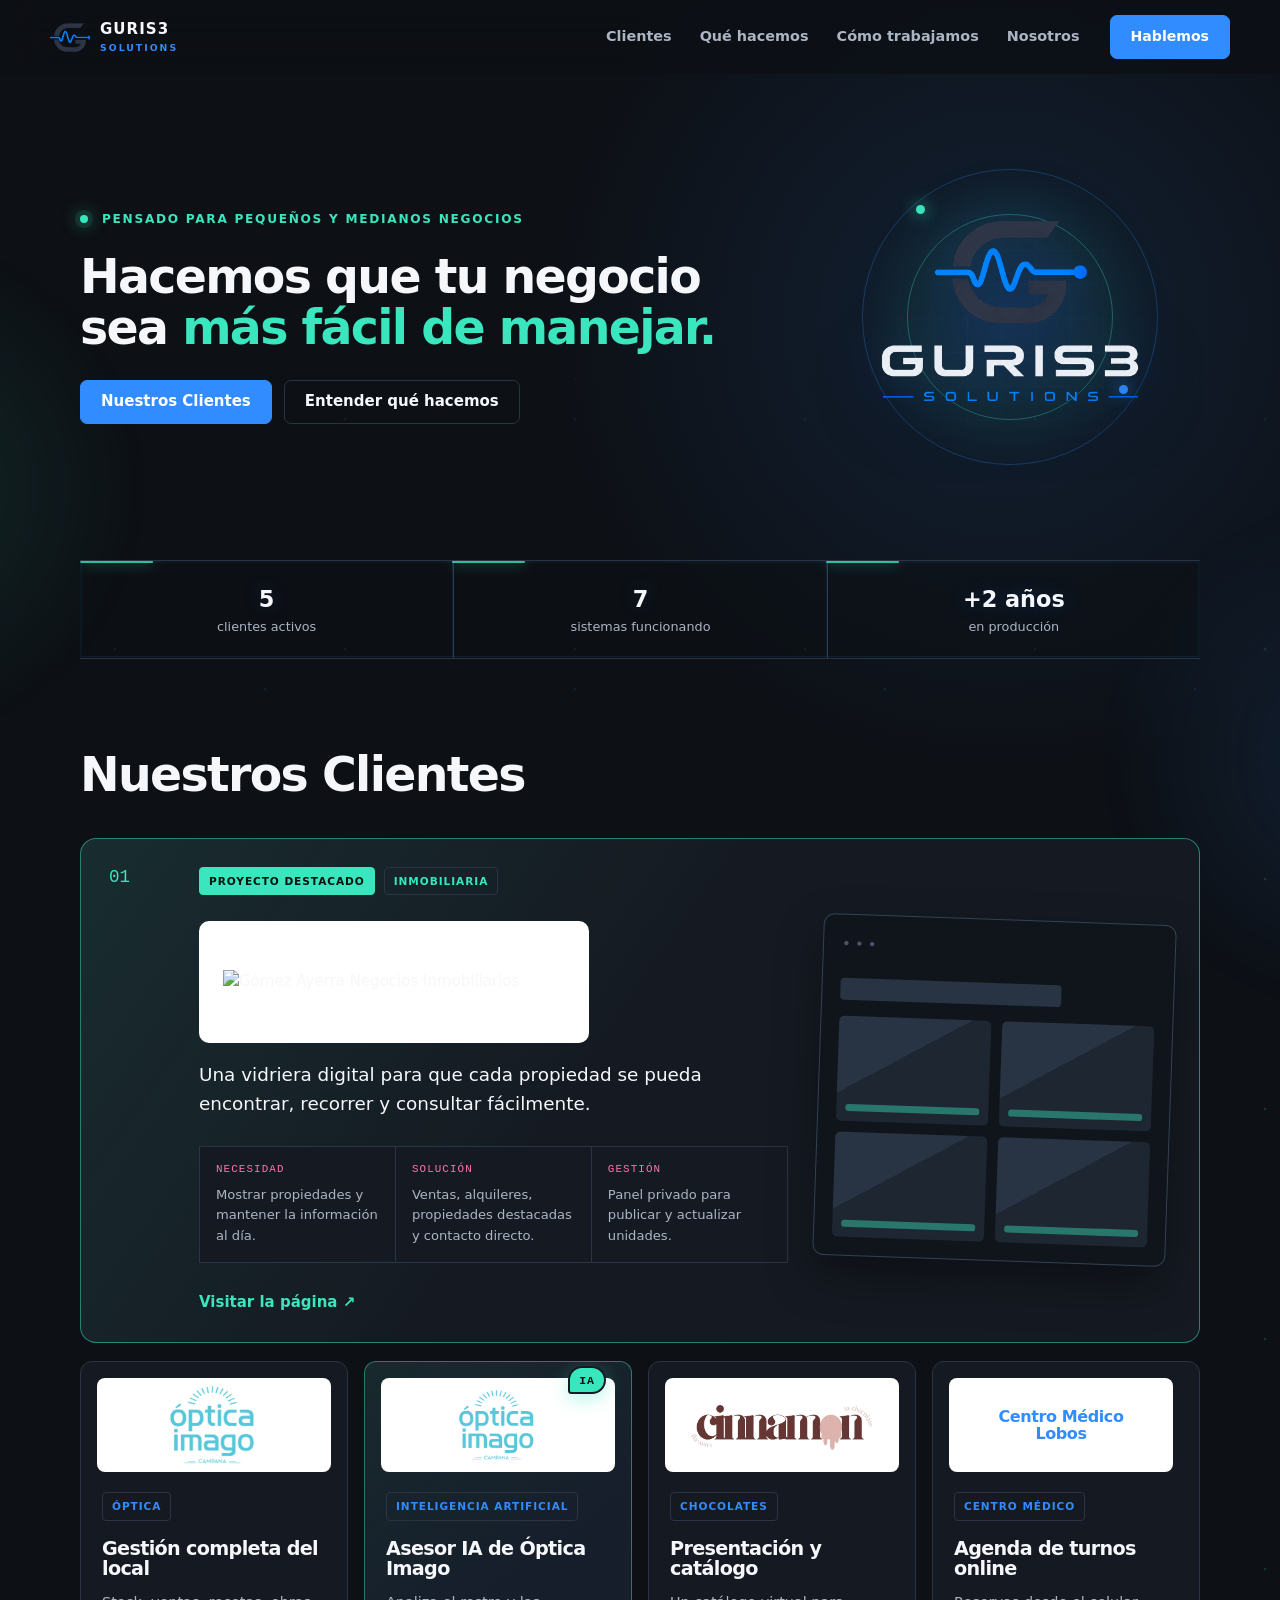
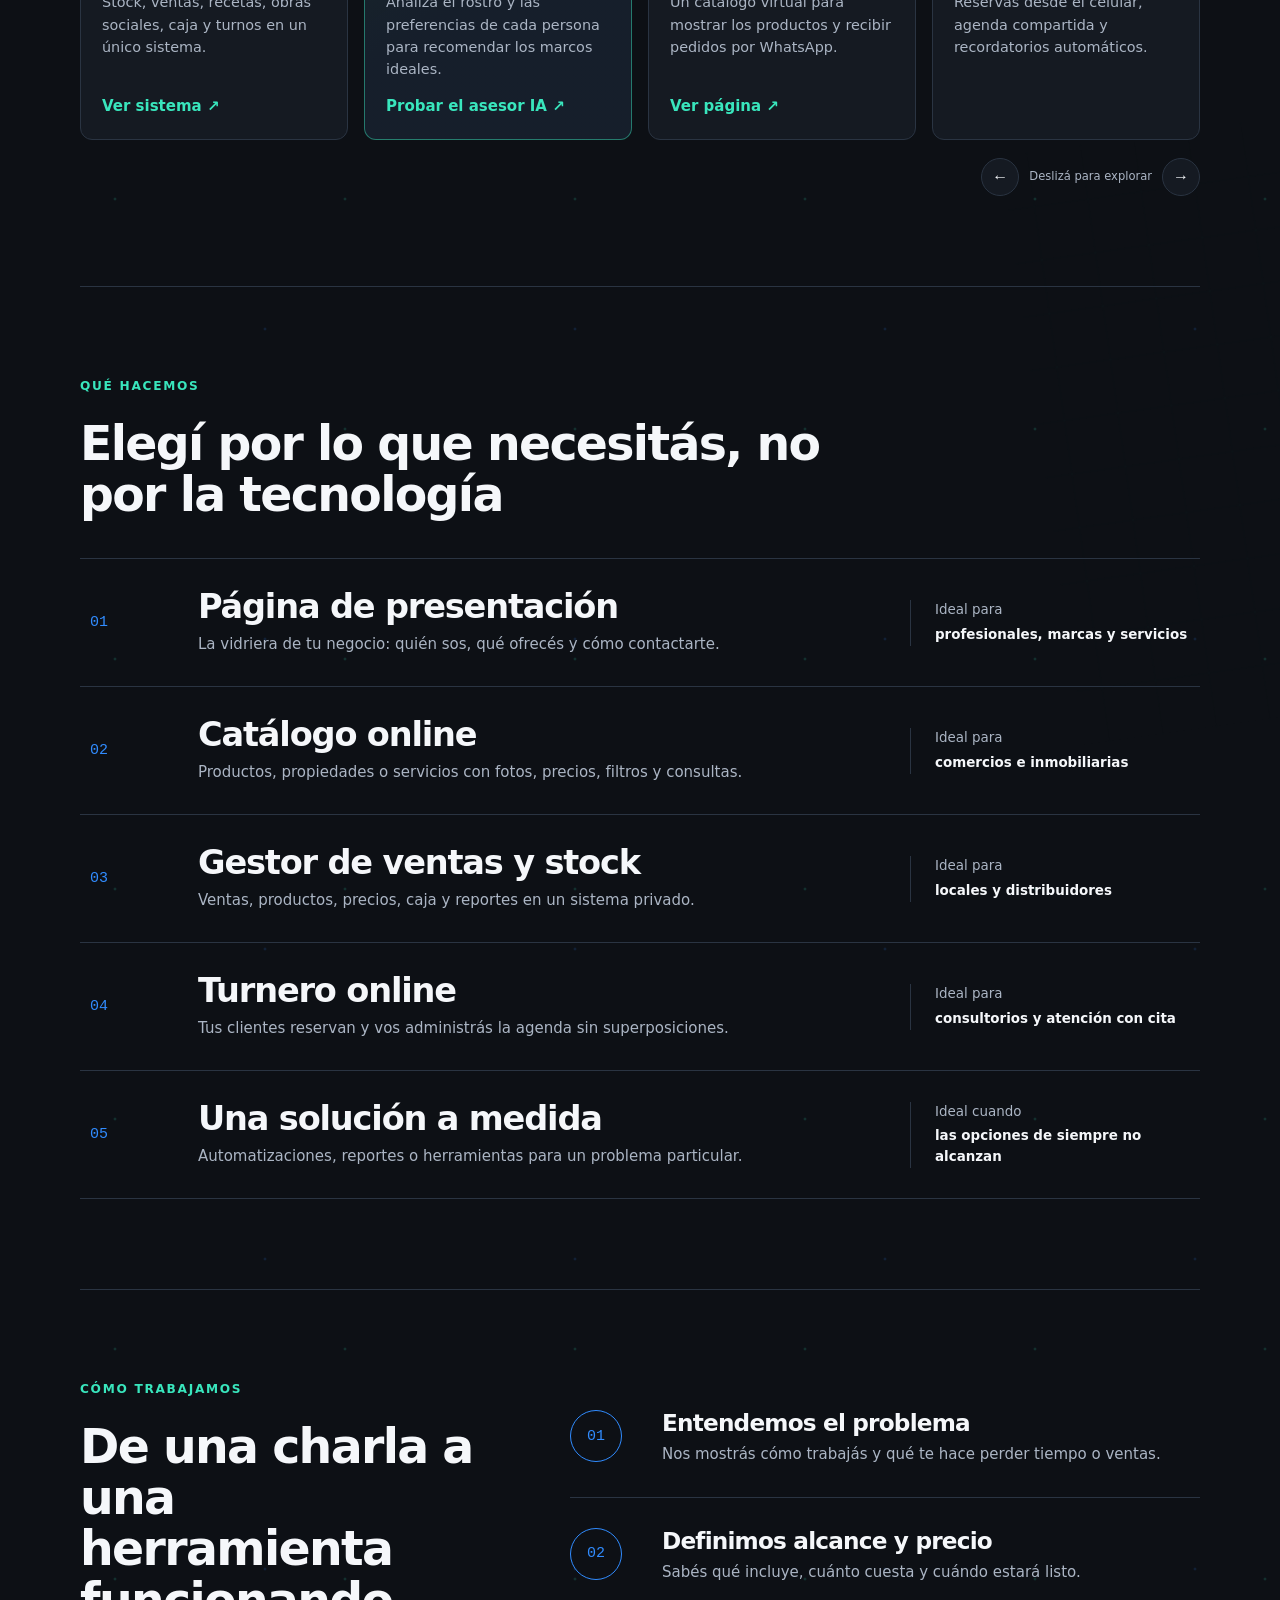
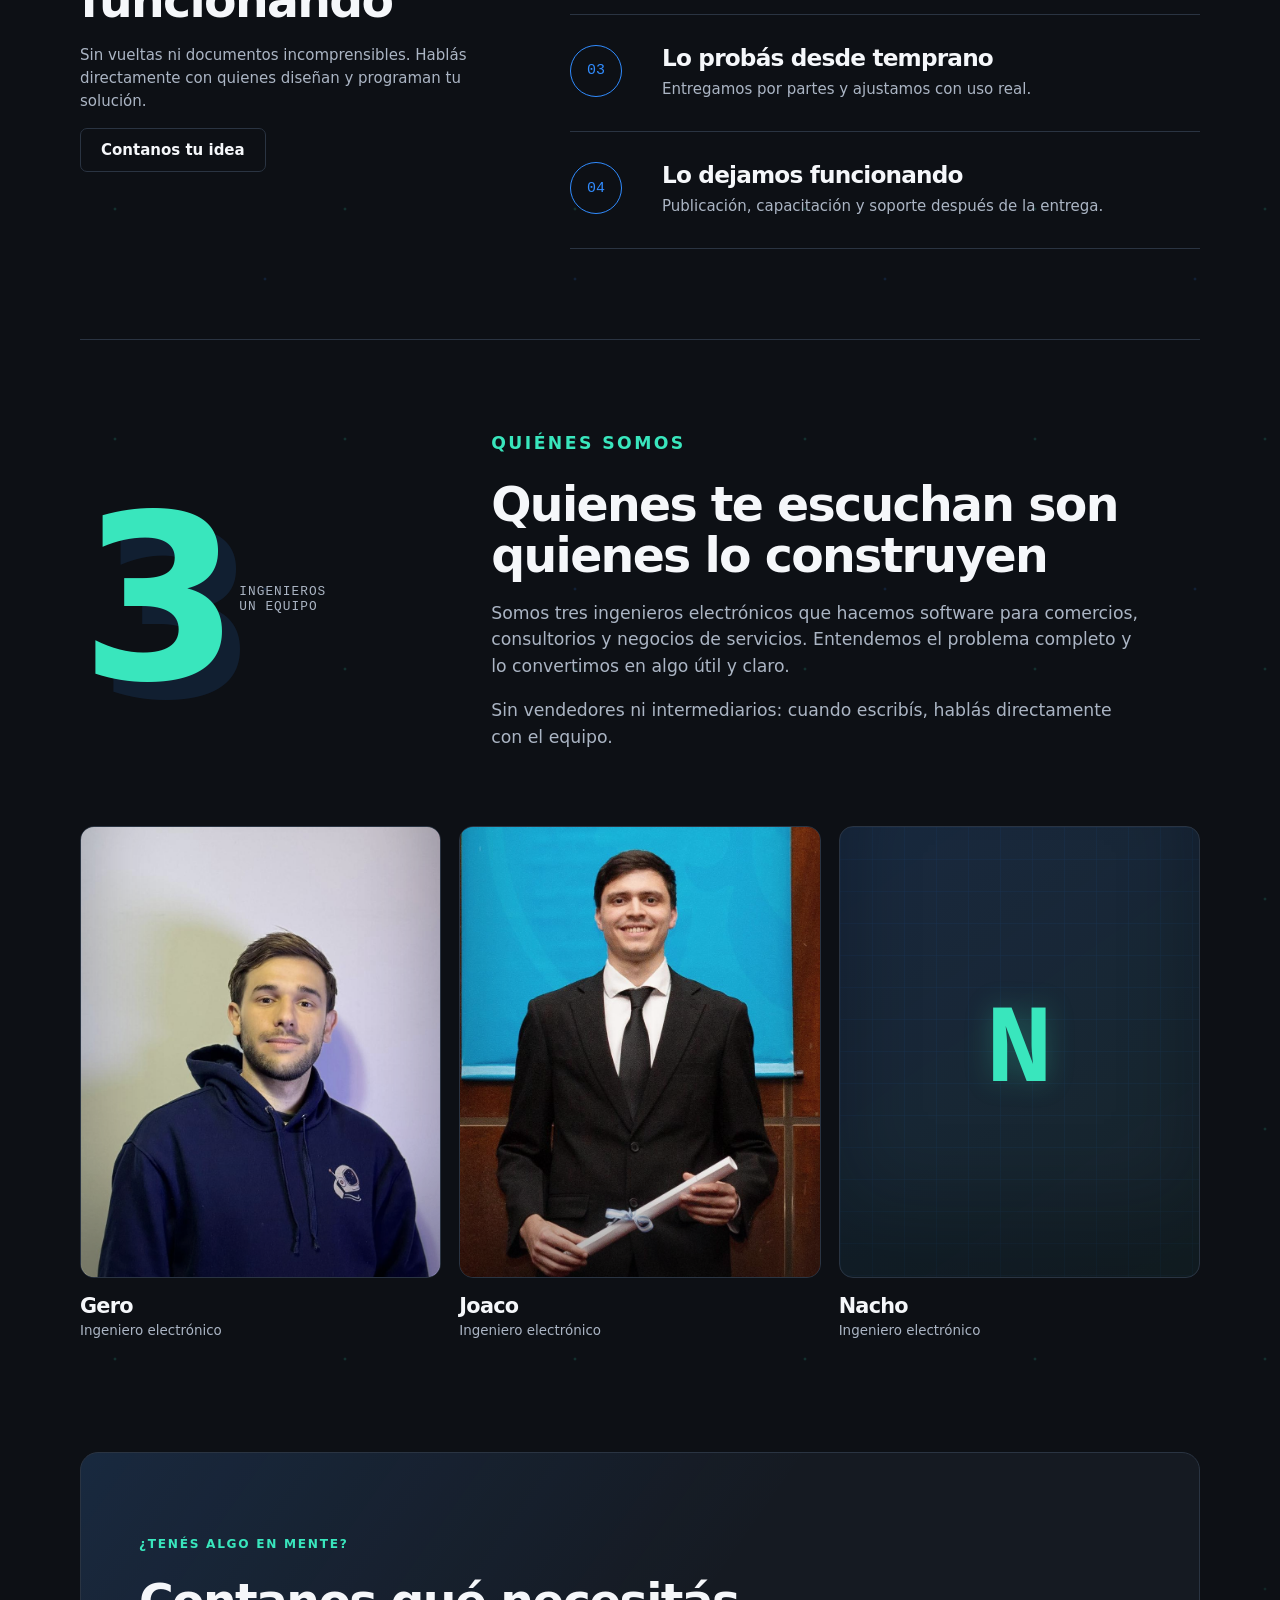
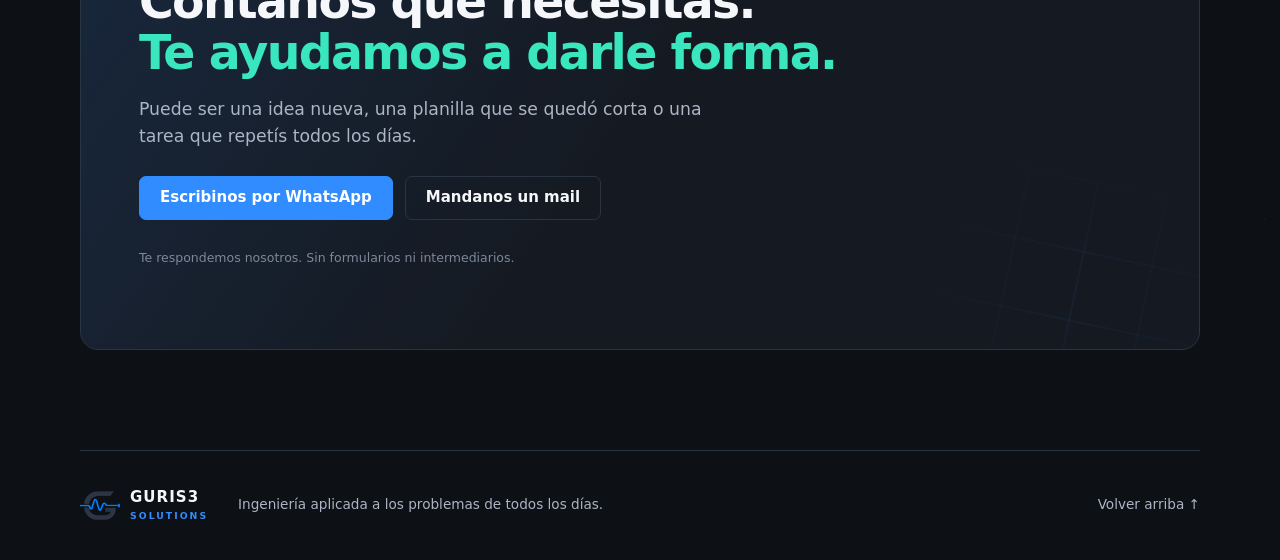
==== index.html @ b0665fc6 "improve for cellphones" ====
<!doctype html>
<html lang="es-AR">
<head>
  <meta charset="utf-8"><meta name="viewport" content="width=device-width,initial-scale=1">
  <title>GURIS3 Solutions — Herramientas digitales para tu negocio</title>
  <meta name="description" content="Creamos páginas de presentación, catálogos online, gestores de ventas y stock, turneros y herramientas digitales para negocios.">
  <link rel="icon" href="assets/logo-transparente.png"><link rel="stylesheet" href="style.css">
</head>
<body>
<header class="topbar">
  <a class="brand" href="#inicio"><span class="brand-logo"><img src="assets/logo-transparente.png" alt=""></span><span>GURIS3<small>SOLUTIONS</small></span></a>
  <button class="menu" aria-expanded="false" aria-controls="nav">Menú</button>
  <nav id="nav"><a href="#clientes">Clientes</a><a href="#soluciones">Qué hacemos</a><a href="#proceso">Cómo trabajamos</a><a href="#equipo">Nosotros</a></nav>
  <a class="btn btn-small header-cta" href="https://wa.me/5493489480503?text=Hola%2C%20quiero%20contarles%20mi%20proyecto" target="_blank" rel="noopener">Hablemos</a>
</header>

<main>
  <section class="hero wrap" id="inicio">
    <div class="hero-copy">
      <p class="eyebrow"><i></i> Pensado para pequeños y medianos negocios</p>
      <h2>Hacemos que tu negocio sea <em>más fácil de manejar.</em></h2>
      <div class="actions"><a class="btn" href="#clientes">Nuestros Clientes</a><a class="btn btn-ghost" href="#soluciones">Entender qué hacemos</a></div>
    </div>
    <div class="hero-logo" aria-hidden="true">
      <div class="logo-grid"></div>
      <div class="logo-pulse"></div>
      <div class="logo-orbit"></div>
      <img src="assets/logo-transparente.png" alt="">
    </div>
  </section>

  <div class="metrics wrap">
    <svg class="metrics-circuit" viewBox="0 0 1000 92" preserveAspectRatio="none" aria-hidden="true">
      <path class="circuit-track" pathLength="1" d="M1 1H333V91H1ZM333 1H667V91H333ZM667 1H999V91H667Z"/>
      <path class="circuit-signal" pathLength="1" d="M1 1H333V91H1ZM333 1H667V91H333ZM667 1H999V91H667Z"/>
    </svg>
    <p><strong>5</strong> clientes activos</p><p><strong>7</strong> sistemas funcionando</p><p><strong>+2 años</strong> en producción</p>
  </div>

  <section class="wrap section" id="clientes">
    <header class="section-head"><div><h2>Nuestros Clientes</h2></div></header>
    <article class="featured">
      <span class="index">01</span>
      <div class="case-copy">
        <div class="labels"><span>Proyecto destacado</span><span>Inmobiliaria</span></div>
        <div class="gomez-logo"><img src="https://web-production-b0902.up.railway.app/img/logo.svg" alt="Gómez Ayerra Negocios Inmobiliarios"></div>
        <h3 class="sr-only">Gómez Ayerra</h3><p class="case-lead">Una vidriera digital para que cada propiedad se pueda encontrar, recorrer y consultar fácilmente.</p>
        <div class="journey"><div><small>NECESIDAD</small><p>Mostrar propiedades y mantener la información al día.</p></div><div><small>SOLUCIÓN</small><p>Ventas, alquileres, propiedades destacadas y contacto directo.</p></div><div><small>GESTIÓN</small><p>Panel privado para publicar y actualizar unidades.</p></div></div>
        <a class="text-link" href="https://web-production-b0902.up.railway.app/" target="_blank" rel="noopener">Visitar la página ↗</a>
      </div>
      <div class="mockup" aria-hidden="true"><div class="dots">•••</div><i></i><div><span></span><span></span><span></span><span></span></div></div>
    </article>
    <div class="client-carousel">
    <div class="client-grid" id="client-carousel">
      <article class="client"><div class="client-logo"><img src="assets/clientes/optica-imago.png" alt="Óptica Imago"></div><span class="tag">Óptica</span><h3>Gestión completa del local</h3><p>Stock, ventas, recetas, obras sociales, caja y turnos en un único sistema.</p><a class="text-link" href="https://buholens.site/" target="_blank" rel="noopener">Ver sistema ↗</a></article>
      <article class="client client-ai"><div class="client-logo ai-logo"><span class="ai-bubble">IA</span><img src="assets/clientes/optica-imago.png" alt="Óptica Imago"></div><span class="tag">Inteligencia artificial</span><h3>Asesor IA de Óptica Imago</h3><p>Analiza el rostro y las preferencias de cada persona para recomendar los marcos ideales.</p><a class="text-link" href="https://ia.imagocampana.store/" target="_blank" rel="noopener">Probar el asesor IA ↗</a></article>
      <article class="client client-cinnamon"><div class="client-logo"><img src="assets/clientes/cinnamon.jpg" alt="Cinnamon Chocolates"></div><span class="tag">Chocolates</span><h3>Presentación y catálogo</h3><p>Un catálogo virtual para mostrar los productos y recibir pedidos por WhatsApp.</p><a class="text-link" href="https://geroferrari.github.io/cinnamon/" target="_blank" rel="noopener">Ver página ↗</a> </article>
      <article class="client"><div class="client-logo centro-med-logo" aria-label="Centro Médico Lobos"><span>Centro Médico<br>Lobos</span></div><span class="tag">Centro Médico</span><h3>Agenda de turnos online</h3><p>Reservas desde el celular, agenda compartida y recordatorios automáticos.</p></article>
      <article class="client"><div class="client-logo almacenero-logo" aria-label="Almacenero"><span class="almacenero-icon" aria-hidden="true">a<i>✳</i></span><strong>almacenero<span>.</span></strong></div><span class="tag">Gestión de comercio</span><h3>Gestión de stock y ventas</h3><p>Carga de productos, ventas, impresión de tickets y facturas, etc.</p></article>
    </div>
    <div class="carousel-controls"><button class="carousel-button carousel-prev" type="button" aria-label="Ver clientes anteriores" aria-controls="client-carousel">←</button><span>Deslizá para explorar</span><button class="carousel-button carousel-next" type="button" aria-label="Ver más clientes" aria-controls="client-carousel">→</button></div>
    </div>
  </section>

  <section class="wrap section" id="soluciones">
    <header class="section-head"><div><p class="eyebrow">Qué hacemos</p><h2>Elegí por lo que necesitás, no por la tecnología</h2></div></header>
    <div class="solution-list">
      <article><span>01</span><div><h3>Página de presentación</h3><p>La vidriera de tu negocio: quién sos, qué ofrecés y cómo contactarte.</p></div><p class="ideal">Ideal para <strong>profesionales, marcas y servicios</strong></p></article>
      <article><span>02</span><div><h3>Catálogo online</h3><p>Productos, propiedades o servicios con fotos, precios, filtros y consultas.</p></div><p class="ideal">Ideal para <strong>comercios e inmobiliarias</strong></p></article>
      <article><span>03</span><div><h3>Gestor de ventas y stock</h3><p>Ventas, productos, precios, caja y reportes en un sistema privado.</p></div><p class="ideal">Ideal para <strong>locales y distribuidores</strong></p></article>
      <article><span>04</span><div><h3>Turnero online</h3><p>Tus clientes reservan y vos administrás la agenda sin superposiciones.</p></div><p class="ideal">Ideal para <strong>consultorios y atención con cita</strong></p></article>
      <article><span>05</span><div><h3>Una solución a medida</h3><p>Automatizaciones, reportes o herramientas para un problema particular.</p></div><p class="ideal">Ideal cuando <strong>las opciones de siempre no alcanzan</strong></p></article>
    </div>
  </section>

  <section class="wrap section process" id="proceso">
    <div class="process-copy"><p class="eyebrow">Cómo trabajamos</p><h2>De una charla a una herramienta funcionando</h2><p>Sin vueltas ni documentos incomprensibles. Hablás directamente con quienes diseñan y programan tu solución.</p><a class="btn btn-ghost" href="#contacto">Contanos tu idea</a></div>
    <ol class="steps"><li><span>01</span><div><h3>Entendemos el problema</h3><p>Nos mostrás cómo trabajás y qué te hace perder tiempo o ventas.</p></div></li><li><span>02</span><div><h3>Definimos alcance y precio</h3><p>Sabés qué incluye, cuánto cuesta y cuándo estará listo.</p></div></li><li><span>03</span><div><h3>Lo probás desde temprano</h3><p>Entregamos por partes y ajustamos con uso real.</p></div></li><li><span>04</span><div><h3>Lo dejamos funcionando</h3><p>Publicación, capacitación y soporte después de la entrega.</p></div></li></ol>
  </section>

  <section class="wrap section team" id="equipo">
    <div class="team-heading">
      <div class="team-mark"><b>3</b><span>ingenieros<br>un equipo</span></div>
      <div class="team-copy"><p class="eyebrow">Quiénes somos</p><h2>Quienes te escuchan son quienes lo construyen</h2><p>Somos tres ingenieros electrónicos que hacemos software para comercios, consultorios y negocios de servicios. Entendemos el problema completo y lo convertimos en algo útil y claro.</p><p>Sin vendedores ni intermediarios: cuando escribís, hablás directamente con el equipo.</p></div>
    </div>
    <div class="team-people">
      <article class="person"><div class="person-photo"><img src="assets/gero.jpeg" alt="Gero, integrante de GURIS3 Solutions"></div><h3>Gero</h3><p>Ingeniero electrónico</p></article>
      <article class="person"><div class="person-photo"><img src="assets/joaco.jpeg" alt="Joaco, integrante de GURIS3 Solutions"></div><h3>Joaco</h3><p>Ingeniero electrónico</p></article>
      <article class="person person-pending"><div class="person-photo" aria-label="Foto de Nacho pendiente"><span>N</span></div><h3>Nacho</h3><p>Ingeniero electrónico</p></article>
    </div>
  </section>

  <section class="wrap contact" id="contacto"><p class="eyebrow">¿Tenés algo en mente?</p><h2>Contanos qué necesitás.<br><em>Te ayudamos a darle forma.</em></h2><p>Puede ser una idea nueva, una planilla que se quedó corta o una tarea que repetís todos los días.</p><div class="actions"><a class="btn" href="https://wa.me/5493489480503?text=Hola%2C%20quiero%20contarles%20mi%20proyecto" target="_blank" rel="noopener">Escribinos por WhatsApp</a><a class="btn btn-ghost" href="mailto:gerooferrari@gmail.com?subject=Quiero%20contarles%20mi%20proyecto">Mandanos un mail</a></div><small>Te respondemos nosotros. Sin formularios ni intermediarios.</small></section>
</main>

<footer class="wrap"><a class="brand" href="#inicio"><span class="brand-logo"><img src="assets/logo-transparente.png" alt=""></span><span>GURIS3<small>SOLUTIONS</small></span></a><p>Ingeniería aplicada a los problemas de todos los días.</p><a href="#inicio">Volver arriba ↑</a></footer>
<script>
const bar=document.querySelector('.topbar'),menu=document.querySelector('.menu'),nav=document.querySelector('nav');
menu.addEventListener('click',()=>{let open=menu.getAttribute('aria-expanded')==='true';menu.setAttribute('aria-expanded',!open);nav.classList.toggle('open',!open)});
nav.querySelectorAll('a').forEach(a=>a.addEventListener('click',()=>{menu.setAttribute('aria-expanded','false');nav.classList.remove('open')}));
addEventListener('scroll',()=>bar.classList.toggle('scrolled',scrollY>20),{passive:true});
const observer=new IntersectionObserver(es=>es.forEach(e=>{if(e.isIntersecting)e.target.classList.add('visible')}),{threshold:.12});
document.querySelectorAll('.client,.solution-list article,.steps li,.section-head,.featured,.team-heading,.person,.contact>*').forEach((el,index)=>{el.classList.add('reveal');el.style.setProperty('--reveal-delay',`${(index%4)*70}ms`);observer.observe(el)});
const carousel=document.querySelector('#client-carousel'),prev=document.querySelector('.carousel-prev'),next=document.querySelector('.carousel-next'),reduceMotion=matchMedia('(prefers-reduced-motion: reduce)'),mobileClients=matchMedia('(max-width: 560px)');
let carouselTimer;
const carouselStep=()=>{const card=carousel.querySelector('.client');return card.getBoundingClientRect().width+16};
const moveCarousel=direction=>{const atEnd=carousel.scrollLeft+carousel.clientWidth>=carousel.scrollWidth-8;if(direction>0&&atEnd)carousel.scrollTo({left:0,behavior:'smooth'});else if(direction<0&&carousel.scrollLeft<=8)carousel.scrollTo({left:carousel.scrollWidth,behavior:'smooth'});else carousel.scrollBy({left:direction*carouselStep(),behavior:'smooth'})};
const stopCarousel=()=>clearInterval(carouselTimer),startCarousel=()=>{stopCarousel();if(!reduceMotion.matches&&!mobileClients.matches)carouselTimer=setInterval(()=>moveCarousel(1),4200)};
prev.addEventListener('click',()=>{moveCarousel(-1);startCarousel()});next.addEventListener('click',()=>{moveCarousel(1);startCarousel()});
const clientCards=[...carousel.querySelectorAll('.client')];
const syncMobileClients=()=>{clientCards.forEach(card=>{if(mobileClients.matches){card.tabIndex=0;card.setAttribute('role','button');card.setAttribute('aria-expanded',card.classList.contains('mobile-open'))}else{card.removeAttribute('tabindex');card.removeAttribute('role');card.removeAttribute('aria-expanded');card.classList.remove('mobile-open')}});startCarousel()};
const toggleClient=card=>{if(!mobileClients.matches)return;const open=!card.classList.contains('mobile-open');clientCards.forEach(item=>{item.classList.remove('mobile-open');item.setAttribute('aria-expanded','false')});if(open){card.classList.add('mobile-open');card.setAttribute('aria-expanded','true');setTimeout(()=>card.scrollIntoView({behavior:'smooth',block:'nearest'}),80)}};
clientCards.forEach(card=>{card.addEventListener('click',event=>{if(!event.target.closest('a'))toggleClient(card)});card.addEventListener('keydown',event=>{if(event.key==='Enter'||event.key===' '){event.preventDefault();toggleClient(card)}})});
carousel.addEventListener('mouseenter',stopCarousel);carousel.addEventListener('mouseleave',startCarousel);carousel.addEventListener('focusin',stopCarousel);carousel.addEventListener('focusout',startCarousel);carousel.addEventListener('pointerdown',stopCarousel,{passive:true});carousel.addEventListener('pointerup',startCarousel,{passive:true});reduceMotion.addEventListener('change',startCarousel);mobileClients.addEventListener('change',syncMobileClients);document.addEventListener('visibilitychange',()=>document.hidden?stopCarousel():startCarousel());syncMobileClients();
</script>
</body></html>
---- style.css ----
:root{--bg:#0d1015;--surface:#151a22;--surface2:#1b222c;--ink:#f5f7fa;--muted:#abb5c4;--line:#2a3442;--blue:#318cff;--mint:#39e6bd;--pink:#ff72ae;--max:1180px}*{box-sizing:border-box}html{scroll-behavior:smooth;scroll-padding-top:88px}body{margin:0;color:var(--ink);background:radial-gradient(circle at 78% 6%,rgba(49,140,255,.13),transparent 29rem),var(--bg);font-family:Inter,system-ui,-apple-system,"Segoe UI",sans-serif;line-height:1.55;-webkit-font-smoothing:antialiased}a{color:inherit}img{display:block;max-width:100%}h1,h2,h3,p{margin-top:0}h1,h2,h3{line-height:1.08;letter-spacing:-.035em}h1{max-width:850px;margin-bottom:24px;font-size:clamp(3.2rem,7.4vw,6.8rem)}h2{margin-bottom:20px;font-size:clamp(2.2rem,4.6vw,4rem)}h3{font-size:1.35rem}p{color:var(--muted)}em{color:var(--mint);font-style:normal}.wrap{width:min(var(--max),calc(100% - 48px));margin-inline:auto}
.topbar{position:sticky;top:0;z-index:50;display:flex;align-items:center;gap:30px;height:74px;padding-inline:max(24px,calc((100vw - var(--max))/2));border-bottom:1px solid transparent;background:rgba(13,16,21,.74);backdrop-filter:blur(18px);transition:.2s}.topbar.scrolled{border-color:var(--line);background:rgba(13,16,21,.94)}.brand{display:flex;align-items:center;gap:10px;flex-shrink:0;color:var(--ink);font-weight:850;letter-spacing:.07em;text-decoration:none}.brand img{width:40px;height:40px;object-fit:contain}.brand small{display:block;color:var(--blue);font-size:.58rem;font-weight:650;letter-spacing:.22em}nav{display:flex;justify-content:center;gap:28px;margin-left:auto}nav a{color:var(--muted);font-size:.9rem;font-weight:650;text-decoration:none;transition:color .2s}nav a:hover{color:var(--mint)}.menu{display:none}
.section{padding-block:120px}.hero{position:relative;display:grid;grid-template-columns:1.42fr .78fr;align-items:end;gap:62px;min-height:calc(100vh - 74px);padding-block:80px}.eyebrow{margin-bottom:22px;color:var(--mint);font-size:.76rem;font-weight:800;letter-spacing:.14em;text-transform:uppercase}.eyebrow i{display:inline-block;width:8px;height:8px;margin-right:8px;border-radius:50%;background:var(--mint);box-shadow:0 0 0 5px rgba(57,230,189,.1),0 0 18px var(--mint);animation:pulse 2.4s infinite}@keyframes pulse{50%{box-shadow:0 0 0 9px transparent,0 0 25px var(--mint)}}.lead{max-width:710px;margin-bottom:14px;color:var(--ink);font-size:clamp(1.18rem,2vw,1.5rem)}.hero-copy>p:last-of-type{max-width:650px}.actions{display:flex;flex-wrap:wrap;gap:12px;margin-top:32px}.btn{display:inline-flex;align-items:center;justify-content:center;min-height:48px;padding:0 24px;border:1px solid var(--blue);border-radius:7px;background:var(--blue);color:#fff;font-weight:750;text-decoration:none;transition:transform .2s,box-shadow .2s}.btn:hover{transform:translateY(-2px);box-shadow:0 12px 32px rgba(49,140,255,.25)}.btn-ghost{border-color:var(--line);background:transparent;color:var(--ink)}.btn-ghost:hover{border-color:var(--mint);box-shadow:none}.btn-small{min-height:40px;padding-inline:18px;font-size:.88rem}
.diagnostic{position:relative;padding:24px;border:1px solid var(--line);border-radius:14px;background:linear-gradient(145deg,rgba(49,140,255,.09),transparent 45%),var(--surface);box-shadow:0 30px 80px rgba(0,0,0,.35)}.diagnostic:before{content:"";position:absolute;top:-5px;left:22px;width:62px;height:9px;border-radius:5px;background:var(--mint);box-shadow:0 0 22px rgba(57,230,189,.6)}.diagnostic header{display:flex;justify-content:space-between;gap:12px;margin-bottom:28px;color:#768296;font: .66rem ui-monospace,monospace;letter-spacing:.1em}.diagnostic header b{color:var(--mint)}.before-after{display:grid;grid-template-columns:1fr auto 1fr;align-items:center;gap:10px}.before-after div{min-height:142px;padding:18px;border:1px solid var(--line);border-radius:9px;background:rgba(255,255,255,.025)}.before-after small,.journey small{display:block;margin-bottom:10px;color:var(--pink);font: .68rem ui-monospace,monospace;letter-spacing:.1em}.before-after strong{font-size:1rem;line-height:1.35}.before-after>i{color:var(--mint);font-size:1.4rem;font-style:normal}.diagnostic ol{display:grid;gap:9px;margin:22px 0 0;padding:0;counter-reset:item;list-style:none}.diagnostic li{color:var(--muted);font-size:.78rem}.diagnostic li:before{counter-increment:item;content:"0" counter(item);margin-right:9px;color:var(--blue);font-family:ui-monospace,monospace}
.hero-logo{position:relative;display:grid;place-items:center;align-self:center;min-height:390px}.hero-logo:before{content:"";position:absolute;width:82%;aspect-ratio:1;border-radius:50%;background:radial-gradient(circle,rgba(49,140,255,.18),rgba(57,230,189,.07) 42%,transparent 70%);filter:blur(8px)}.hero-logo img{position:relative;z-index:2;width:min(100%,360px);filter:drop-shadow(0 18px 38px rgba(0,0,0,.45)) drop-shadow(0 0 24px rgba(49,140,255,.22));animation:logo-float 6s ease-in-out infinite}.logo-orbit{position:absolute;width:78%;aspect-ratio:1;border:1px solid rgba(49,140,255,.28);border-radius:50%}.logo-orbit:before,.logo-orbit:after{content:"";position:absolute;width:9px;height:9px;border-radius:50%;background:var(--mint);box-shadow:0 0 16px var(--mint)}.logo-orbit:before{top:12%;left:18%}.logo-orbit:after{right:10%;bottom:24%;background:var(--blue);box-shadow:0 0 16px var(--blue)}@keyframes logo-float{50%{transform:translateY(-9px)}}
.logo-grid{position:absolute;inset:3%;opacity:.22;background-image:linear-gradient(rgba(49,140,255,.24) 1px,transparent 1px),linear-gradient(90deg,rgba(49,140,255,.24) 1px,transparent 1px);background-size:34px 34px;mask-image:radial-gradient(circle,#000 18%,transparent 68%);animation:grid-drift 14s linear infinite}.logo-pulse{position:absolute;width:54%;aspect-ratio:1;border:1px solid rgba(57,230,189,.34);border-radius:50%;animation:signal-pulse 3.8s ease-out infinite}.logo-orbit{animation:orbit-turn 22s linear infinite}@keyframes grid-drift{to{background-position:34px 34px}}@keyframes orbit-turn{to{transform:rotate(360deg)}}@keyframes signal-pulse{0%{transform:scale(.7);opacity:0}25%{opacity:.65}80%,100%{transform:scale(1.55);opacity:0}}
.client-logo img[alt="Óptica Imago"]{max-width:165px;max-height:74px}
.gomez-logo{display:flex;align-items:center;width:min(100%,390px);min-height:122px;margin-bottom:18px;padding:16px 24px;border-radius:10px;background:#fff}.gomez-logo img{width:100%;max-height:100px;object-fit:contain}.client:first-child .client-logo{justify-content:center;height:94px;margin:-5px -5px 20px;padding:8px;border-radius:8px;background:#fff}.client:first-child .client-logo img{max-width:180px;max-height:82px}.sr-only{position:absolute;width:1px;height:1px;padding:0;margin:-1px;overflow:hidden;clip:rect(0,0,0,0);white-space:nowrap;border:0}
.metrics{display:grid;grid-template-columns:repeat(4,1fr);border-block:1px solid var(--line)}.metrics p{margin:0;padding:27px 18px;text-align:center;font-size:.86rem}.metrics p+p{border-left:1px solid var(--line)}.metrics strong{display:block;color:var(--ink);font-size:1.65rem}.section-head{display:grid;grid-template-columns:1.4fr .6fr;align-items:end;gap:60px;margin-bottom:48px}.section-head h2{max-width:790px;margin-bottom:0}.section-head>p{max-width:390px;margin-bottom:5px}
.featured{position:relative;display:grid;grid-template-columns:60px 1.25fr .75fr;gap:30px;margin-bottom:18px;padding:34px;overflow:hidden;border:1px solid rgba(57,230,189,.5);border-radius:16px;background:linear-gradient(125deg,rgba(57,230,189,.09),transparent 46%),var(--surface)}.index{color:var(--mint);font:1.1rem ui-monospace,monospace}.labels{display:flex;gap:9px;margin-bottom:26px}.labels span,.tag{display:inline-block;width:max-content;padding:5px 9px;border:1px solid var(--line);border-radius:4px;color:var(--mint);font-size:.66rem;font-weight:800;letter-spacing:.09em;text-transform:uppercase}.labels span:first-child{border-color:var(--mint);background:var(--mint);color:#07120f}.featured h3{margin-bottom:12px;font-size:clamp(2.1rem,4vw,3.4rem)}.case-lead{max-width:610px;color:var(--ink);font-size:1.15rem}.journey{display:grid;grid-template-columns:repeat(3,1fr);gap:1px;margin:28px 0;background:var(--line);border:1px solid var(--line)}.journey div{padding:16px;background:var(--surface)}.journey p{margin:0;font-size:.82rem}.text-link{color:var(--mint);font-weight:750;text-decoration:none}.mockup{align-self:center;min-height:330px;padding:18px;border:1px solid #344153;border-radius:11px;background:#10151c;transform:rotate(2deg);box-shadow:0 20px 45px rgba(0,0,0,.38)}.dots{margin-bottom:22px;color:#465368;letter-spacing:4px}.mockup>i{display:block;width:70%;height:22px;margin-bottom:16px;border-radius:4px;background:#283444}.mockup>div:last-child{display:grid;grid-template-columns:1fr 1fr;gap:11px}.mockup span{position:relative;height:105px;border-radius:5px;background:linear-gradient(150deg,#283444 40%,#1d2631 40%)}.mockup span:after{content:"";position:absolute;right:9px;bottom:10px;left:9px;height:7px;border-radius:3px;background:rgba(57,230,189,.42)}
.client-grid{display:grid;grid-template-columns:repeat(4,1fr);gap:16px}.client{min-height:330px;padding:25px;border:1px solid var(--line);border-radius:12px;background:var(--surface);transition:transform .2s,border-color .2s}.client:hover{transform:translateY(-5px);border-color:var(--blue)}.client-logo,.monogram{display:flex;align-items:center;height:74px;margin-bottom:24px}.client-logo img{max-width:145px;max-height:65px;object-fit:contain}.monogram{color:var(--blue);font:300 3rem ui-monospace,monospace}.client .tag{margin-bottom:18px;color:var(--blue)}.client h3{margin-bottom:11px}.client p{font-size:.9rem}
.client-projects{display:flex;flex-direction:column;align-items:flex-start;gap:14px;margin-top:18px}
.project-ai{display:grid;gap:2px;width:100%;padding:12px;border:1px solid rgba(57,230,189,.3);border-radius:8px;background:linear-gradient(120deg,rgba(57,230,189,.08),rgba(49,140,255,.06));transition:border-color .2s,transform .2s}
.project-ai:hover{transform:translateY(-2px);border-color:var(--mint)}
.project-ai small{color:var(--mint);font-size:.6rem;font-weight:800;letter-spacing:.08em;text-transform:uppercase}
.project-ai strong{color:var(--ink);font-size:.9rem}
.project-ai span{color:var(--muted);font-size:.7rem;font-weight:500}
#soluciones,.process,.team{border-top:1px solid var(--line)}.solution-list{border-top:1px solid var(--line)}.solution-list article{display:grid;grid-template-columns:80px 1fr 280px;gap:28px;align-items:center;min-height:150px;padding:28px 10px;border-bottom:1px solid var(--line);transition:padding .25s,background .25s}.solution-list article:hover{padding-inline:24px;background:linear-gradient(90deg,rgba(49,140,255,.08),transparent)}.solution-list article>span{color:var(--blue);font-family:ui-monospace,monospace}.solution-list h3{margin-bottom:8px;font-size:clamp(1.45rem,2.7vw,2.1rem)}.solution-list p{margin:0}.ideal{padding-left:24px;border-left:1px solid var(--line);font-size:.84rem}.ideal strong{display:block;margin-top:4px;color:var(--ink)}
.process{display:grid;grid-template-columns:.8fr 1.2fr;gap:90px}.process-copy{position:sticky;top:120px;align-self:start}.steps{margin:0;padding:0;list-style:none}.steps li{display:grid;grid-template-columns:72px 1fr;gap:20px;padding:30px 0;border-bottom:1px solid var(--line)}.steps li>span{display:grid;place-items:center;width:52px;height:52px;border:1px solid var(--blue);border-radius:50%;color:var(--blue);font-family:ui-monospace,monospace}.steps h3{margin-bottom:8px;font-size:1.45rem}.steps p{margin:0}.team{display:grid;grid-template-columns:.65fr 1.35fr;gap:90px;align-items:center}.team-mark{display:flex;align-items:center;gap:22px}.team-mark b{color:var(--mint);font-size:clamp(8rem,18vw,15rem);line-height:.8;letter-spacing:-.1em;text-shadow:18px 18px 0 rgba(49,140,255,.12)}.team-mark span{color:var(--muted);font: .8rem ui-monospace,monospace;letter-spacing:.08em;text-transform:uppercase}.team>div:last-child p{max-width:650px;font-size:1.08rem}
.contact{position:relative;margin-top:20px;padding:110px 70px;overflow:hidden;border:1px solid var(--line);border-radius:18px;background:linear-gradient(125deg,rgba(49,140,255,.13),transparent 50%),var(--surface)}.contact:after{content:"";position:absolute;right:-80px;bottom:-100px;width:380px;height:300px;opacity:.22;background-image:linear-gradient(90deg,transparent 49%,var(--blue) 50%,transparent 51%),linear-gradient(transparent 49%,var(--blue) 50%,transparent 51%);background-size:70px 70px;transform:rotate(12deg);mask-image:radial-gradient(circle,#000,transparent 70%)}.contact>*{position:relative;z-index:1}.contact h2{max-width:900px}.contact>p:not(.eyebrow){max-width:600px;font-size:1.08rem}.contact>small{display:block;margin-top:28px;color:#7d8898}footer{display:flex;align-items:center;gap:30px;margin-top:100px;padding-block:34px;border-top:1px solid var(--line)}footer p{margin:0 auto 0 0;font-size:.85rem}footer>a:last-child{color:var(--muted);font-size:.85rem;text-decoration:none}.reveal{opacity:0;transform:translateY(22px);transition:opacity .55s,transform .55s}.reveal.visible{opacity:1;transform:none}
@media(prefers-reduced-motion:reduce){*,*:before,*:after{scroll-behavior:auto!important;animation:none!important;transition:none!important}.reveal{opacity:1;transform:none}}
@media(max-width:900px){.topbar{height:66px;padding-inline:20px}.header-cta{display:none}.menu{display:block;margin-left:auto;padding:8px 12px;border:1px solid var(--line);border-radius:5px;background:transparent;color:var(--ink);font:inherit}nav{position:absolute;top:66px;right:16px;left:16px;display:none;flex-direction:column;gap:0;padding:10px;border:1px solid var(--line);border-radius:10px;background:#12171e;box-shadow:0 20px 50px #0008}nav.open{display:flex}nav a{padding:13px}.wrap{width:min(100% - 32px,var(--max))}.section{padding-block:80px}.hero{grid-template-columns:1fr;min-height:auto;padding-block:72px;gap:42px}h1{font-size:clamp(3rem,14vw,5.2rem)}.diagnostic{max-width:600px}.metrics{grid-template-columns:1fr 1fr}.metrics p:nth-child(3){border-top:1px solid var(--line);border-left:0}.metrics p:nth-child(4){border-top:1px solid var(--line)}.section-head{grid-template-columns:1fr;gap:20px}.featured{grid-template-columns:50px 1fr}.mockup{display:none}.client-grid{grid-template-columns:1fr 1fr}.solution-list article{grid-template-columns:55px 1fr}.ideal{grid-column:2;padding-left:0;border:0}.process,.team{grid-template-columns:1fr;gap:52px}.process-copy{position:static}.team-mark{justify-content:center}.contact{width:calc(100% - 32px);padding:64px 28px}}
@media(max-width:560px){.brand img{width:34px;height:34px}.before-after{grid-template-columns:1fr}.before-after div{min-height:auto}.before-after>i{transform:rotate(90deg);text-align:center}.diagnostic header{align-items:flex-start;flex-direction:column}.metrics p{padding:20px 8px;font-size:.72rem}.metrics strong{font-size:1.25rem}.featured{grid-template-columns:1fr;padding:24px}.index{display:none}.journey{grid-template-columns:1fr}.client-grid{grid-template-columns:1fr}.client{min-height:auto}.solution-list article{grid-template-columns:42px 1fr;gap:12px}.solution-list article:hover{padding-inline:10px}.steps li{grid-template-columns:56px 1fr;gap:12px}.steps li>span{width:44px;height:44px}.actions{flex-direction:column}footer{align-items:flex-start;flex-direction:column;margin-top:70px}footer p{margin:0}}

/* Escala más compacta para que el contenido se recorra con facilidad. */
body{font-size:15px}
.wrap{width:min(1120px,calc(100% - 48px))}
h1{max-width:760px;margin-bottom:20px;font-size:clamp(2.65rem,5.8vw,5.25rem)}
h2{margin-bottom:18px;font-size:clamp(1.9rem,3.7vw,3.25rem)}
h3{font-size:1.2rem}
.section{padding-block:90px}
.hero{gap:48px;padding-block:64px}
.lead{max-width:660px;font-size:clamp(1.05rem,1.6vw,1.3rem)}
.actions{margin-top:26px}
.btn{min-height:44px;padding-inline:20px}
.metrics p{padding:21px 16px;font-size:.8rem}
.metrics strong{font-size:1.4rem}
.section-head{gap:48px;margin-bottom:38px}
.featured{padding:28px}
.featured h3{font-size:clamp(1.9rem,3.4vw,2.9rem)}
.mockup{min-height:285px}
.client-grid{gap:14px}
.client{min-height:290px;padding:21px}
.solution-list article{min-height:128px;padding-block:22px}
.process,.team{gap:70px}
.contact{padding:82px 58px}

@media(max-width:900px){.wrap{width:min(100% - 32px,1120px)}.section{padding-block:68px}.hero{padding-block:58px}.featured{padding:25px}.contact{padding:58px 28px}}
@media(max-width:560px){h1{font-size:clamp(2.5rem,12vw,3.8rem)}h2{font-size:clamp(1.8rem,9vw,2.65rem)}.section{padding-block:56px}.hero{padding-block:48px}.client{min-height:auto}}

/* Ajustes visuales y movimiento ambiental. */
.hero-copy{align-self:center}

body{position:relative;overflow-x:hidden;isolation:isolate}
body:before,body:after{content:"";position:fixed;z-index:0;width:34rem;aspect-ratio:1;border-radius:50%;pointer-events:none;filter:blur(9px);opacity:.5}
body:before{top:24%;left:-24rem;background:radial-gradient(circle,rgba(57,230,189,.22),transparent 68%);animation:bg-drift-a 17s ease-in-out infinite alternate}
body:after{right:-22rem;bottom:-8rem;background:radial-gradient(circle,rgba(49,140,255,.25),transparent 68%);animation:bg-drift-b 21s ease-in-out infinite alternate}
main,footer{position:relative;z-index:1}
main:before{content:"";position:absolute;z-index:-1;top:31%;right:-120px;width:360px;height:760px;opacity:.11;background:linear-gradient(90deg,transparent 49%,var(--mint) 50%,transparent 51%),linear-gradient(transparent 49%,var(--mint) 50%,transparent 51%);background-size:54px 54px;transform:rotate(-8deg);mask-image:linear-gradient(transparent,#000 25%,#000 75%,transparent);animation:bg-grid 18s linear infinite}
main:after{content:"";position:absolute;z-index:-1;inset:0;pointer-events:none;opacity:.22;background-image:radial-gradient(circle,rgba(57,230,189,.7) 0 1px,transparent 1.8px),radial-gradient(circle,rgba(49,140,255,.65) 0 1px,transparent 1.8px);background-position:0 0,110px 150px;background-size:230px 230px,310px 310px;mask-image:linear-gradient(transparent 2%,#000 12%,#000 90%,transparent);animation:bg-particles 34s linear infinite}
@keyframes bg-drift-a{to{transform:translate(7rem,5rem) scale(1.15)}}
@keyframes bg-drift-b{to{transform:translate(-8rem,-4rem) scale(.88)}}
@keyframes bg-grid{to{background-position:54px 108px}}
@keyframes bg-particles{to{background-position:230px 460px,-200px 770px}}

.hero-copy{animation:hero-copy-in .8s cubic-bezier(.2,.75,.25,1) both}
.hero-logo{animation:hero-mark-in 1s .12s cubic-bezier(.2,.75,.25,1) both}
@keyframes hero-copy-in{from{opacity:0;transform:translateY(20px)}}
@keyframes hero-mark-in{from{opacity:0;transform:translateY(18px) scale(.96)}}

.btn{position:relative;overflow:hidden}
.btn:after{content:"";position:absolute;top:-50%;bottom:-50%;left:-45%;width:24%;pointer-events:none;background:linear-gradient(90deg,transparent,rgba(255,255,255,.24),transparent);transform:skewX(-18deg);animation:button-shine 6s 1.5s ease-in-out infinite}
.btn-ghost:after{opacity:.45}
@keyframes button-shine{0%,70%,100%{left:-45%}82%{left:125%}}

/* En la barra usamos sólo el isotipo del PNG completo, centrado dentro de un marco estable. */
.brand-logo{position:relative;display:block;width:40px;height:40px;overflow:hidden;flex:0 0 40px}
.brand-logo img{position:absolute;top:-17px;left:-30px;width:100px;max-width:none;height:auto}

/* Los dos logos de clientes comparten el mismo marco y ocupan toda su superficie. */
.client-cinnamon .client-logo{justify-content:center;height:94px;margin:-5px -5px 20px;padding:10px;overflow:hidden;border-radius:8px;background:#fff}
.client-cinnamon .client-logo img{width:92%;height:92%;max-width:none;max-height:none;border-radius:6px;object-fit:contain;object-position:center}
.centro-med-logo{justify-content:center;width:100%;height:94px!important;margin:-5px -5px 20px;padding:10px;border-radius:8px;background:#fff;text-align:center}
.centro-med-logo span{color:var(--blue);font-size:1rem;font-weight:850;line-height:1.08;letter-spacing:-.025em}
.almacenero-logo{gap:10px;width:100%;height:94px;margin:-5px -5px 20px;padding:14px;border-radius:8px;background:#f8f8f1;font-family:Arial,Helvetica,sans-serif}
.almacenero-icon{position:relative;display:inline-flex;align-items:center;justify-content:center;width:42px;height:42px;padding-right:5px;border-radius:12px;background:#173e32;color:#deecb2;font-size:36px;font-weight:700;line-height:1;letter-spacing:-3px}
.almacenero-icon i{position:absolute;top:1px;right:3px;color:#f0d9c7;font-size:16px;font-style:normal;letter-spacing:0}
.almacenero-logo strong{color:#173e32;font-size:1.24rem;font-weight:800;letter-spacing:-.06em}
.almacenero-logo strong span{color:#a45a34}

.metrics{position:relative;grid-template-columns:repeat(3,1fr);overflow:hidden;background:rgba(13,16,21,.52);isolation:isolate}
.metrics p{position:relative;z-index:2}
.metrics strong{text-shadow:0 0 20px rgba(49,140,255,.24)}
.metrics-circuit{position:absolute;z-index:3;inset:0;width:100%;height:100%;overflow:visible;opacity:.82;pointer-events:none}
.metrics-circuit path{fill:none;vector-effect:non-scaling-stroke}
.circuit-track{stroke:rgba(49,140,255,.16);stroke-width:1}
.circuit-signal{stroke:var(--mint);stroke-width:2;stroke-linecap:round;stroke-dasharray:.028 .972;filter:drop-shadow(0 0 6px var(--mint));animation:circuit-run 5.5s linear infinite}
@keyframes circuit-run{to{stroke-dashoffset:-1}}

.reveal{transition-delay:var(--reveal-delay,0ms)}
.metrics strong{animation:number-glow 4s ease-in-out infinite}
.metrics p:nth-of-type(2) strong{animation-delay:.45s}
.metrics p:nth-of-type(3) strong{animation-delay:.9s}
@keyframes number-glow{0%,65%,100%{text-shadow:0 0 20px rgba(49,140,255,.24)}75%{text-shadow:0 0 9px rgba(57,230,189,.7),0 0 28px rgba(57,230,189,.3)}}

@media(max-width:900px){.metrics{grid-template-columns:repeat(3,1fr)}.metrics p:nth-child(3){border-top:0;border-left:1px solid var(--line)}}
@media(max-width:560px){.brand-logo{width:34px;height:34px;flex-basis:34px}.brand-logo img{top:-15px;left:-26px;width:86px}.metrics{grid-template-columns:1fr}.metrics p+p,.metrics p:nth-child(3){border-top:1px solid var(--line);border-left:0}.metrics-circuit{display:none}.metrics p{animation:metric-edge-glow 4.5s ease-in-out infinite}.metrics p:nth-of-type(2){animation-delay:1.5s}.metrics p:nth-of-type(3){animation-delay:3s}}
@keyframes metric-edge-glow{0%,30%,100%{box-shadow:inset 0 0 0 0 transparent}12%{box-shadow:inset 0 0 0 1px var(--mint),inset 0 0 14px rgba(57,230,189,.08)}}

/* En escritorio, el hero y las métricas completan juntos la primera pantalla. */
@media(min-width:901px){
  .hero{min-height:0;padding-block:clamp(48px,7vh,68px)}
  .hero-logo{min-height:310px}
}

@media(min-width:561px) and (max-width:900px){
  .hero{padding-block:36px}
  .hero-logo{min-height:300px}
  .hero-logo img{width:min(82%,310px)}
}

/* Evita que las capas ambientales fuera del viewport generen scroll lateral en móviles. */
html,body{width:100%;max-width:100%;overflow-x:hidden;overflow-x:clip}
.topbar,main,footer{max-width:100%}
@media(max-width:560px){body:before,body:after{max-width:100vw}.hero-logo,.metrics,.contact{max-width:100%;overflow:hidden}}

/* Equipo */
.team{display:block}
.team-heading{display:grid;grid-template-columns:.65fr 1.35fr;gap:70px;align-items:center}
.team-copy p{max-width:650px;font-size:1.08rem}
.team-people{display:grid;grid-template-columns:repeat(3,1fr);gap:18px;margin-top:58px}
.person{min-width:0}
.person-photo{position:relative;display:grid;place-items:center;aspect-ratio:4/5;overflow:hidden;border:1px solid var(--line);border-radius:14px;background:var(--surface)}
.person-photo:after{content:"";position:absolute;inset:0;border-radius:inherit;box-shadow:inset 0 -70px 80px rgba(4,7,10,.3);pointer-events:none}
.person-photo img{width:100%;height:100%;object-fit:cover;filter:saturate(.84);transition:transform .5s ease,filter .5s ease}
.person:first-child .person-photo img{object-position:50% 28%}
.person:nth-child(2) .person-photo img{object-position:50% 22%}
.person:hover .person-photo img{transform:scale(1.025);filter:saturate(1)}
.person h3{margin:17px 0 4px;font-size:1.3rem}
.team .team-people .person>p{margin:0;color:var(--muted);font-size:.84rem}
.person-pending .person-photo{background:linear-gradient(145deg,rgba(49,140,255,.13),rgba(57,230,189,.05)),var(--surface)}
.person-pending .person-photo:before{content:"";position:absolute;inset:0;opacity:.18;background-image:linear-gradient(rgba(49,140,255,.28) 1px,transparent 1px),linear-gradient(90deg,rgba(49,140,255,.28) 1px,transparent 1px);background-size:32px 32px;animation:grid-drift 14s linear infinite}
.person-pending .person-photo span{position:relative;z-index:1;color:var(--mint);font:700 clamp(4rem,9vw,7rem) ui-monospace,monospace;text-shadow:0 0 28px rgba(57,230,189,.25)}

@media(max-width:900px){.team-heading{grid-template-columns:1fr;gap:42px}.team-people{margin-top:42px}.team-mark{justify-content:flex-start}}
@media(max-width:650px){.team-people{grid-template-columns:1fr 1fr;gap:14px}.person-pending{grid-column:1/-1;width:calc(50% - 7px);justify-self:center}}
@media(max-width:430px){.team-people{grid-template-columns:1fr}.person-pending{grid-column:auto;width:100%}.person-photo{aspect-ratio:1/1.12}}

/* Carrusel de clientes */
.client-carousel{position:relative}
.client-grid{display:flex;gap:16px;overflow-x:auto;overscroll-behavior-inline:contain;scroll-behavior:smooth;scroll-snap-type:x mandatory;scrollbar-width:none}
.client-grid::-webkit-scrollbar{display:none}
.client-grid .client{display:flex;flex:0 0 calc((100% - 48px)/4);flex-direction:column;scroll-snap-align:start}
.client-grid .client .text-link{margin-top:auto}
.client-ai{border-color:rgba(57,230,189,.45);background:linear-gradient(145deg,rgba(57,230,189,.08),rgba(49,140,255,.04) 55%),var(--surface)}
.ai-logo{position:relative;justify-content:center;height:94px;margin:-5px -5px 20px;padding:8px;border-radius:8px;background:#fff}
.ai-logo img{max-width:180px;max-height:78px}
.ai-bubble{position:absolute;z-index:2;top:-12px;right:9px;display:grid;place-items:center;min-width:38px;height:28px;padding-inline:9px;border:2px solid var(--surface);border-radius:16px 16px 16px 4px;background:var(--mint);color:#07120f;font:900 .72rem ui-monospace,monospace;letter-spacing:.08em;box-shadow:0 5px 18px rgba(57,230,189,.35);animation:ai-bubble-float 2.8s ease-in-out infinite}
@keyframes ai-bubble-float{50%{transform:translateY(-4px);box-shadow:0 9px 24px rgba(57,230,189,.45)}}
.carousel-controls{display:flex;align-items:center;justify-content:flex-end;gap:10px;margin-top:18px;color:var(--muted);font-size:.72rem}
.carousel-button{display:grid;place-items:center;width:38px;height:38px;padding:0;border:1px solid var(--line);border-radius:50%;background:var(--surface);color:var(--ink);font-size:1rem;cursor:pointer;transition:border-color .2s,color .2s,transform .2s}
.carousel-button:hover{transform:translateY(-2px);border-color:var(--mint);color:var(--mint)}
@media(max-width:900px){.client-grid .client{flex-basis:calc((100% - 16px)/2)}}
@media(max-width:560px){.client-grid .client{flex-basis:100%}.carousel-controls{justify-content:center}.carousel-controls span{margin-inline:auto}}

/* En móvil, los clientes se muestran como una matriz desplegable en lugar de carrusel. */
@media(max-width:560px){
  .client-grid{display:grid;grid-template-columns:repeat(2,minmax(0,1fr));align-items:start;gap:12px;overflow:visible;scroll-snap-type:none}
  .client-grid .client{position:relative;display:block;min-width:0;min-height:0;padding:14px;cursor:pointer;scroll-snap-align:none}
  .client-grid .client:after{content:"+";position:absolute;top:8px;right:10px;display:grid;place-items:center;width:22px;height:22px;border:1px solid var(--line);border-radius:50%;background:var(--surface);color:var(--blue);font-size:.9rem}
  .client-grid .client.mobile-open{grid-column:1/-1;cursor:default;border-color:var(--blue)}
  .client-grid .client.mobile-open:after{content:"−"}
  .client-grid .client>.tag,.client-grid .client>h3,.client-grid .client>p,.client-grid .client>.text-link,.client-grid .client>.client-projects{display:none}
  .client-grid .client.mobile-open>.tag{display:inline-block;margin-top:4px}
  .client-grid .client.mobile-open>h3{display:block;margin-top:12px}
  .client-grid .client.mobile-open>p{display:block}
  .client-grid .client.mobile-open>.text-link{display:inline-block;margin-top:8px}
  .client-grid .client>.client-logo{width:100%;height:82px!important;margin:0!important;padding:8px;justify-content:center;border-radius:8px}
  .client-grid .client>.client-logo img{max-width:100%;max-height:66px}
  .client-grid .centro-med-logo span{font-size:.82rem}
  .client-grid .almacenero-logo{gap:6px}
  .client-grid .almacenero-icon{width:34px;height:34px;font-size:29px}
  .client-grid .almacenero-logo strong{font-size:.9rem}
  .carousel-controls{display:none}
}
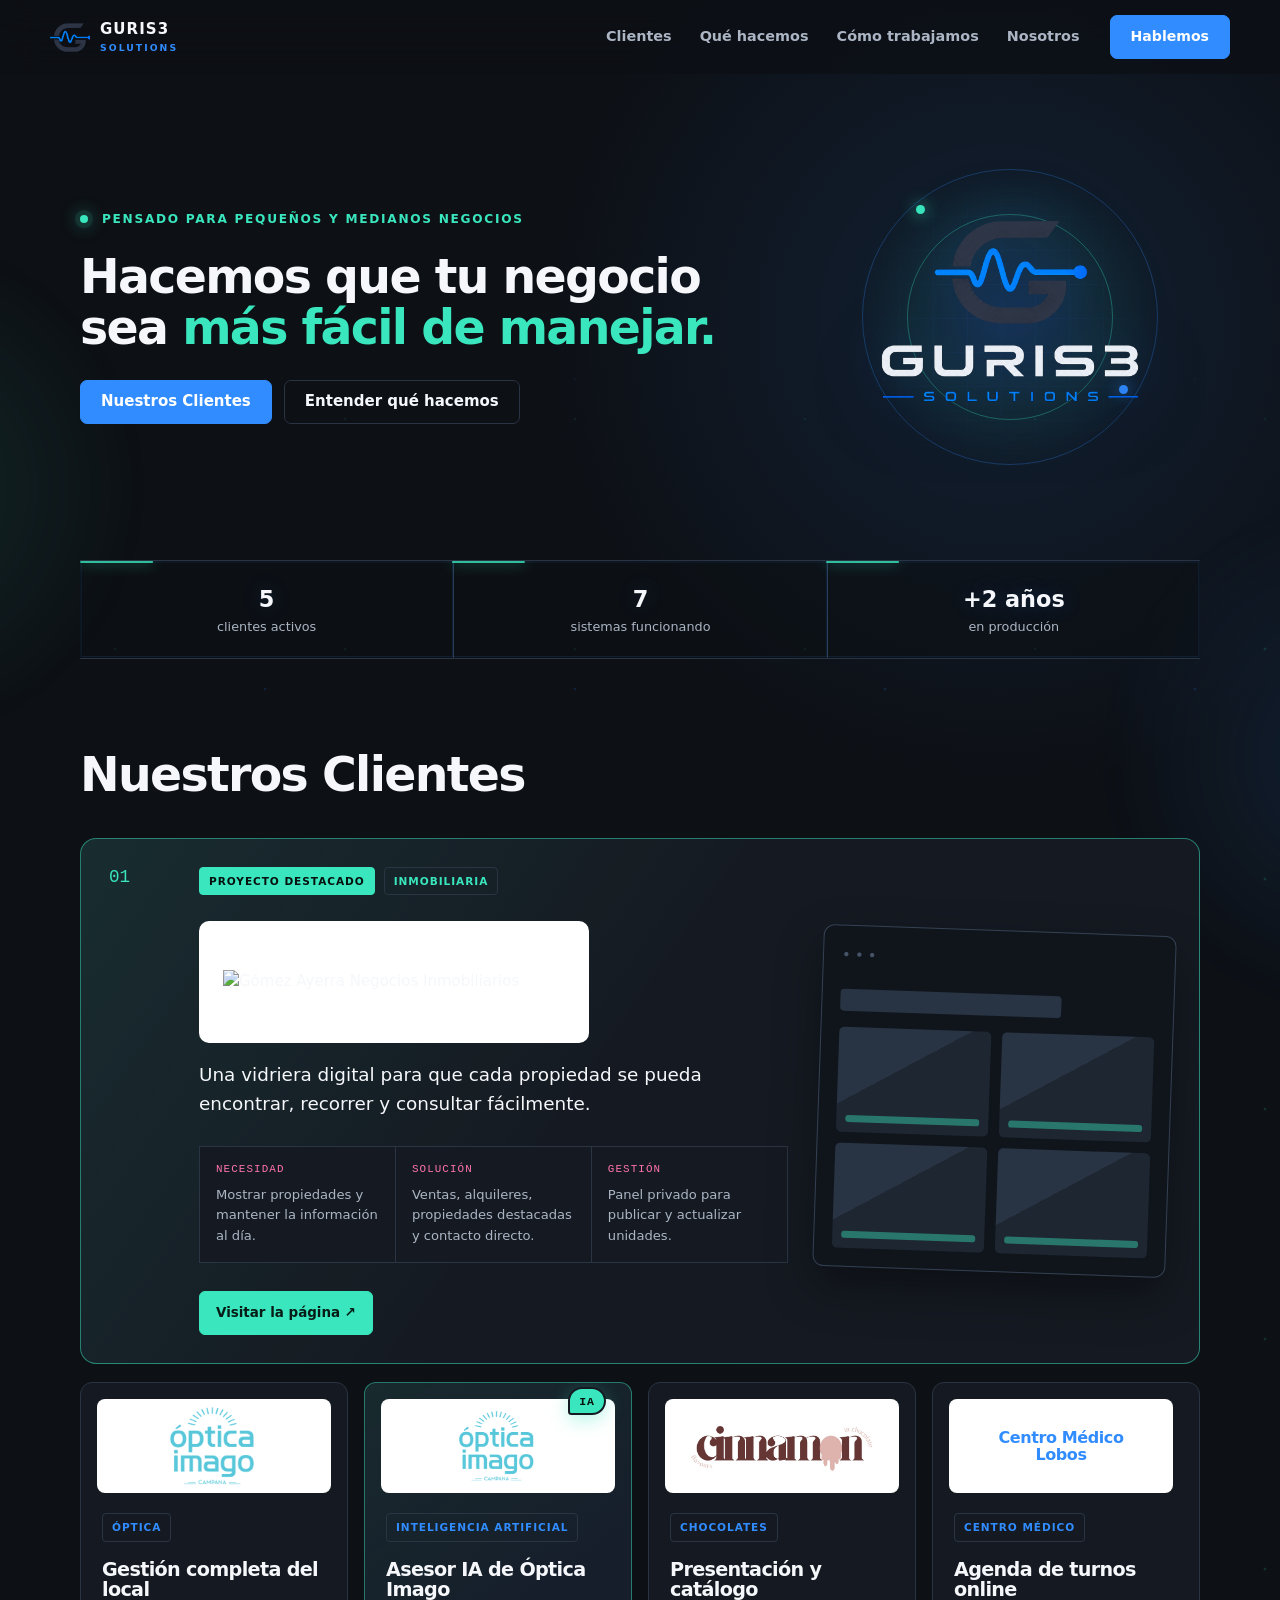
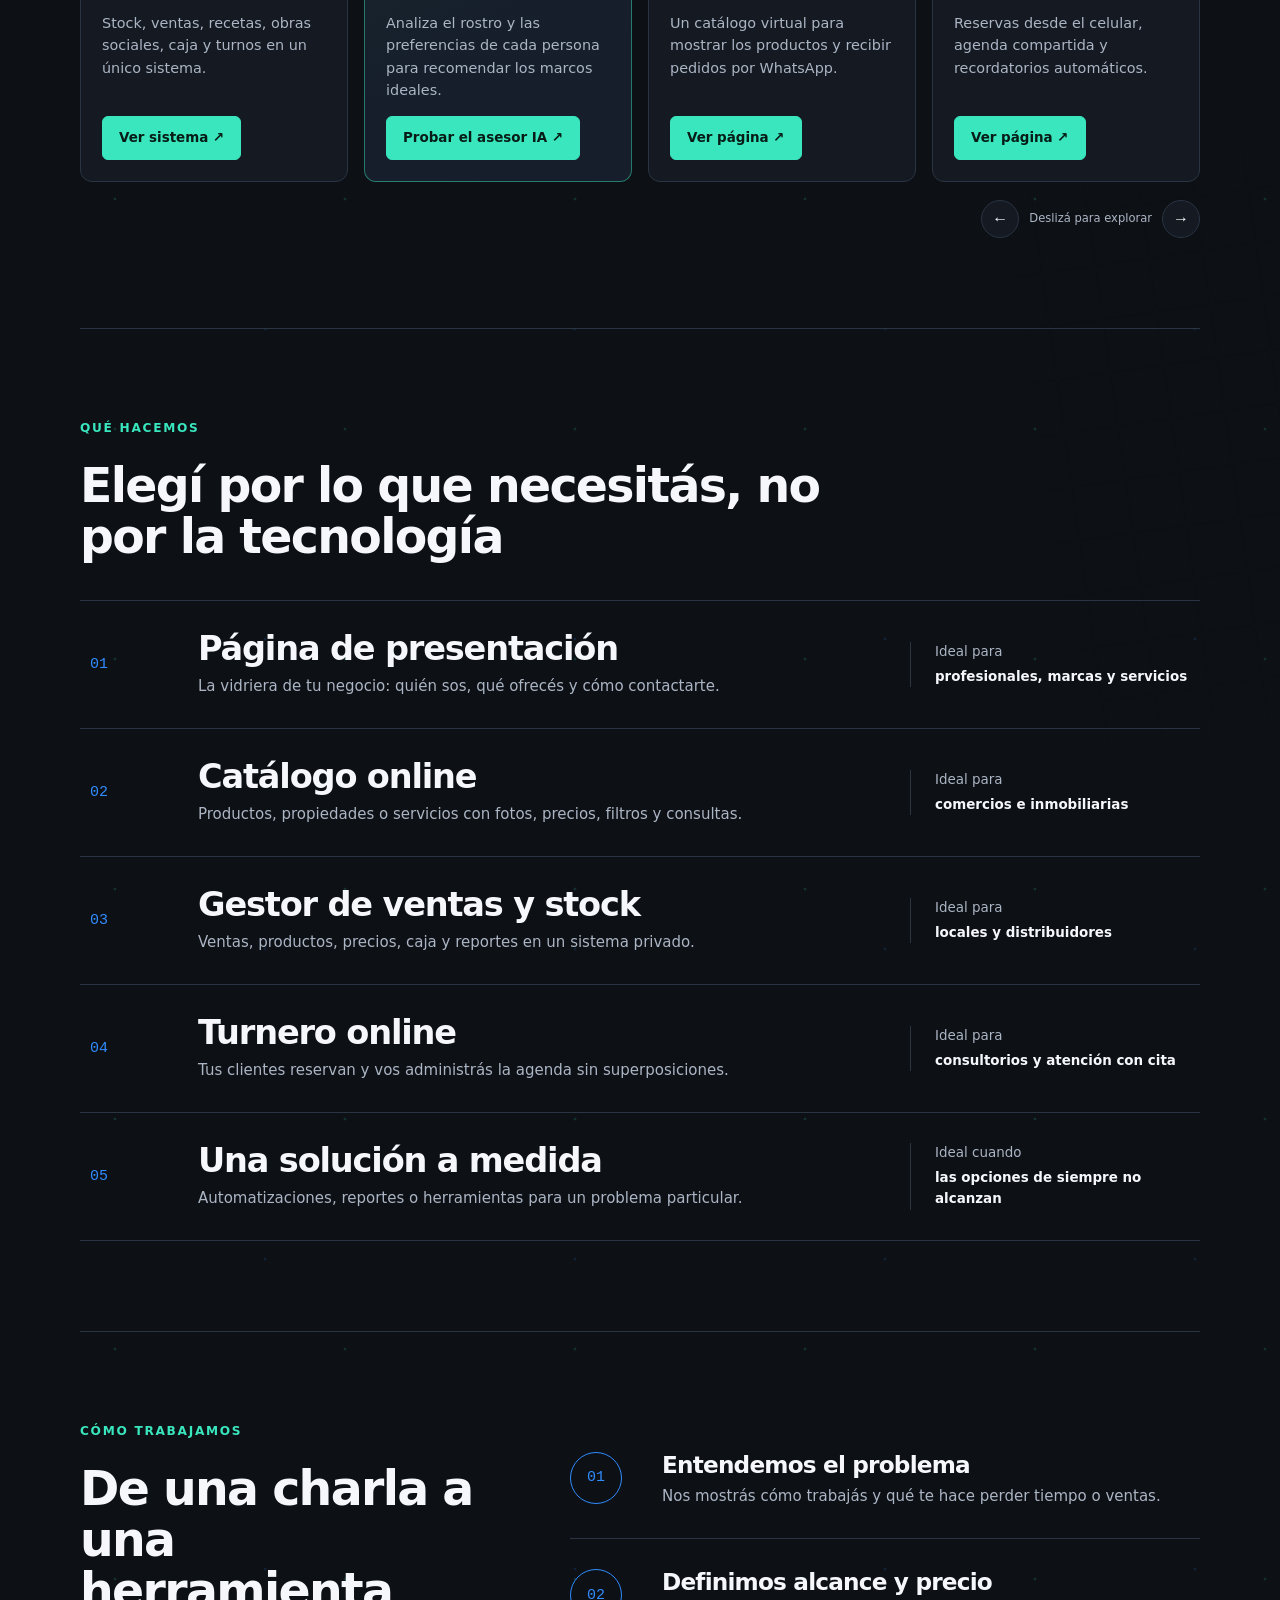
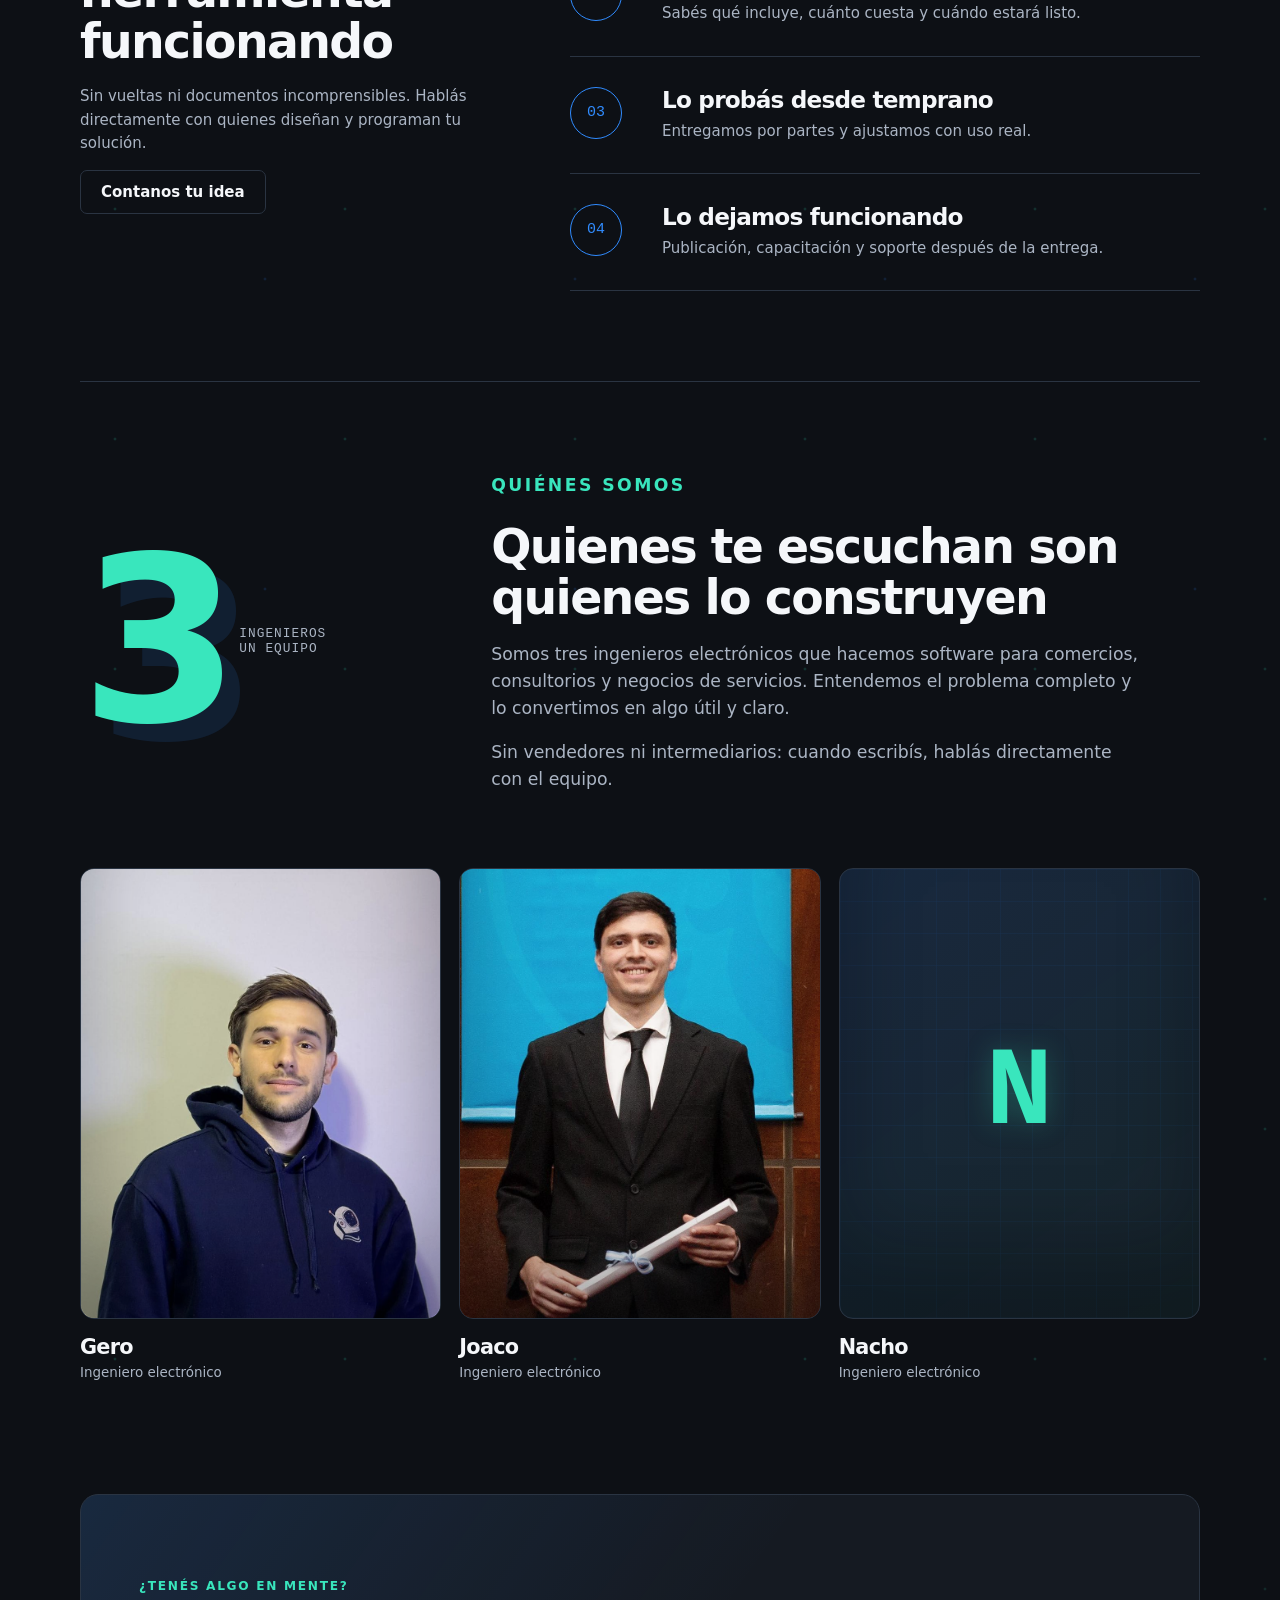
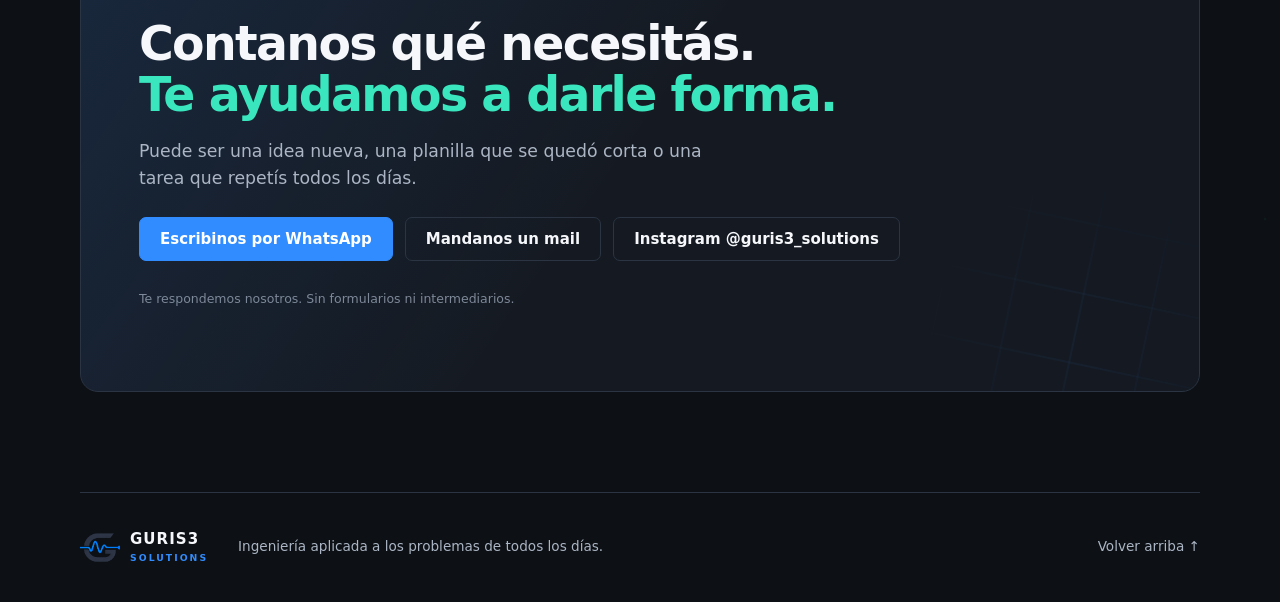
==== commit 80d0263f: "updates" ====
--- a/index.html
+++ b/index.html
@@ -55,8 +55,8 @@
       <article class="client"><div class="client-logo"><img src="assets/clientes/optica-imago.png" alt="Óptica Imago"></div><span class="tag">Óptica</span><h3>Gestión completa del local</h3><p>Stock, ventas, recetas, obras sociales, caja y turnos en un único sistema.</p><a class="text-link" href="https://buholens.site/" target="_blank" rel="noopener">Ver sistema ↗</a></article>
       <article class="client client-ai"><div class="client-logo ai-logo"><span class="ai-bubble">IA</span><img src="assets/clientes/optica-imago.png" alt="Óptica Imago"></div><span class="tag">Inteligencia artificial</span><h3>Asesor IA de Óptica Imago</h3><p>Analiza el rostro y las preferencias de cada persona para recomendar los marcos ideales.</p><a class="text-link" href="https://ia.imagocampana.store/" target="_blank" rel="noopener">Probar el asesor IA ↗</a></article>
       <article class="client client-cinnamon"><div class="client-logo"><img src="assets/clientes/cinnamon.jpg" alt="Cinnamon Chocolates"></div><span class="tag">Chocolates</span><h3>Presentación y catálogo</h3><p>Un catálogo virtual para mostrar los productos y recibir pedidos por WhatsApp.</p><a class="text-link" href="https://geroferrari.github.io/cinnamon/" target="_blank" rel="noopener">Ver página ↗</a> </article>
-      <article class="client"><div class="client-logo centro-med-logo" aria-label="Centro Médico Lobos"><span>Centro Médico<br>Lobos</span></div><span class="tag">Centro Médico</span><h3>Agenda de turnos online</h3><p>Reservas desde el celular, agenda compartida y recordatorios automáticos.</p></article>
-      <article class="client"><div class="client-logo almacenero-logo" aria-label="Almacenero"><span class="almacenero-icon" aria-hidden="true">a<i>✳</i></span><strong>almacenero<span>.</span></strong></div><span class="tag">Gestión de comercio</span><h3>Gestión de stock y ventas</h3><p>Carga de productos, ventas, impresión de tickets y facturas, etc.</p></article>
+      <article class="client"><div class="client-logo centro-med-logo" aria-label="Centro Médico Lobos"><span>Centro Médico<br>Lobos</span></div><span class="tag">Centro Médico</span><h3>Agenda de turnos online</h3><p>Reservas desde el celular, agenda compartida y recordatorios automáticos.</p><a class="text-link" href="https://frontend-production-f692.up.railway.app/" target="_blank" rel="noopener">Ver página ↗</a></article>
+      <article class="client"><div class="client-logo almacenero-logo" aria-label="Almacenero"><img class="almacenero-icon" src="assets/clientes/almacenero.png" width="42" height="42" alt=""><strong>almacenero<span>.</span></strong></div><span class="tag">Gestión de comercio</span><h3>Gestión de stock y ventas</h3><p>Productos, ventas, caja e impresión de tickets en un mismo sistema.</p><a class="text-link" href="almacenero.html">Conocer Almacenero ↗</a></article>
     </div>
     <div class="carousel-controls"><button class="carousel-button carousel-prev" type="button" aria-label="Ver clientes anteriores" aria-controls="client-carousel">←</button><span>Deslizá para explorar</span><button class="carousel-button carousel-next" type="button" aria-label="Ver más clientes" aria-controls="client-carousel">→</button></div>
     </div>
@@ -90,7 +90,7 @@
     </div>
   </section>
 
-  <section class="wrap contact" id="contacto"><p class="eyebrow">¿Tenés algo en mente?</p><h2>Contanos qué necesitás.<br><em>Te ayudamos a darle forma.</em></h2><p>Puede ser una idea nueva, una planilla que se quedó corta o una tarea que repetís todos los días.</p><div class="actions"><a class="btn" href="https://wa.me/5493489480503?text=Hola%2C%20quiero%20contarles%20mi%20proyecto" target="_blank" rel="noopener">Escribinos por WhatsApp</a><a class="btn btn-ghost" href="mailto:gerooferrari@gmail.com?subject=Quiero%20contarles%20mi%20proyecto">Mandanos un mail</a></div><small>Te respondemos nosotros. Sin formularios ni intermediarios.</small></section>
+  <section class="wrap contact" id="contacto"><p class="eyebrow">¿Tenés algo en mente?</p><h2>Contanos qué necesitás.<br><em>Te ayudamos a darle forma.</em></h2><p>Puede ser una idea nueva, una planilla que se quedó corta o una tarea que repetís todos los días.</p><div class="actions"><a class="btn" href="https://wa.me/5493489480503?text=Hola%2C%20quiero%20contarles%20mi%20proyecto" target="_blank" rel="noopener">Escribinos por WhatsApp</a><a class="btn btn-ghost" href="mailto:gerooferrari@gmail.com?subject=Quiero%20contarles%20mi%20proyecto">Mandanos un mail</a><a class="btn btn-ghost" href="https://www.instagram.com/guris3_solutions/" target="_blank" rel="noopener" aria-label="Instagram de GURIS3 Solutions">Instagram @guris3_solutions</a></div><small>Te respondemos nosotros. Sin formularios ni intermediarios.</small></section>
 </main>
 
 <footer class="wrap"><a class="brand" href="#inicio"><span class="brand-logo"><img src="assets/logo-transparente.png" alt=""></span><span>GURIS3<small>SOLUTIONS</small></span></a><p>Ingeniería aplicada a los problemas de todos los días.</p><a href="#inicio">Volver arriba ↑</a></footer>
--- a/style.css
+++ b/style.css
@@ -83,8 +83,7 @@
 .centro-med-logo{justify-content:center;width:100%;height:94px!important;margin:-5px -5px 20px;padding:10px;border-radius:8px;background:#fff;text-align:center}
 .centro-med-logo span{color:var(--blue);font-size:1rem;font-weight:850;line-height:1.08;letter-spacing:-.025em}
 .almacenero-logo{gap:10px;width:100%;height:94px;margin:-5px -5px 20px;padding:14px;border-radius:8px;background:#f8f8f1;font-family:Arial,Helvetica,sans-serif}
-.almacenero-icon{position:relative;display:inline-flex;align-items:center;justify-content:center;width:42px;height:42px;padding-right:5px;border-radius:12px;background:#173e32;color:#deecb2;font-size:36px;font-weight:700;line-height:1;letter-spacing:-3px}
-.almacenero-icon i{position:absolute;top:1px;right:3px;color:#f0d9c7;font-size:16px;font-style:normal;letter-spacing:0}
+.almacenero-icon{display:block;width:42px;height:42px;flex-shrink:0;object-fit:contain;border-radius:8px}
 .almacenero-logo strong{color:#173e32;font-size:1.24rem;font-weight:800;letter-spacing:-.06em}
 .almacenero-logo strong span{color:#a45a34}
 
@@ -146,6 +145,17 @@
 @media(max-width:650px){.team-people{grid-template-columns:1fr 1fr;gap:14px}.person-pending{grid-column:1/-1;width:calc(50% - 7px);justify-self:center}}
 @media(max-width:430px){.team-people{grid-template-columns:1fr}.person-pending{grid-column:auto;width:100%}.person-photo{aspect-ratio:1/1.12}}
 
+/* Botones de clientes con contraste y un pulso espaciado. */
+#clientes .text-link{position:relative;align-self:flex-start;max-width:100%;min-height:44px;padding:11px 16px;border:1px solid var(--mint);border-radius:6px;background:var(--mint);color:#071c16;font-size:.84rem;line-height:1.5;text-align:center;animation:client-link-pulse 4.8s ease-in-out infinite;transition:background .2s,box-shadow .2s,transform .2s}
+#clientes .featured .text-link{display:inline-block}
+#clientes .client:nth-child(2n) .text-link{animation-delay:.8s}
+#clientes .client:nth-child(3n) .text-link{animation-delay:1.6s}
+#clientes .text-link:hover,#clientes .text-link:focus-visible{animation:none;background:#83f3d8;color:#071c16;transform:translateY(-2px);box-shadow:0 6px 20px rgba(57,230,189,.28)}
+#clientes .text-link:focus-visible{outline:2px solid var(--mint);outline-offset:4px}
+#clientes .text-link:active{transform:translateY(0);box-shadow:none}
+@keyframes client-link-pulse{0%,65%,100%{box-shadow:0 0 0 0 rgba(57,230,189,0)}75%{box-shadow:0 0 0 4px rgba(57,230,189,.18),0 0 18px rgba(57,230,189,.2)}85%{box-shadow:0 0 0 7px rgba(57,230,189,0)}}
+@media(prefers-reduced-motion:reduce){#clientes .text-link:hover,#clientes .text-link:focus-visible{transform:none}}
+
 /* Carrusel de clientes */
 .client-carousel{position:relative}
 .client-grid{display:flex;gap:16px;overflow-x:auto;overscroll-behavior-inline:contain;scroll-behavior:smooth;scroll-snap-type:x mandatory;scrollbar-width:none}
@@ -179,7 +189,7 @@
   .client-grid .client>.client-logo img{max-width:100%;max-height:66px}
   .client-grid .centro-med-logo span{font-size:.82rem}
   .client-grid .almacenero-logo{gap:6px}
-  .client-grid .almacenero-icon{width:34px;height:34px;font-size:29px}
+  .client-grid .almacenero-icon{width:34px;height:34px}
   .client-grid .almacenero-logo strong{font-size:.9rem}
   .carousel-controls{display:none}
 }
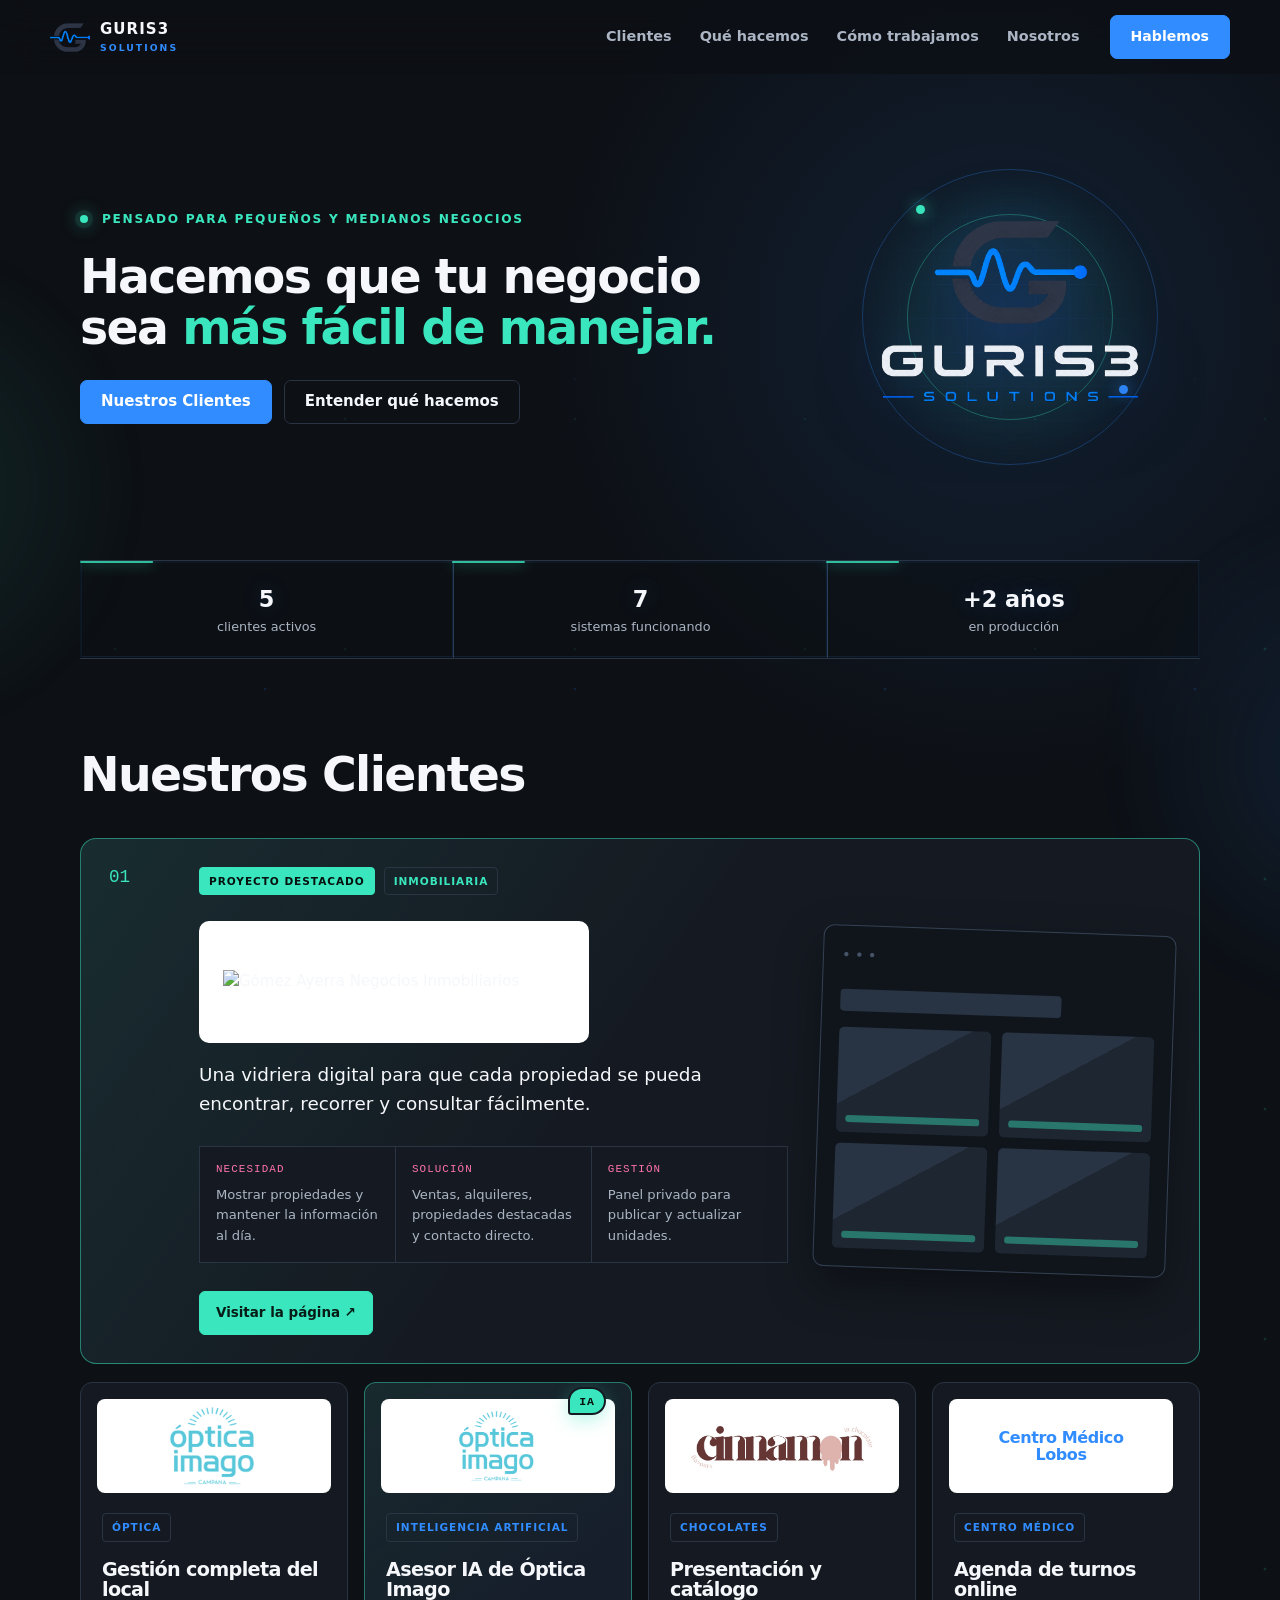
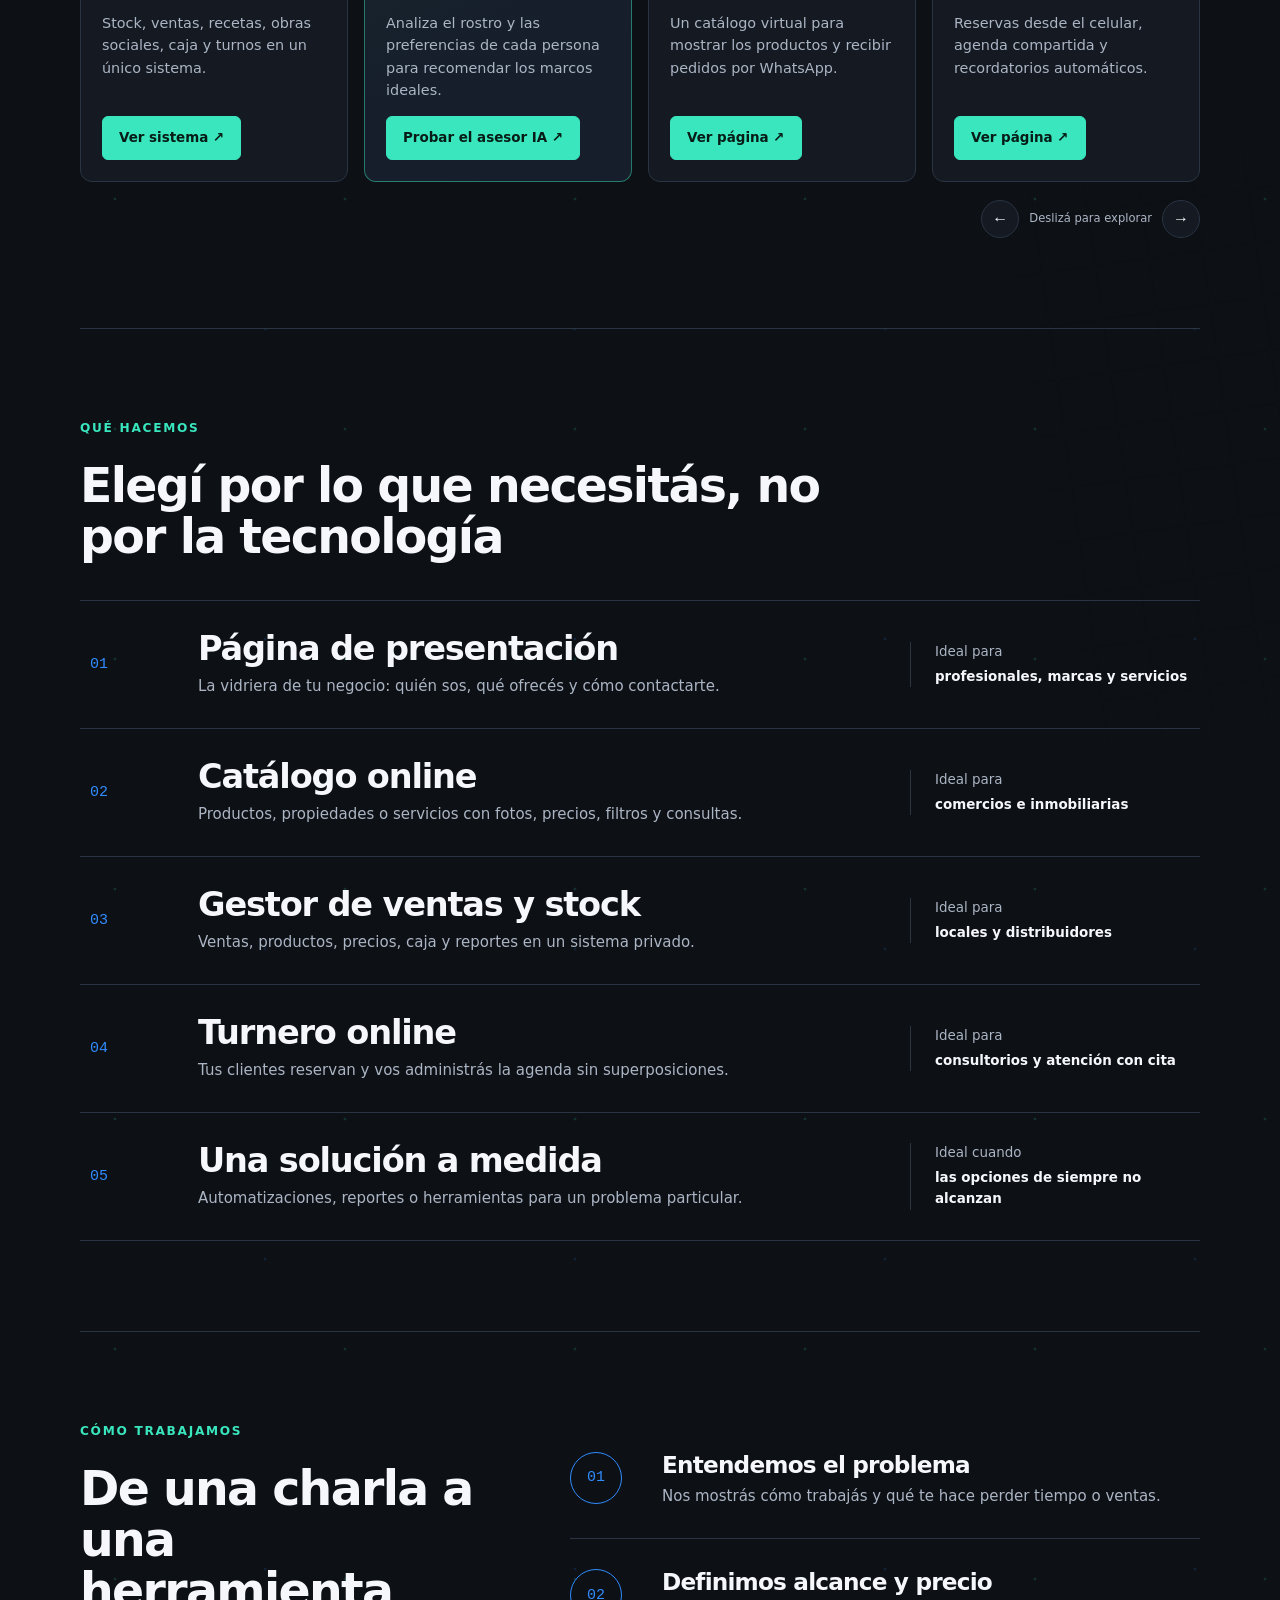
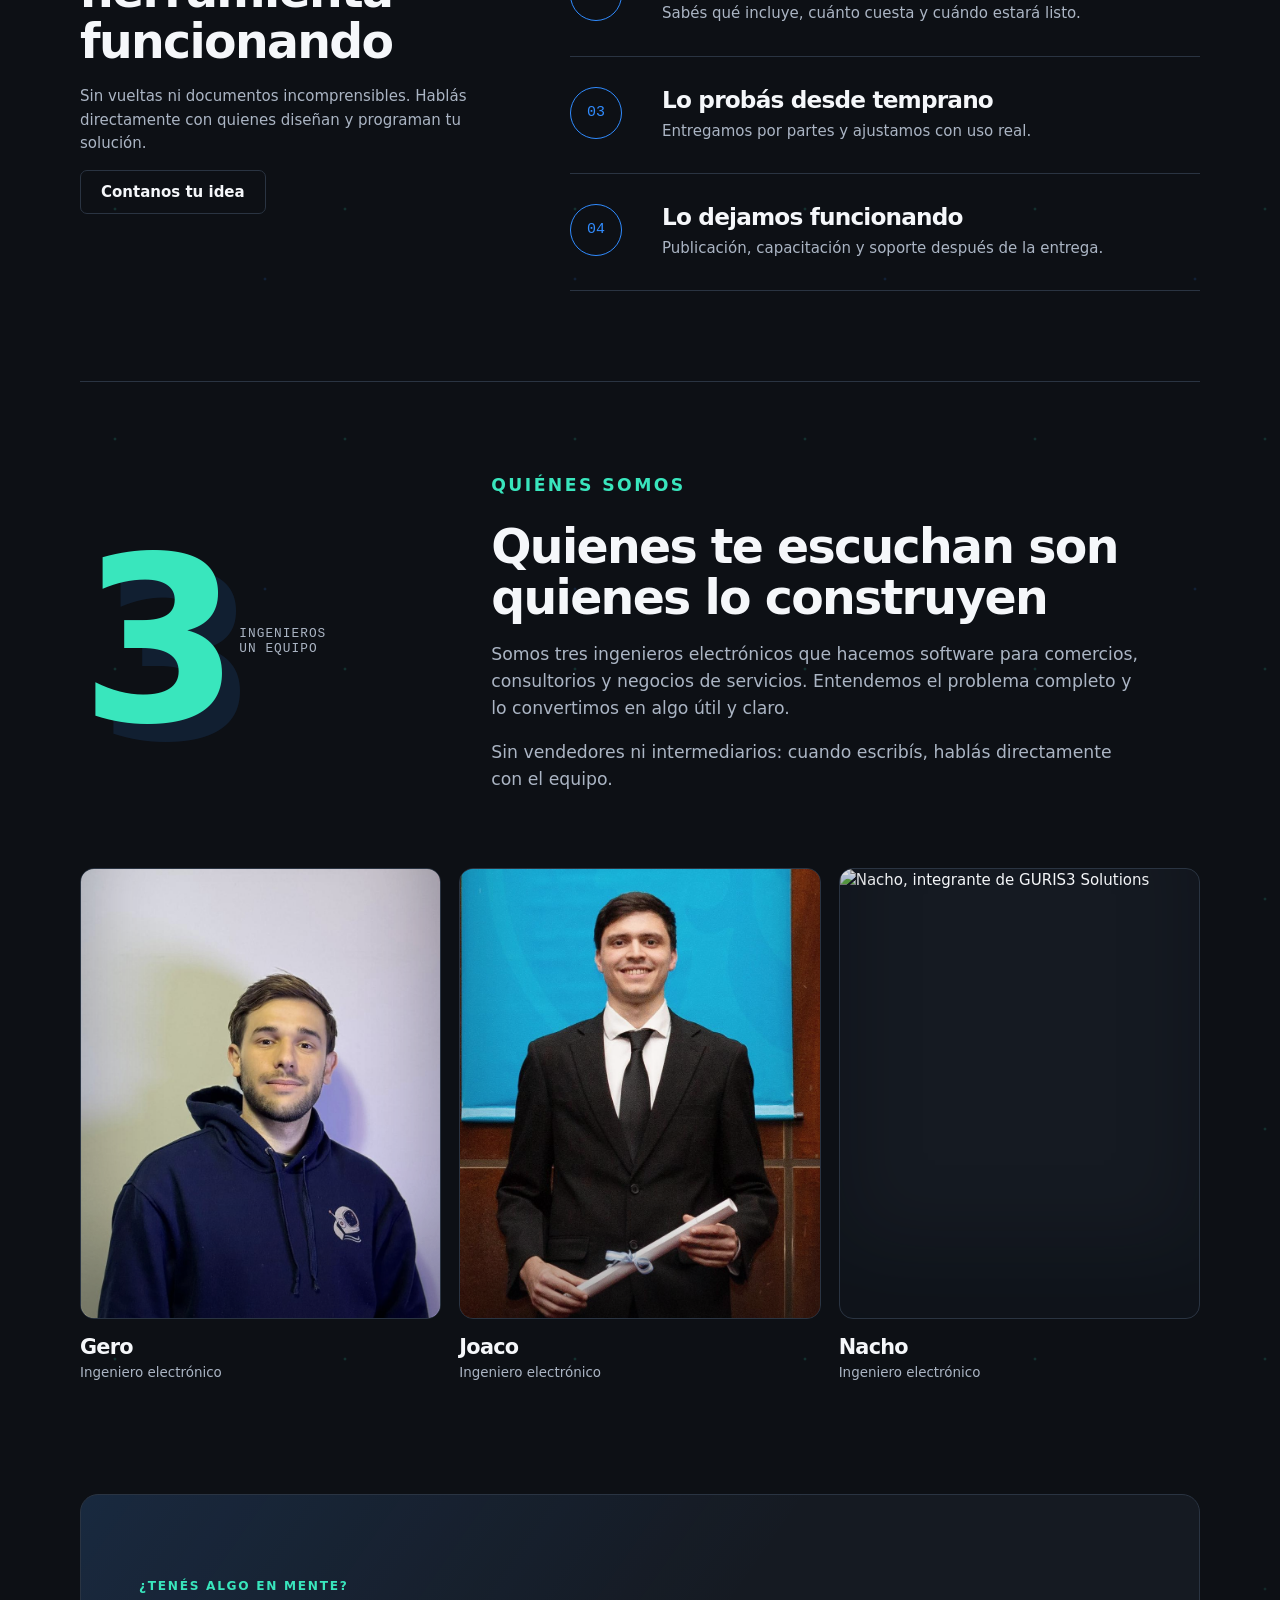
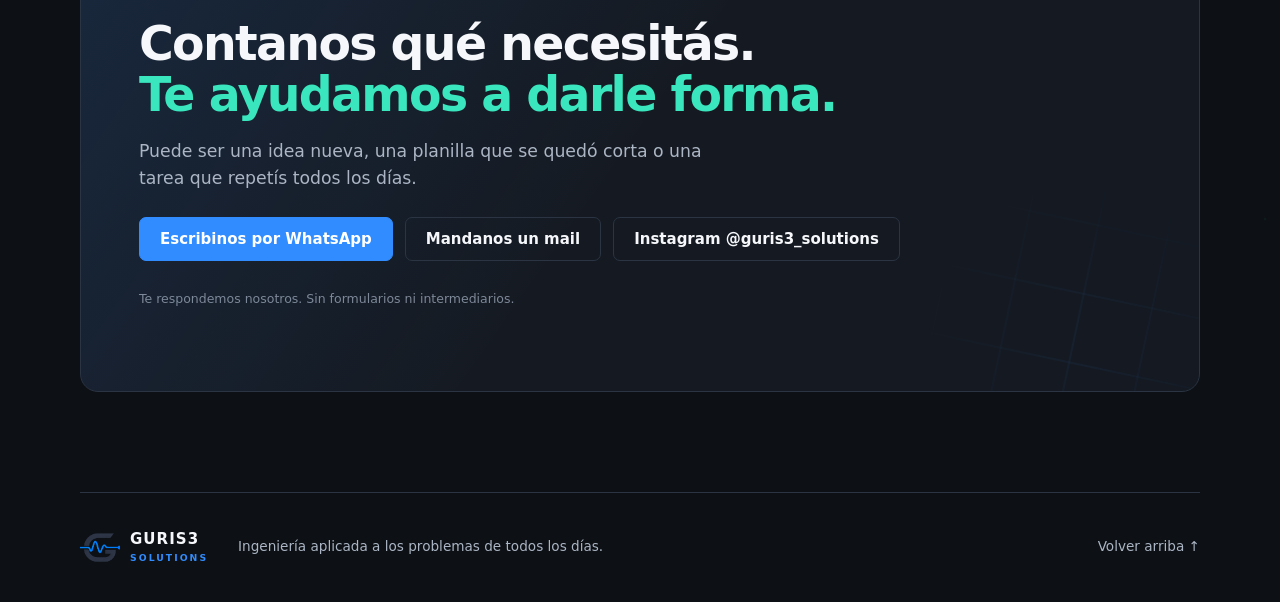
==== commit 23d47f4d: "Update images" ====
--- a/index.html
+++ b/index.html
@@ -86,7 +86,7 @@
     <div class="team-people">
       <article class="person"><div class="person-photo"><img src="assets/gero.jpeg" alt="Gero, integrante de GURIS3 Solutions"></div><h3>Gero</h3><p>Ingeniero electrónico</p></article>
       <article class="person"><div class="person-photo"><img src="assets/joaco.jpeg" alt="Joaco, integrante de GURIS3 Solutions"></div><h3>Joaco</h3><p>Ingeniero electrónico</p></article>
-      <article class="person person-pending"><div class="person-photo" aria-label="Foto de Nacho pendiente"><span>N</span></div><h3>Nacho</h3><p>Ingeniero electrónico</p></article>
+      <article class="person"><div class="person-photo"><img src="assets/nacho.jpeg" alt="Nacho, integrante de GURIS3 Solutions"></div><h3>Nacho</h3><p>Ingeniero electrónico</p></article>
     </div>
   </section>
 
--- a/style.css
+++ b/style.css
@@ -131,19 +131,14 @@
 .person{min-width:0}
 .person-photo{position:relative;display:grid;place-items:center;aspect-ratio:4/5;overflow:hidden;border:1px solid var(--line);border-radius:14px;background:var(--surface)}
 .person-photo:after{content:"";position:absolute;inset:0;border-radius:inherit;box-shadow:inset 0 -70px 80px rgba(4,7,10,.3);pointer-events:none}
-.person-photo img{width:100%;height:100%;object-fit:cover;filter:saturate(.84);transition:transform .5s ease,filter .5s ease}
-.person:first-child .person-photo img{object-position:50% 28%}
-.person:nth-child(2) .person-photo img{object-position:50% 22%}
+.person-photo img{width:100%;height:100%;object-fit:cover;object-position:50% 25%;filter:saturate(.84);transition:transform .5s ease,filter .5s ease}
 .person:hover .person-photo img{transform:scale(1.025);filter:saturate(1)}
 .person h3{margin:17px 0 4px;font-size:1.3rem}
 .team .team-people .person>p{margin:0;color:var(--muted);font-size:.84rem}
-.person-pending .person-photo{background:linear-gradient(145deg,rgba(49,140,255,.13),rgba(57,230,189,.05)),var(--surface)}
-.person-pending .person-photo:before{content:"";position:absolute;inset:0;opacity:.18;background-image:linear-gradient(rgba(49,140,255,.28) 1px,transparent 1px),linear-gradient(90deg,rgba(49,140,255,.28) 1px,transparent 1px);background-size:32px 32px;animation:grid-drift 14s linear infinite}
-.person-pending .person-photo span{position:relative;z-index:1;color:var(--mint);font:700 clamp(4rem,9vw,7rem) ui-monospace,monospace;text-shadow:0 0 28px rgba(57,230,189,.25)}
 
 @media(max-width:900px){.team-heading{grid-template-columns:1fr;gap:42px}.team-people{margin-top:42px}.team-mark{justify-content:flex-start}}
-@media(max-width:650px){.team-people{grid-template-columns:1fr 1fr;gap:14px}.person-pending{grid-column:1/-1;width:calc(50% - 7px);justify-self:center}}
-@media(max-width:430px){.team-people{grid-template-columns:1fr}.person-pending{grid-column:auto;width:100%}.person-photo{aspect-ratio:1/1.12}}
+@media(max-width:650px){.team-people{grid-template-columns:1fr 1fr;gap:14px}.person:last-child{grid-column:1/-1;width:calc(50% - 7px);justify-self:center}}
+@media(max-width:430px){.team-people{grid-template-columns:1fr}.person:last-child{grid-column:auto;width:100%}.person-photo{aspect-ratio:1/1.12}}
 
 /* Botones de clientes con contraste y un pulso espaciado. */
 #clientes .text-link{position:relative;align-self:flex-start;max-width:100%;min-height:44px;padding:11px 16px;border:1px solid var(--mint);border-radius:6px;background:var(--mint);color:#071c16;font-size:.84rem;line-height:1.5;text-align:center;animation:client-link-pulse 4.8s ease-in-out infinite;transition:background .2s,box-shadow .2s,transform .2s}
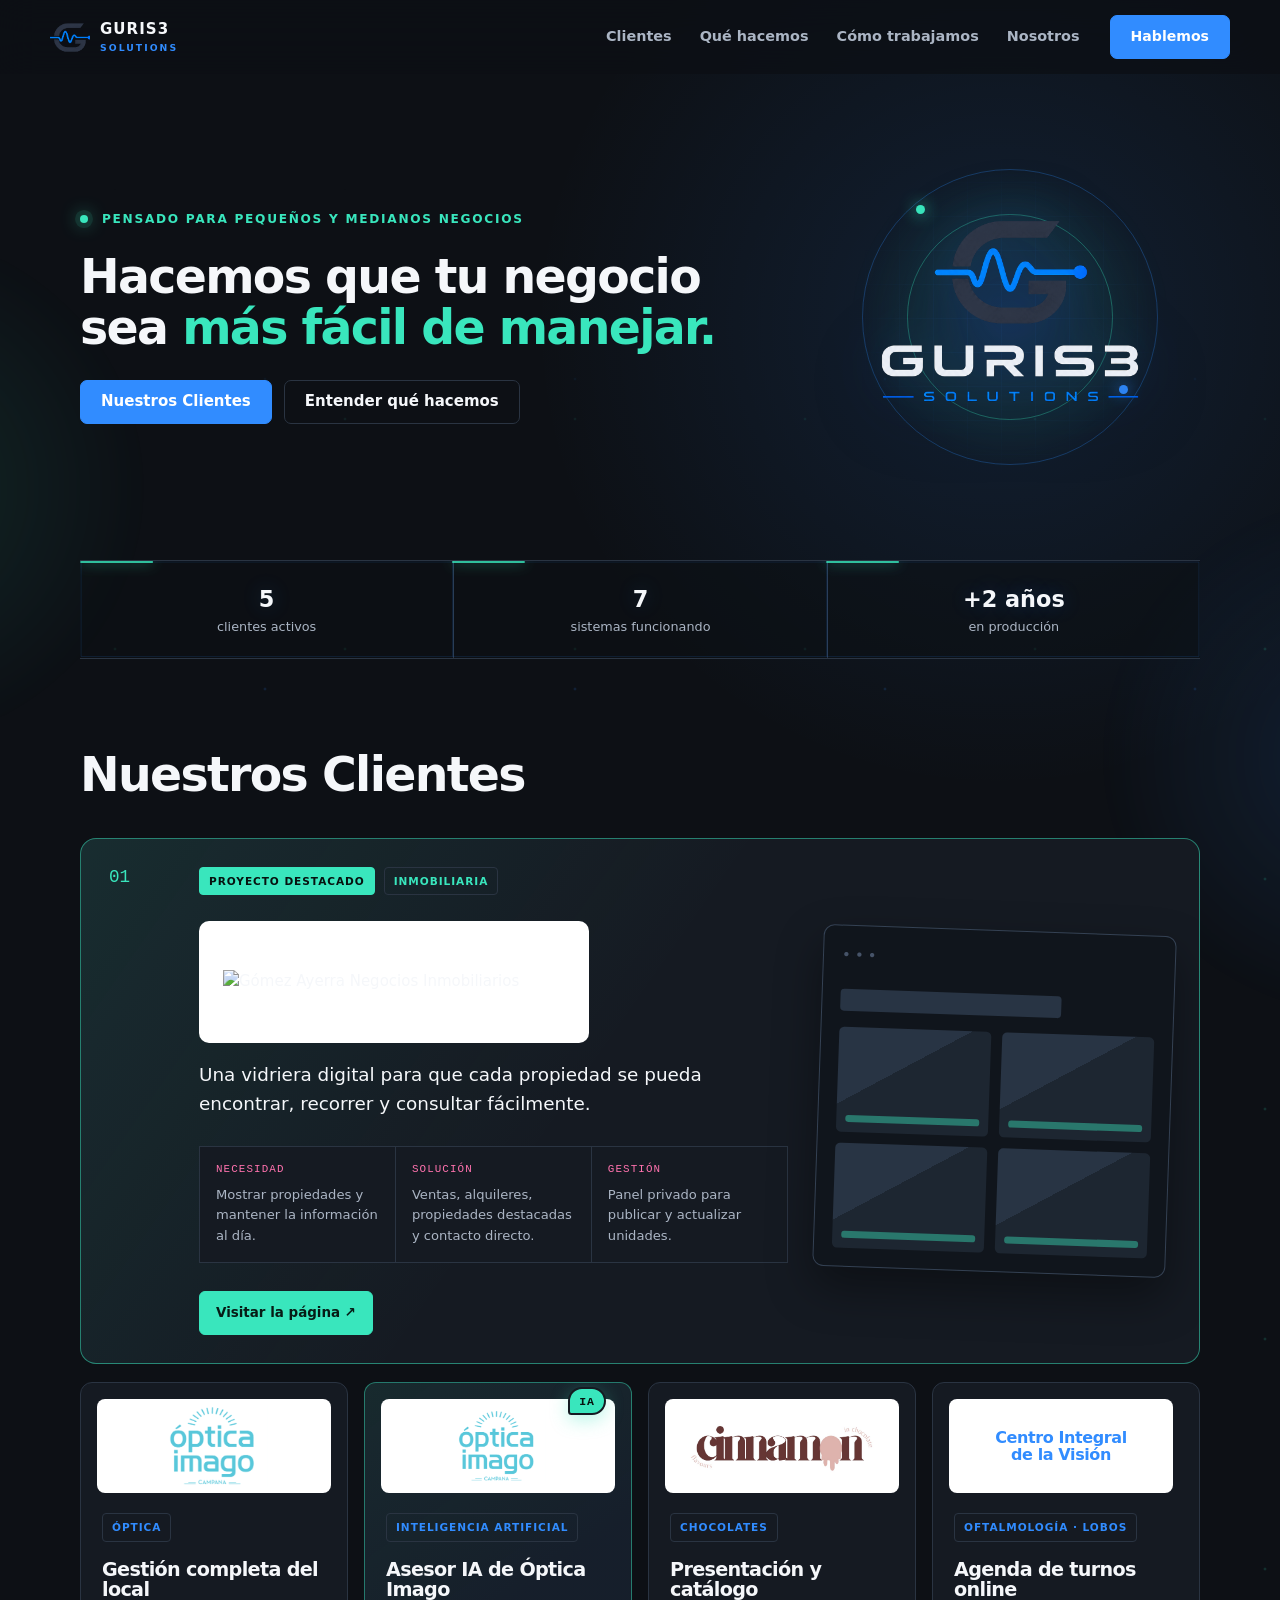
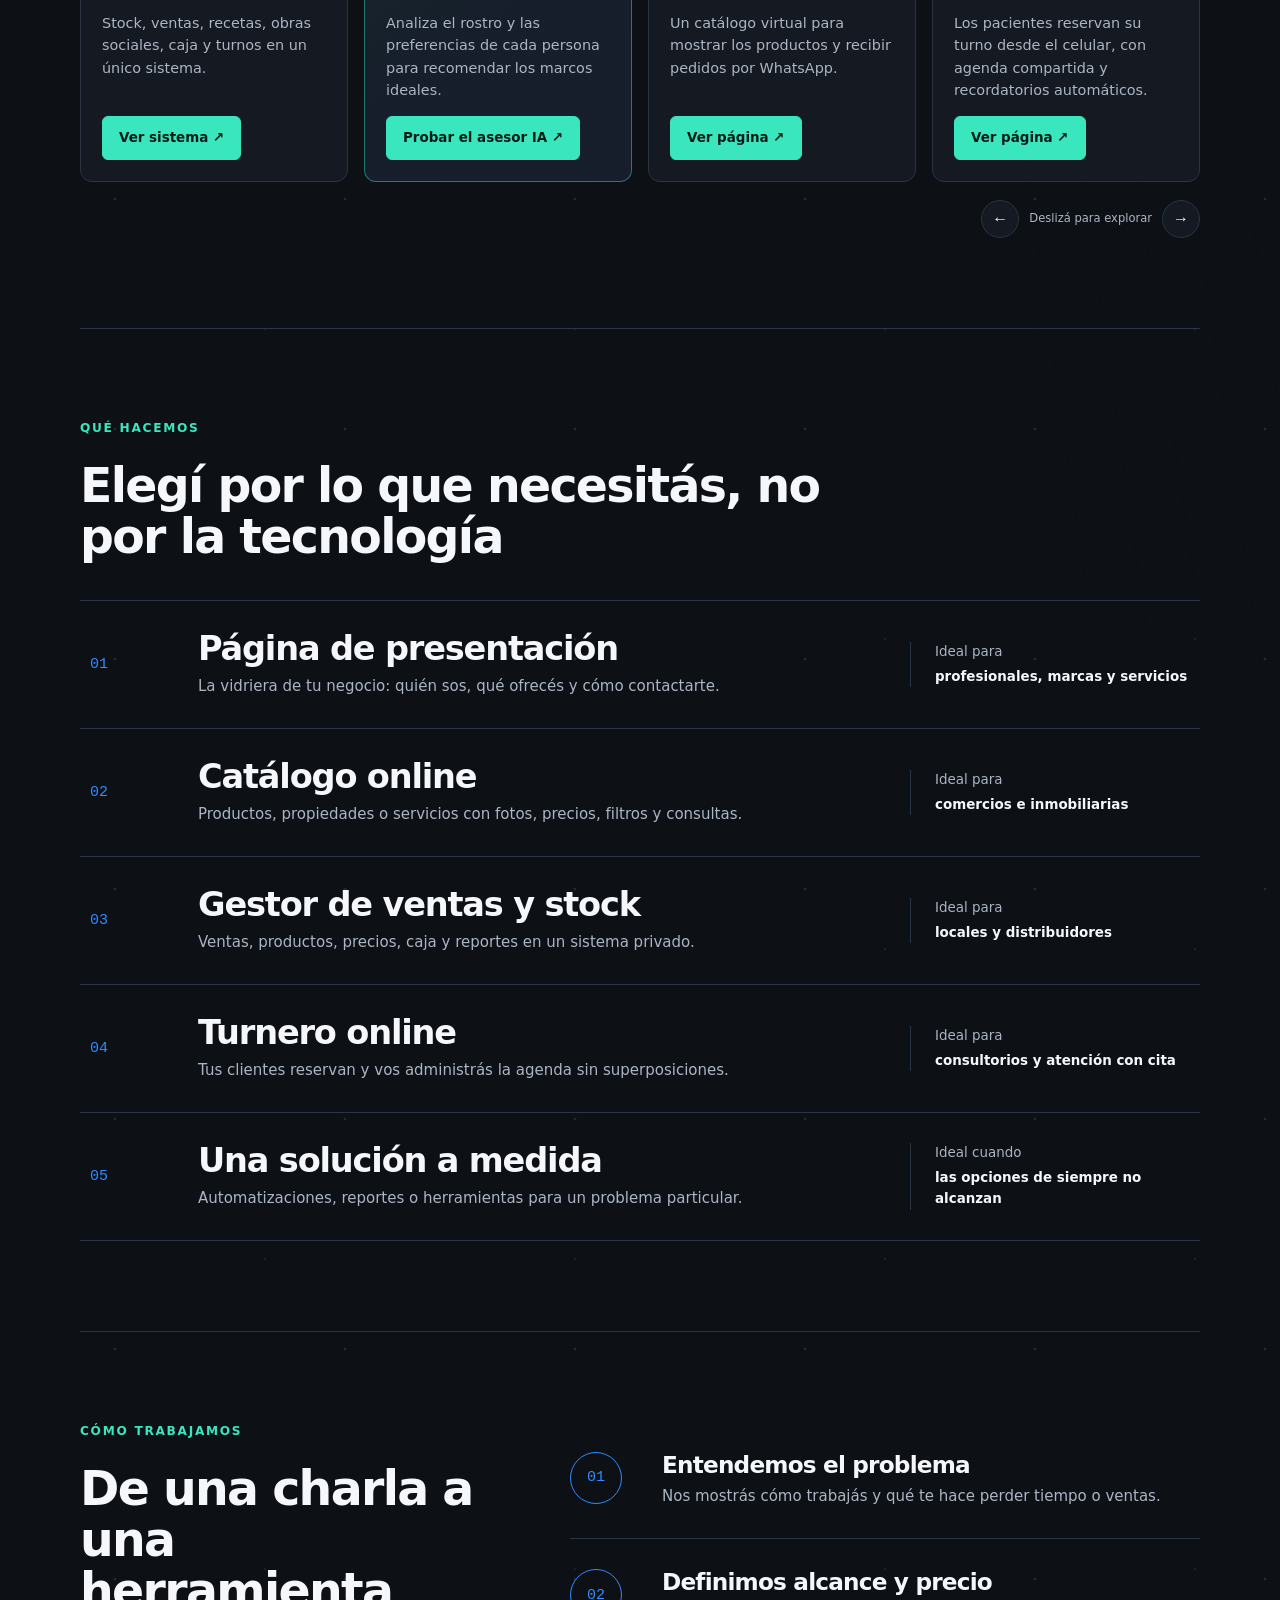
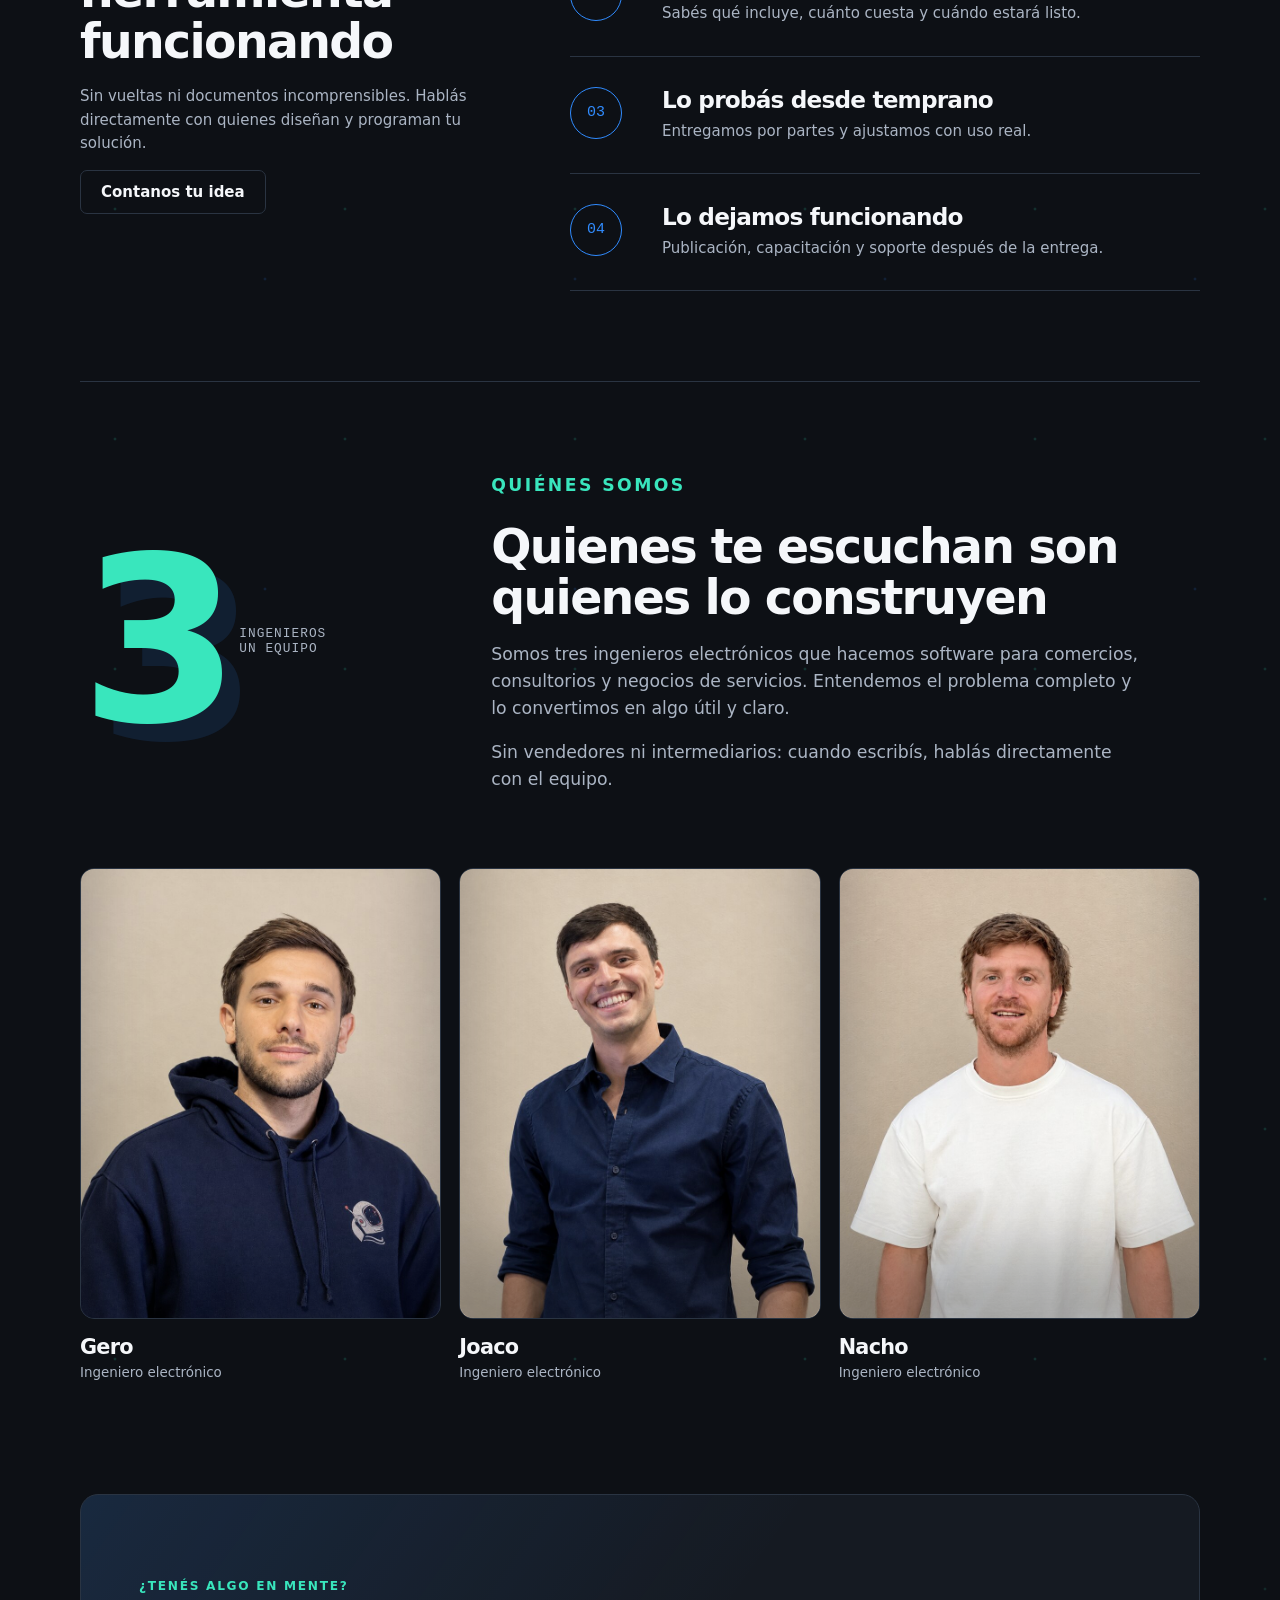
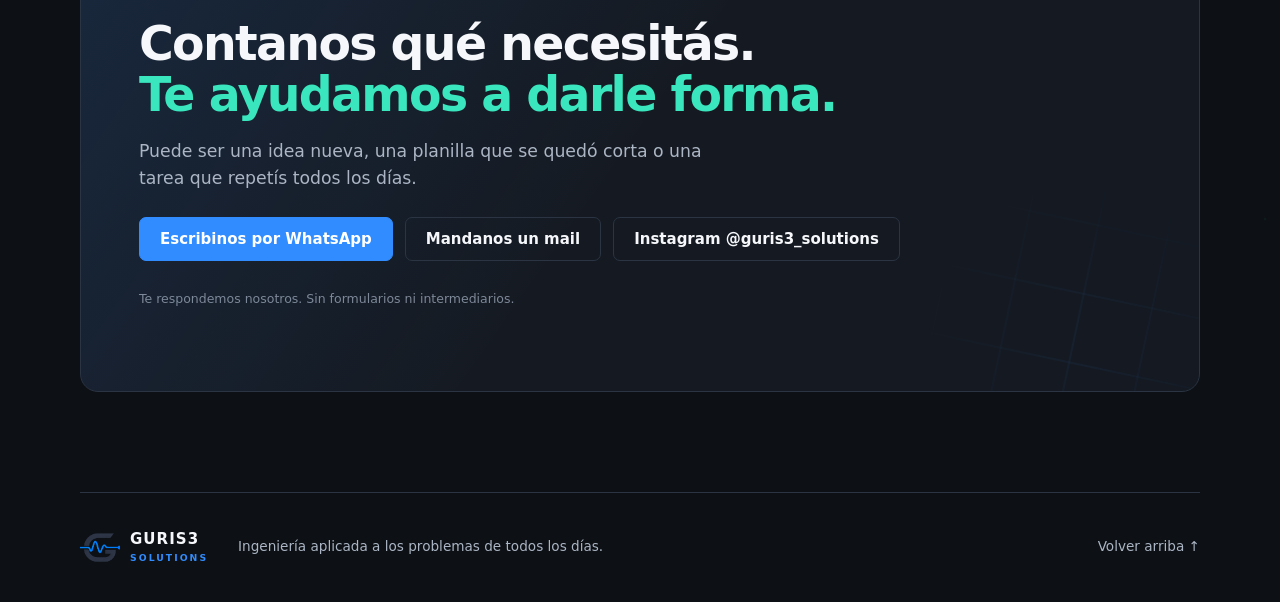
==== commit e884fef6: "agrego informacion del consultorio Fare" ====
--- a/index.html
+++ b/index.html
@@ -55,7 +55,7 @@
       <article class="client"><div class="client-logo"><img src="assets/clientes/optica-imago.png" alt="Óptica Imago"></div><span class="tag">Óptica</span><h3>Gestión completa del local</h3><p>Stock, ventas, recetas, obras sociales, caja y turnos en un único sistema.</p><a class="text-link" href="https://buholens.site/" target="_blank" rel="noopener">Ver sistema ↗</a></article>
       <article class="client client-ai"><div class="client-logo ai-logo"><span class="ai-bubble">IA</span><img src="assets/clientes/optica-imago.png" alt="Óptica Imago"></div><span class="tag">Inteligencia artificial</span><h3>Asesor IA de Óptica Imago</h3><p>Analiza el rostro y las preferencias de cada persona para recomendar los marcos ideales.</p><a class="text-link" href="https://ia.imagocampana.store/" target="_blank" rel="noopener">Probar el asesor IA ↗</a></article>
       <article class="client client-cinnamon"><div class="client-logo"><img src="assets/clientes/cinnamon.jpg" alt="Cinnamon Chocolates"></div><span class="tag">Chocolates</span><h3>Presentación y catálogo</h3><p>Un catálogo virtual para mostrar los productos y recibir pedidos por WhatsApp.</p><a class="text-link" href="https://geroferrari.github.io/cinnamon/" target="_blank" rel="noopener">Ver página ↗</a> </article>
-      <article class="client"><div class="client-logo centro-med-logo" aria-label="Centro Médico Lobos"><span>Centro Médico<br>Lobos</span></div><span class="tag">Centro Médico</span><h3>Agenda de turnos online</h3><p>Reservas desde el celular, agenda compartida y recordatorios automáticos.</p><a class="text-link" href="https://frontend-production-f692.up.railway.app/" target="_blank" rel="noopener">Ver página ↗</a></article>
+      <article class="client"><div class="client-logo centro-med-logo" aria-label="Centro Integral de la Visión"><span>Centro Integral<br>de la Visión</span></div><span class="tag">Oftalmología · Lobos</span><h3>Agenda de turnos online</h3><p>Los pacientes reservan su turno desde el celular, con agenda compartida y recordatorios automáticos.</p><a class="text-link" href="https://frontend-production-f692.up.railway.app/" target="_blank" rel="noopener">Ver página ↗</a></article>
       <article class="client"><div class="client-logo almacenero-logo" aria-label="Almacenero"><img class="almacenero-icon" src="assets/clientes/almacenero.png" width="42" height="42" alt=""><strong>almacenero<span>.</span></strong></div><span class="tag">Gestión de comercio</span><h3>Gestión de stock y ventas</h3><p>Productos, ventas, caja e impresión de tickets en un mismo sistema.</p><a class="text-link" href="almacenero.html">Conocer Almacenero ↗</a></article>
     </div>
     <div class="carousel-controls"><button class="carousel-button carousel-prev" type="button" aria-label="Ver clientes anteriores" aria-controls="client-carousel">←</button><span>Deslizá para explorar</span><button class="carousel-button carousel-next" type="button" aria-label="Ver más clientes" aria-controls="client-carousel">→</button></div>
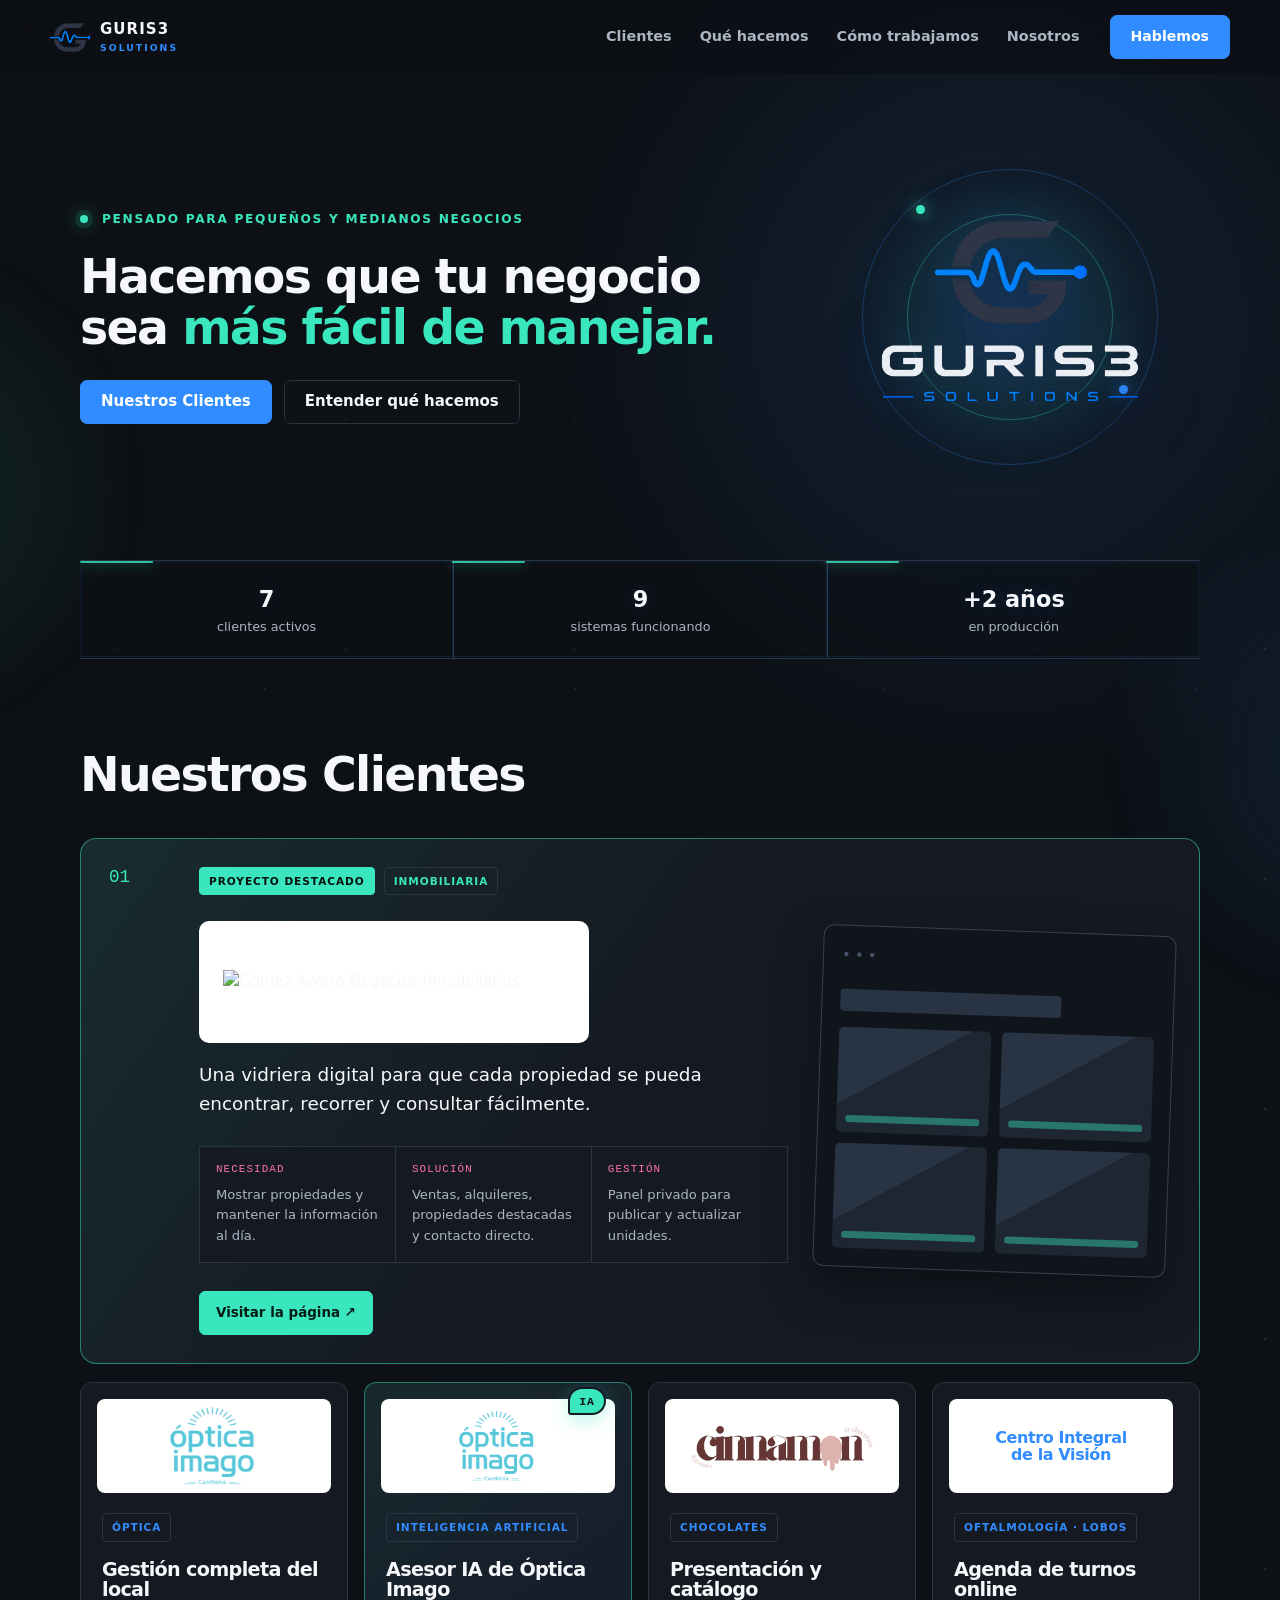
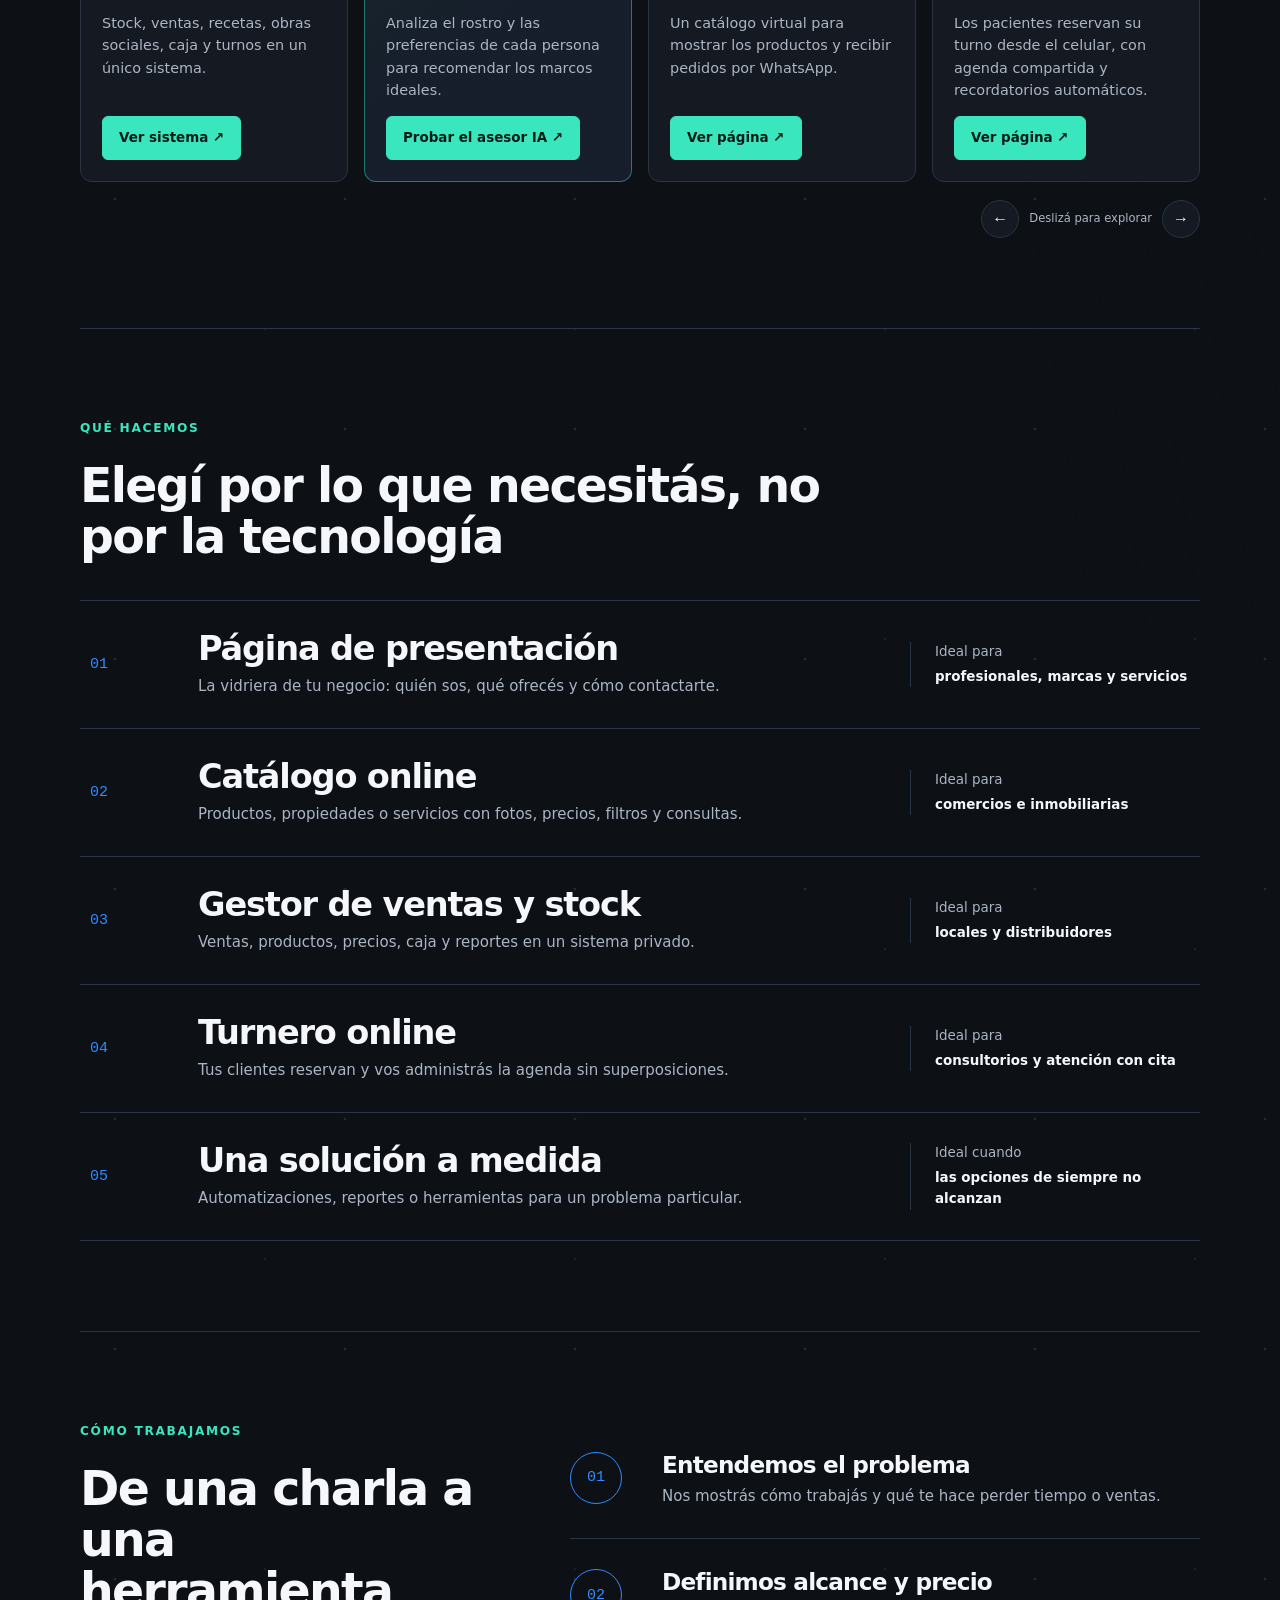
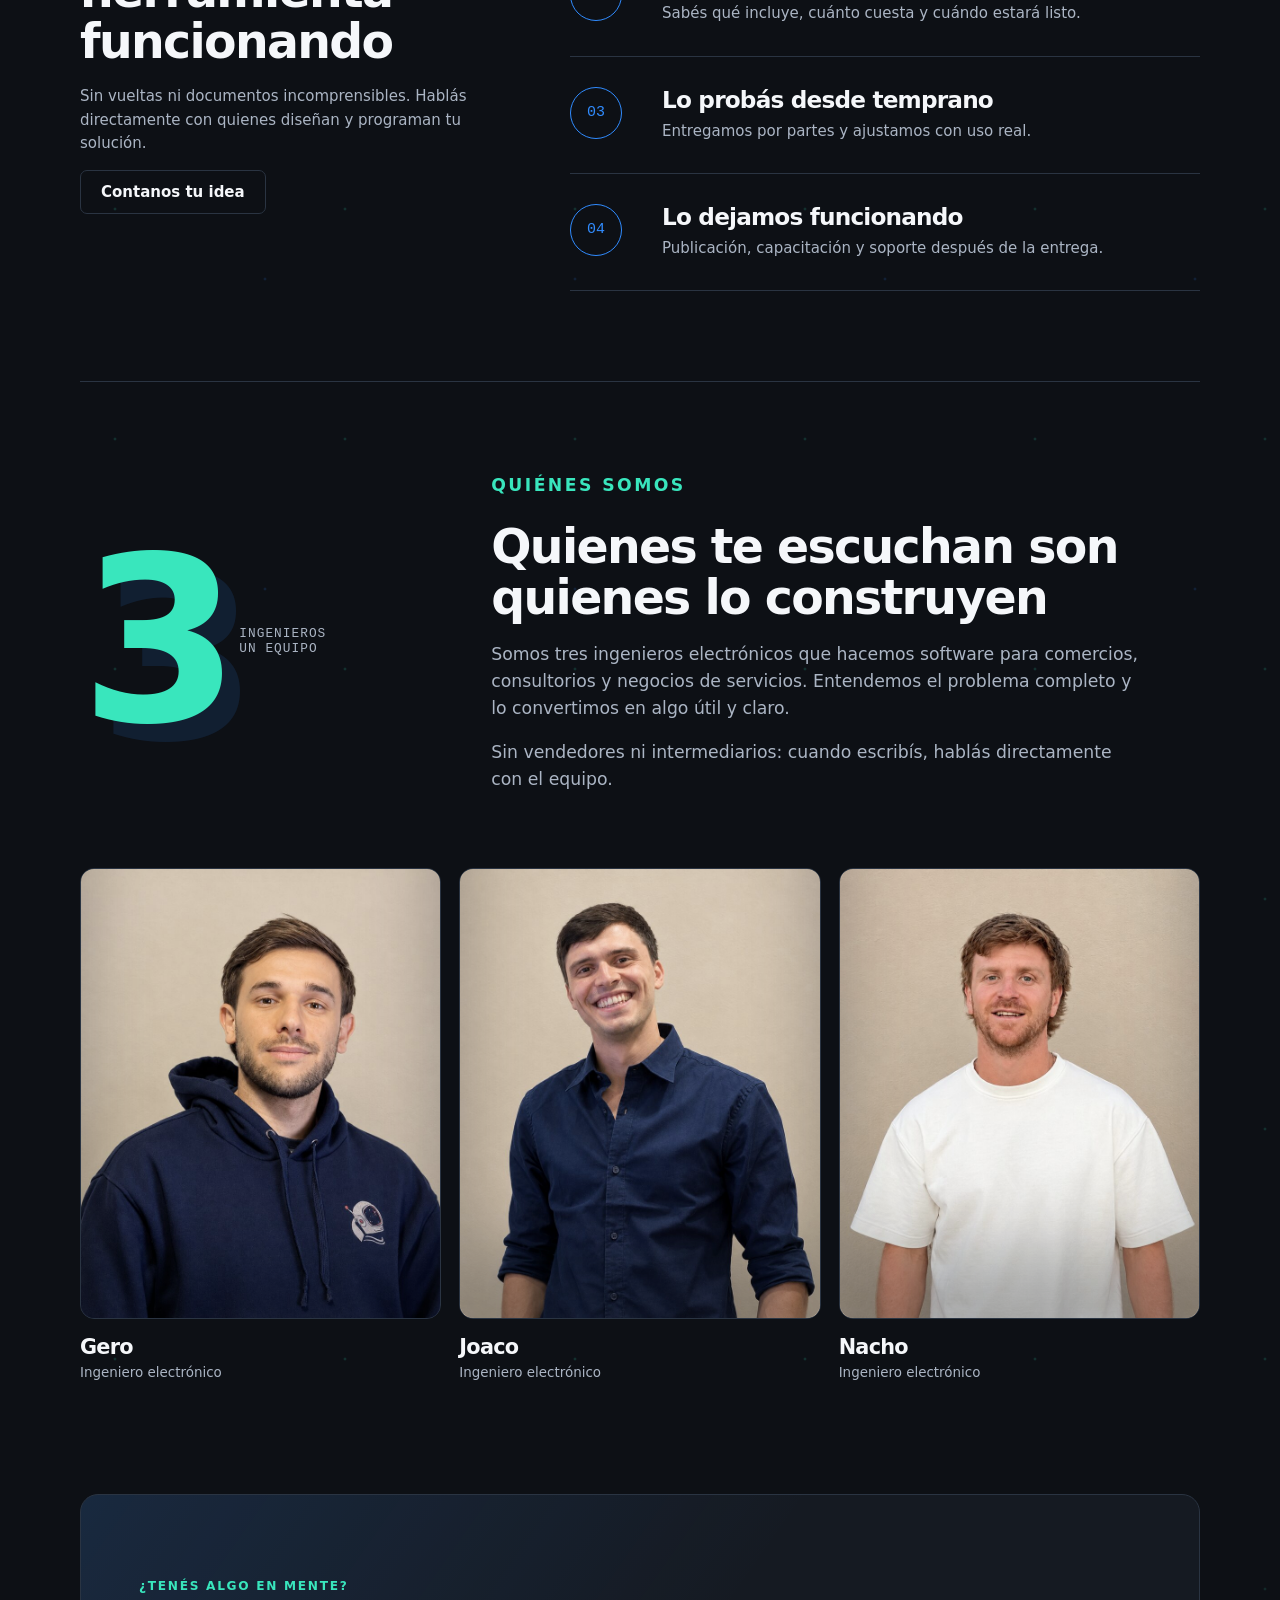
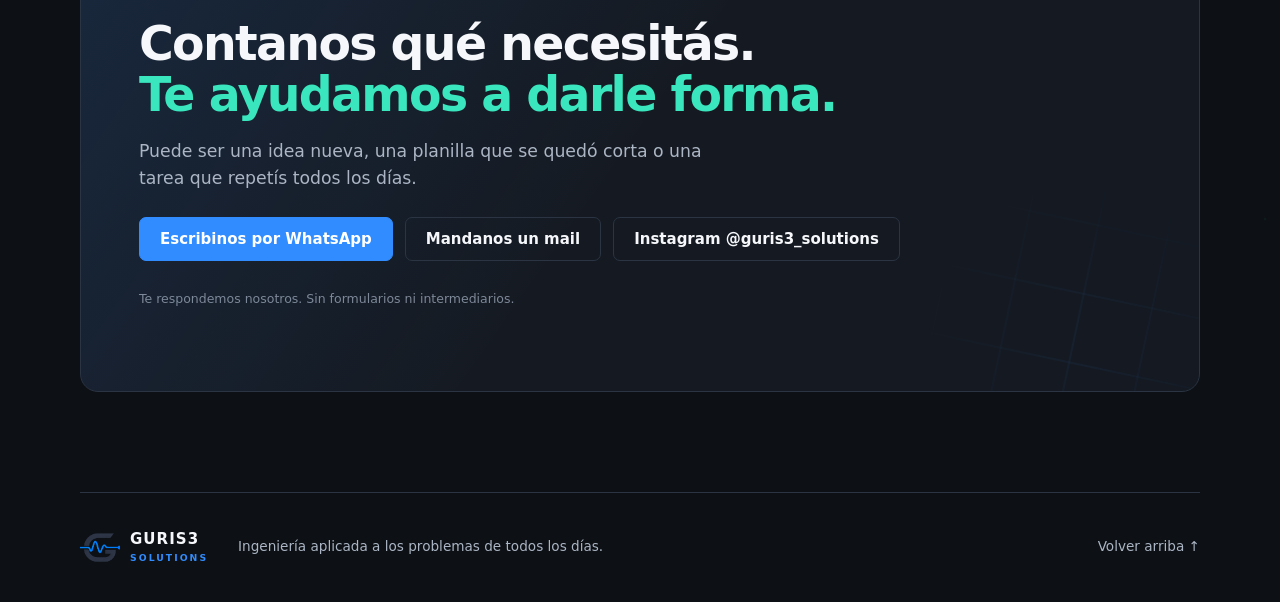
==== commit 28e55a0f: "add Morobat and Mafrach clients Co-Authored-By: Claude Opus 5.5 <noreply@anthropic.com>" ====
--- a/index.html
+++ b/index.html
@@ -34,7 +34,7 @@
       <path class="circuit-track" pathLength="1" d="M1 1H333V91H1ZM333 1H667V91H333ZM667 1H999V91H667Z"/>
       <path class="circuit-signal" pathLength="1" d="M1 1H333V91H1ZM333 1H667V91H333ZM667 1H999V91H667Z"/>
     </svg>
-    <p><strong>5</strong> clientes activos</p><p><strong>7</strong> sistemas funcionando</p><p><strong>+2 años</strong> en producción</p>
+    <p><strong>7</strong> clientes activos</p><p><strong>9</strong> sistemas funcionando</p><p><strong>+2 años</strong> en producción</p>
   </div>
 
   <section class="wrap section" id="clientes">
@@ -56,6 +56,8 @@
       <article class="client client-ai"><div class="client-logo ai-logo"><span class="ai-bubble">IA</span><img src="assets/clientes/optica-imago.png" alt="Óptica Imago"></div><span class="tag">Inteligencia artificial</span><h3>Asesor IA de Óptica Imago</h3><p>Analiza el rostro y las preferencias de cada persona para recomendar los marcos ideales.</p><a class="text-link" href="https://ia.imagocampana.store/" target="_blank" rel="noopener">Probar el asesor IA ↗</a></article>
       <article class="client client-cinnamon"><div class="client-logo"><img src="assets/clientes/cinnamon.jpg" alt="Cinnamon Chocolates"></div><span class="tag">Chocolates</span><h3>Presentación y catálogo</h3><p>Un catálogo virtual para mostrar los productos y recibir pedidos por WhatsApp.</p><a class="text-link" href="https://geroferrari.github.io/cinnamon/" target="_blank" rel="noopener">Ver página ↗</a> </article>
       <article class="client"><div class="client-logo centro-med-logo" aria-label="Centro Integral de la Visión"><span>Centro Integral<br>de la Visión</span></div><span class="tag">Oftalmología · Lobos</span><h3>Agenda de turnos online</h3><p>Los pacientes reservan su turno desde el celular, con agenda compartida y recordatorios automáticos.</p><a class="text-link" href="https://frontend-production-f692.up.railway.app/" target="_blank" rel="noopener">Ver página ↗</a></article>
+      <article class="client"><div class="client-logo logo-box"><img src="assets/clientes/morobat.png" alt="Morobat"></div><span class="tag">Baterías</span><h3>Sitio web y portal de asociados</h3><p>Sucursales, servicios y suscripciones online, con portal para asociados y panel de administración.</p><a class="text-link" href="https://morobat.com.ar/" target="_blank" rel="noopener">Ver página ↗</a></article>
+      <article class="client"><div class="client-logo logo-box logo-box-dark"><img src="assets/clientes/mafrach.png" alt="MFC Eventos Deportivos Mafrach"></div><span class="tag">Torneos de fútbol</span><h3>Torneos y resultados al día</h3><p>Posiciones, fixture y goleadores en vivo; la organización gestiona todo y el veedor carga los partidos desde la cancha.</p></article>
       <article class="client"><div class="client-logo almacenero-logo" aria-label="Almacenero"><img class="almacenero-icon" src="assets/clientes/almacenero.png" width="42" height="42" alt=""><strong>almacenero<span>.</span></strong></div><span class="tag">Gestión de comercio</span><h3>Gestión de stock y ventas</h3><p>Productos, ventas, caja e impresión de tickets en un mismo sistema.</p><a class="text-link" href="almacenero.html">Conocer Almacenero ↗</a></article>
     </div>
     <div class="carousel-controls"><button class="carousel-button carousel-prev" type="button" aria-label="Ver clientes anteriores" aria-controls="client-carousel">←</button><span>Deslizá para explorar</span><button class="carousel-button carousel-next" type="button" aria-label="Ver más clientes" aria-controls="client-carousel">→</button></div>
--- a/style.css
+++ b/style.css
@@ -82,6 +82,7 @@
 .client-cinnamon .client-logo img{width:92%;height:92%;max-width:none;max-height:none;border-radius:6px;object-fit:contain;object-position:center}
 .centro-med-logo{justify-content:center;width:100%;height:94px!important;margin:-5px -5px 20px;padding:10px;border-radius:8px;background:#fff;text-align:center}
 .centro-med-logo span{color:var(--blue);font-size:1rem;font-weight:850;line-height:1.08;letter-spacing:-.025em}
+.logo-box{justify-content:center;height:94px;margin:-5px -5px 20px;padding:10px;border-radius:8px;background:#fff}.logo-box img{max-width:92%;max-height:74px}.logo-box-dark{background:#000}
 .almacenero-logo{gap:10px;width:100%;height:94px;margin:-5px -5px 20px;padding:14px;border-radius:8px;background:#f8f8f1;font-family:Arial,Helvetica,sans-serif}
 .almacenero-icon{display:block;width:42px;height:42px;flex-shrink:0;object-fit:contain;border-radius:8px}
 .almacenero-logo strong{color:#173e32;font-size:1.24rem;font-weight:800;letter-spacing:-.06em}
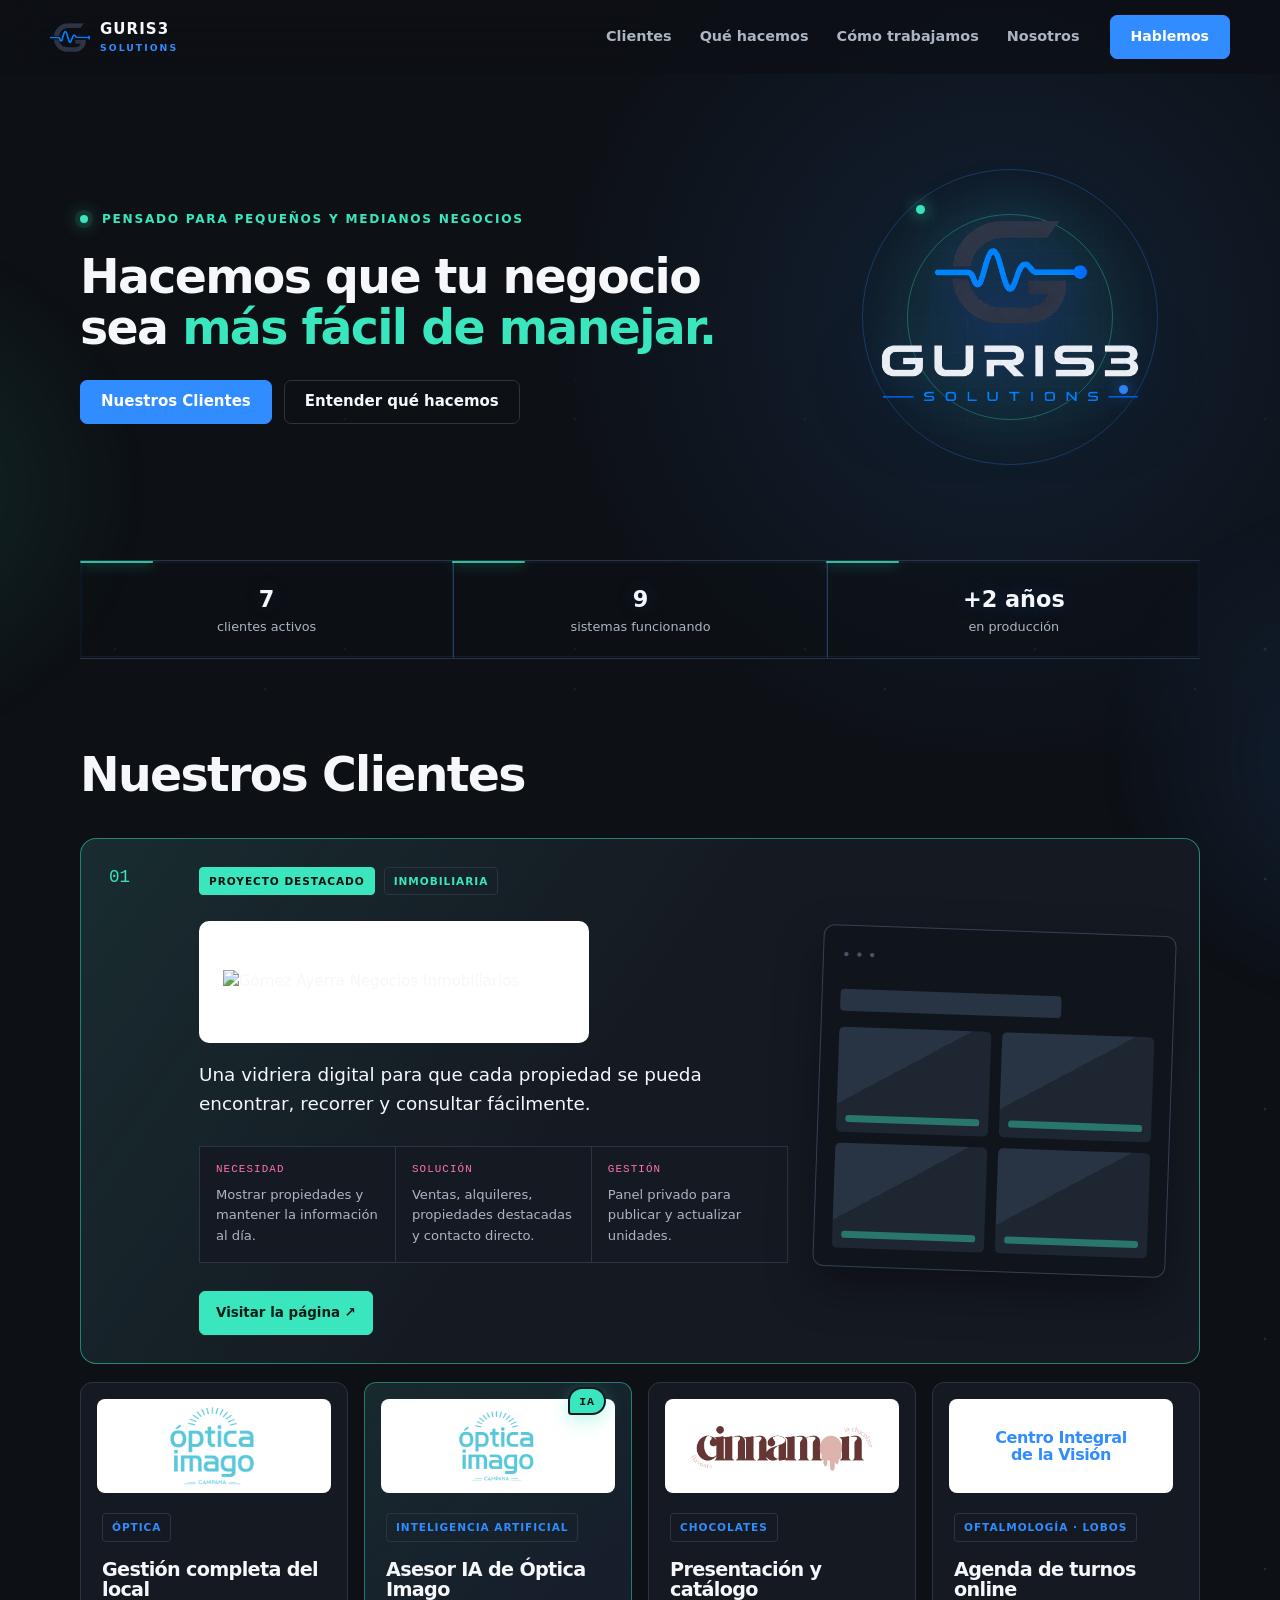
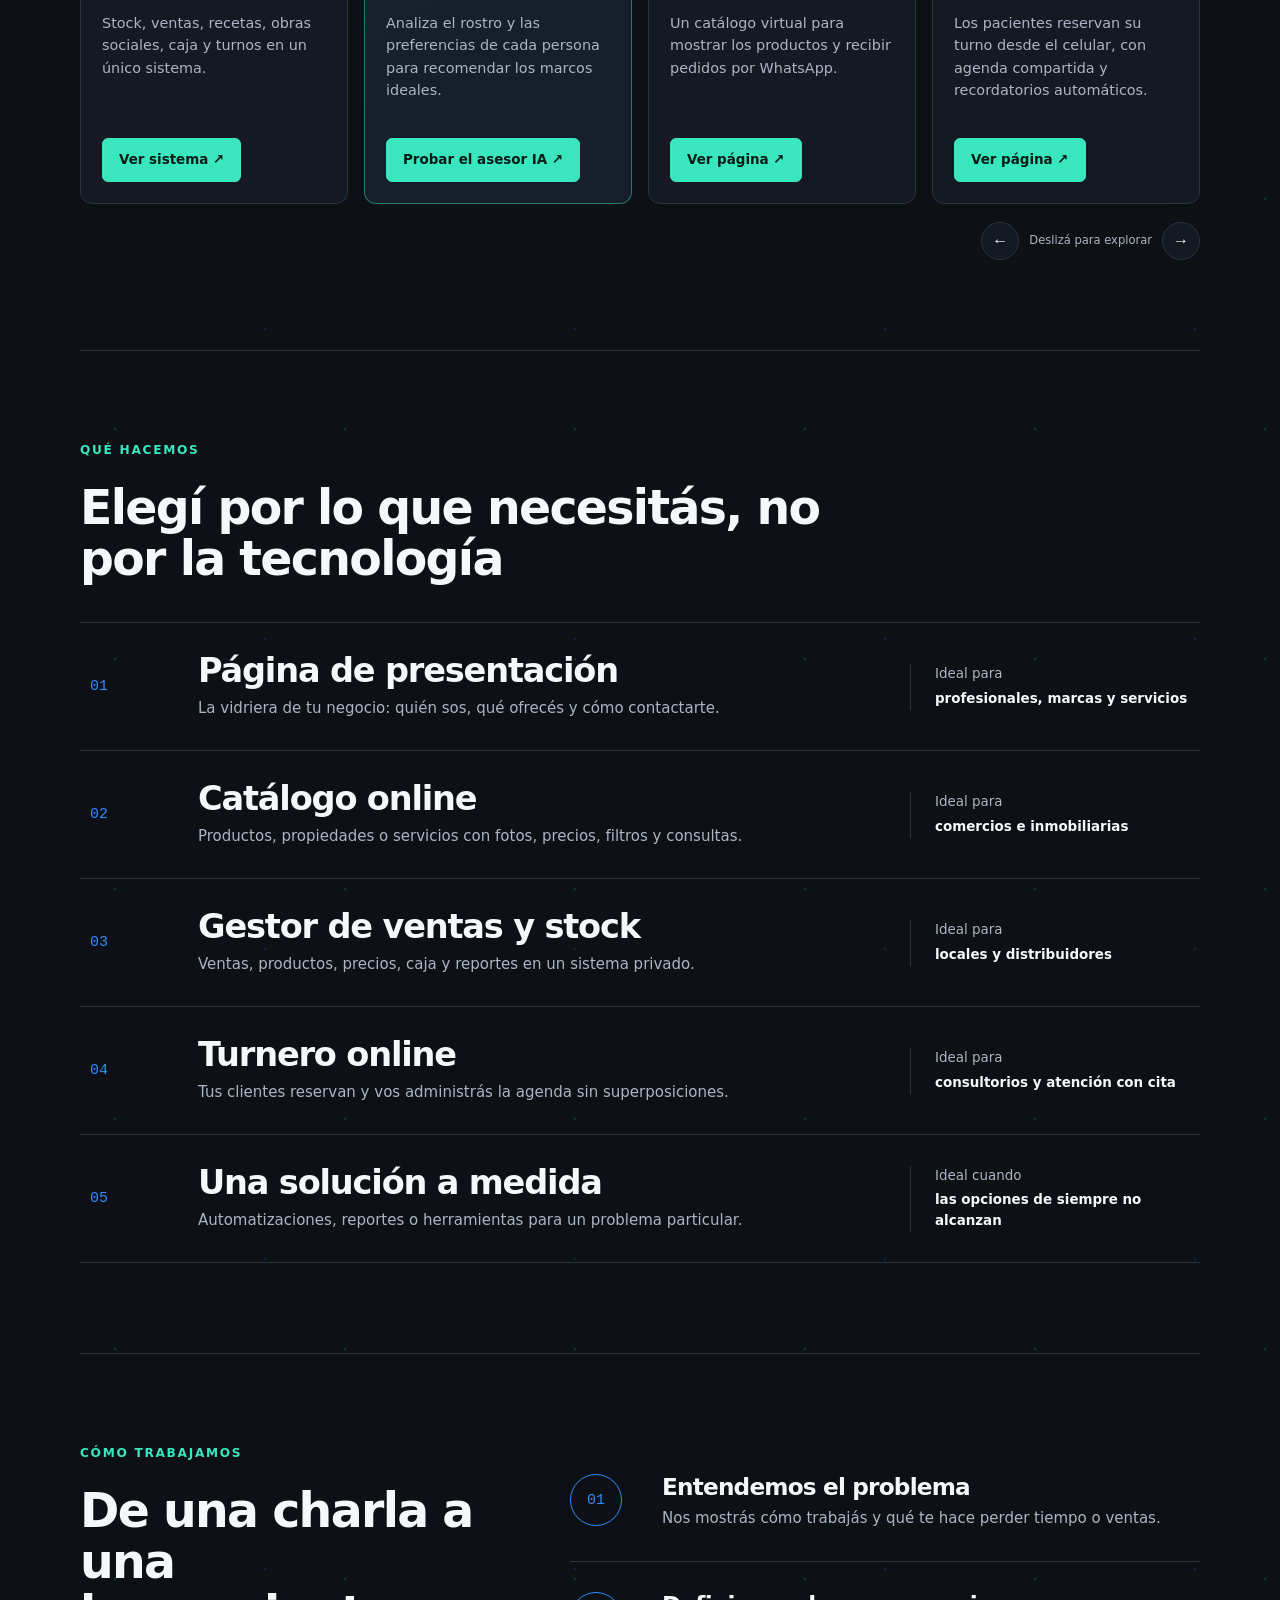
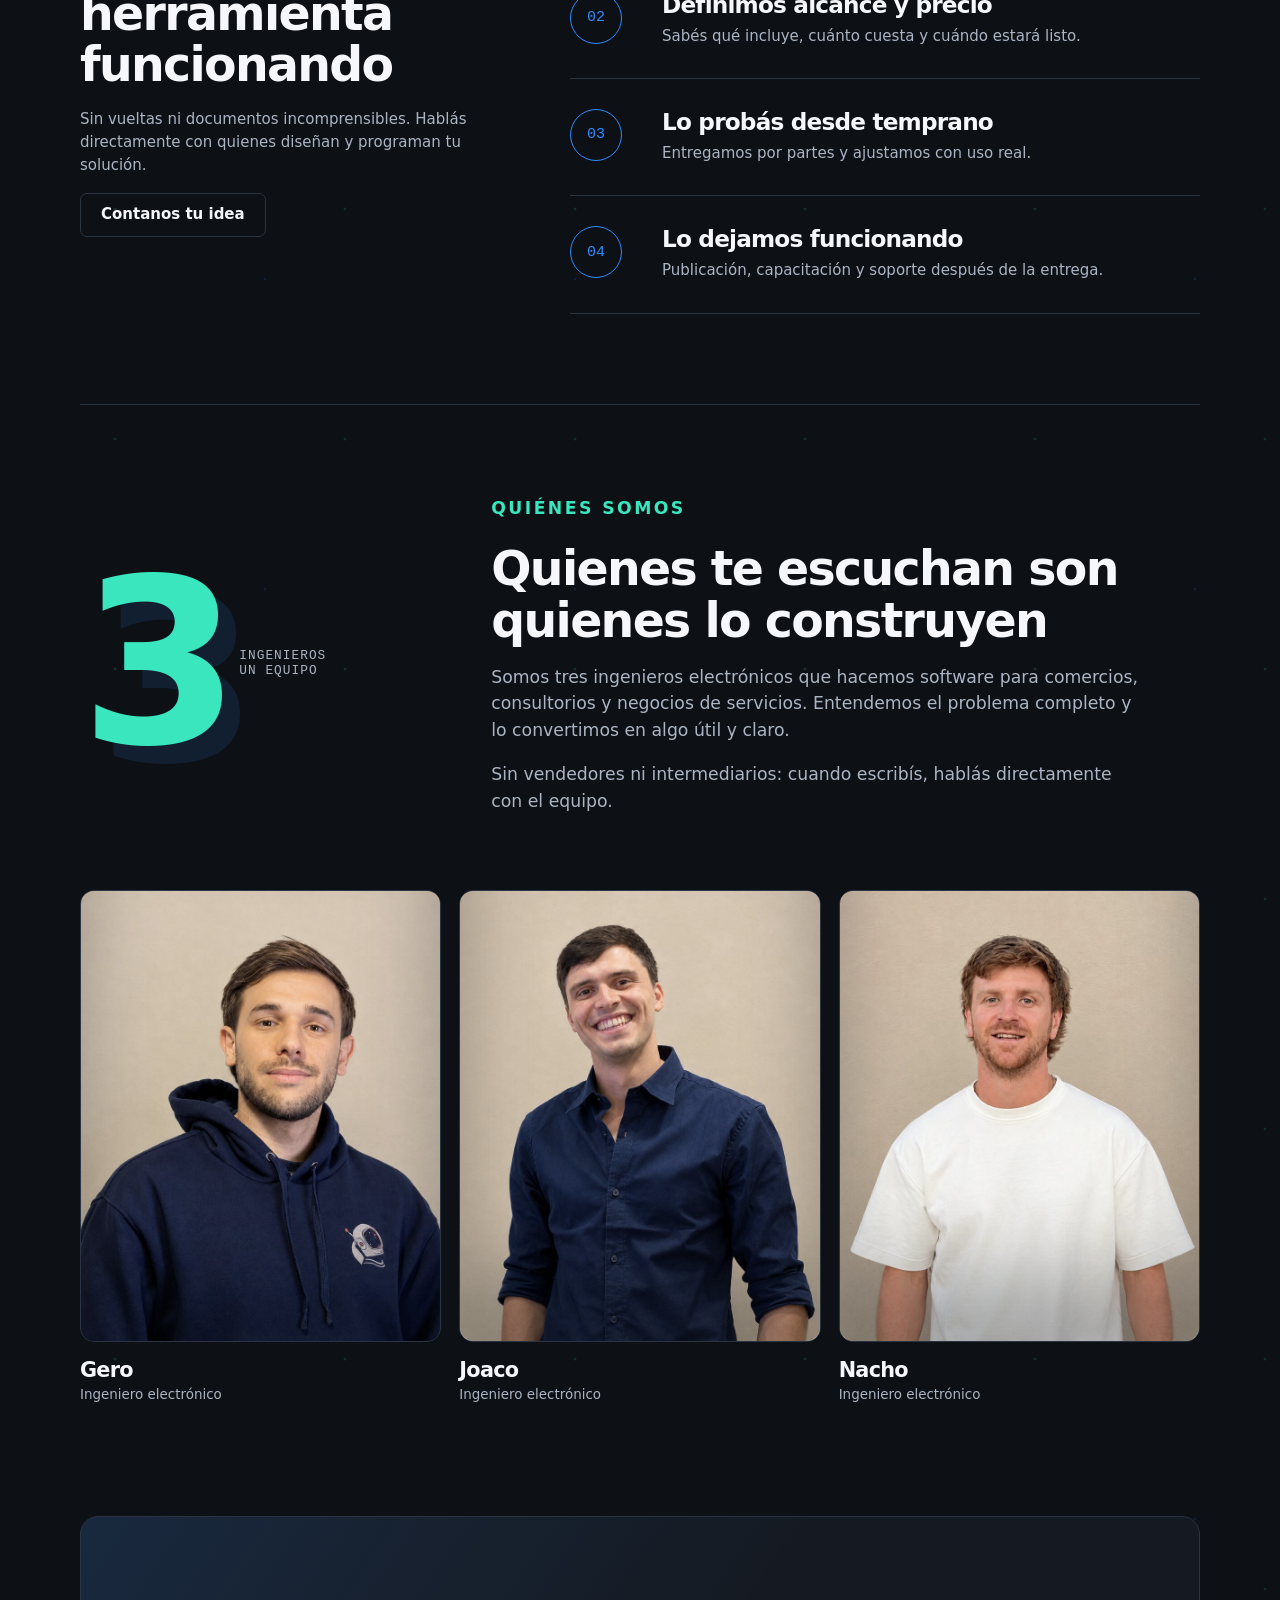
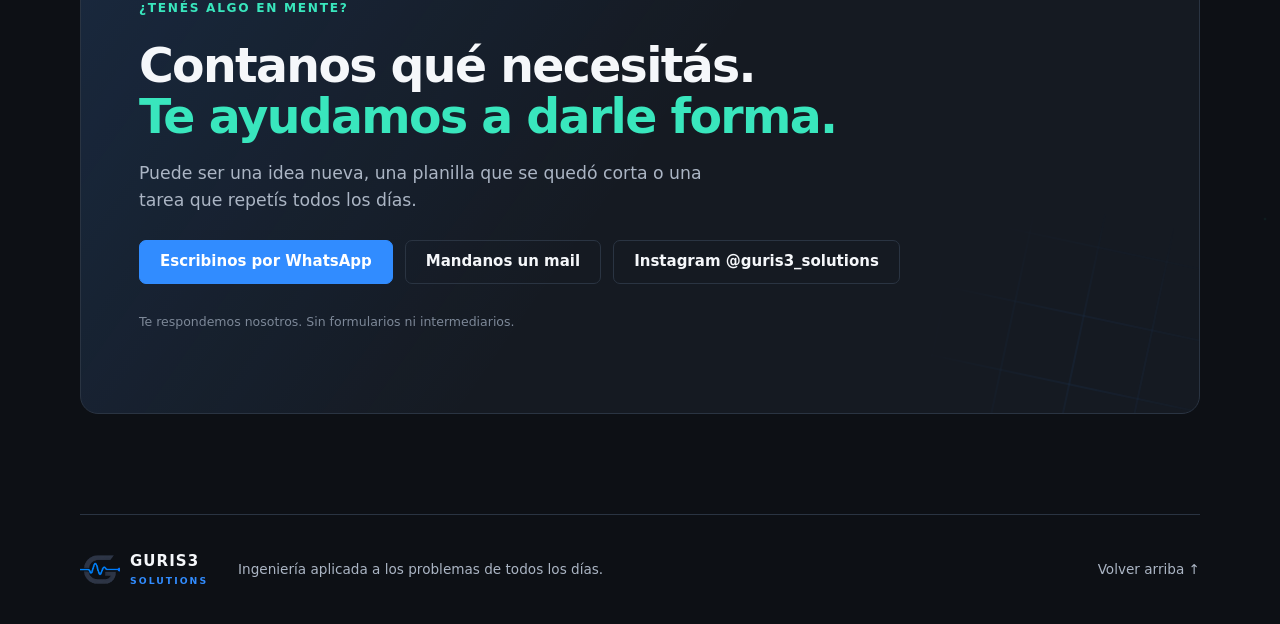
==== commit fa41aac6: "link Mafrach client card Co-Authored-By: Claude Opus 5.5 <noreply@anthropic.com>" ====
--- a/index.html
+++ b/index.html
@@ -57,7 +57,7 @@
       <article class="client client-cinnamon"><div class="client-logo"><img src="assets/clientes/cinnamon.jpg" alt="Cinnamon Chocolates"></div><span class="tag">Chocolates</span><h3>Presentación y catálogo</h3><p>Un catálogo virtual para mostrar los productos y recibir pedidos por WhatsApp.</p><a class="text-link" href="https://geroferrari.github.io/cinnamon/" target="_blank" rel="noopener">Ver página ↗</a> </article>
       <article class="client"><div class="client-logo centro-med-logo" aria-label="Centro Integral de la Visión"><span>Centro Integral<br>de la Visión</span></div><span class="tag">Oftalmología · Lobos</span><h3>Agenda de turnos online</h3><p>Los pacientes reservan su turno desde el celular, con agenda compartida y recordatorios automáticos.</p><a class="text-link" href="https://frontend-production-f692.up.railway.app/" target="_blank" rel="noopener">Ver página ↗</a></article>
       <article class="client"><div class="client-logo logo-box"><img src="assets/clientes/morobat.png" alt="Morobat"></div><span class="tag">Baterías</span><h3>Sitio web y portal de asociados</h3><p>Sucursales, servicios y suscripciones online, con portal para asociados y panel de administración.</p><a class="text-link" href="https://morobat.com.ar/" target="_blank" rel="noopener">Ver página ↗</a></article>
-      <article class="client"><div class="client-logo logo-box logo-box-dark"><img src="assets/clientes/mafrach.png" alt="MFC Eventos Deportivos Mafrach"></div><span class="tag">Torneos de fútbol</span><h3>Torneos y resultados al día</h3><p>Posiciones, fixture y goleadores en vivo; la organización gestiona todo y el veedor carga los partidos desde la cancha.</p></article>
+      <article class="client"><div class="client-logo logo-box logo-box-dark"><img src="assets/clientes/mafrach.png" alt="MFC Eventos Deportivos Mafrach"></div><span class="tag">Torneos de fútbol</span><h3>Torneos y resultados al día</h3><p>Posiciones, fixture y goleadores en vivo; la organización gestiona todo y el veedor carga los partidos desde la cancha.</p><a class="text-link" href="https://mafrach.com.ar/" target="_blank" rel="noopener">Ver página ↗</a></article>
       <article class="client"><div class="client-logo almacenero-logo" aria-label="Almacenero"><img class="almacenero-icon" src="assets/clientes/almacenero.png" width="42" height="42" alt=""><strong>almacenero<span>.</span></strong></div><span class="tag">Gestión de comercio</span><h3>Gestión de stock y ventas</h3><p>Productos, ventas, caja e impresión de tickets en un mismo sistema.</p><a class="text-link" href="almacenero.html">Conocer Almacenero ↗</a></article>
     </div>
     <div class="carousel-controls"><button class="carousel-button carousel-prev" type="button" aria-label="Ver clientes anteriores" aria-controls="client-carousel">←</button><span>Deslizá para explorar</span><button class="carousel-button carousel-next" type="button" aria-label="Ver más clientes" aria-controls="client-carousel">→</button></div>
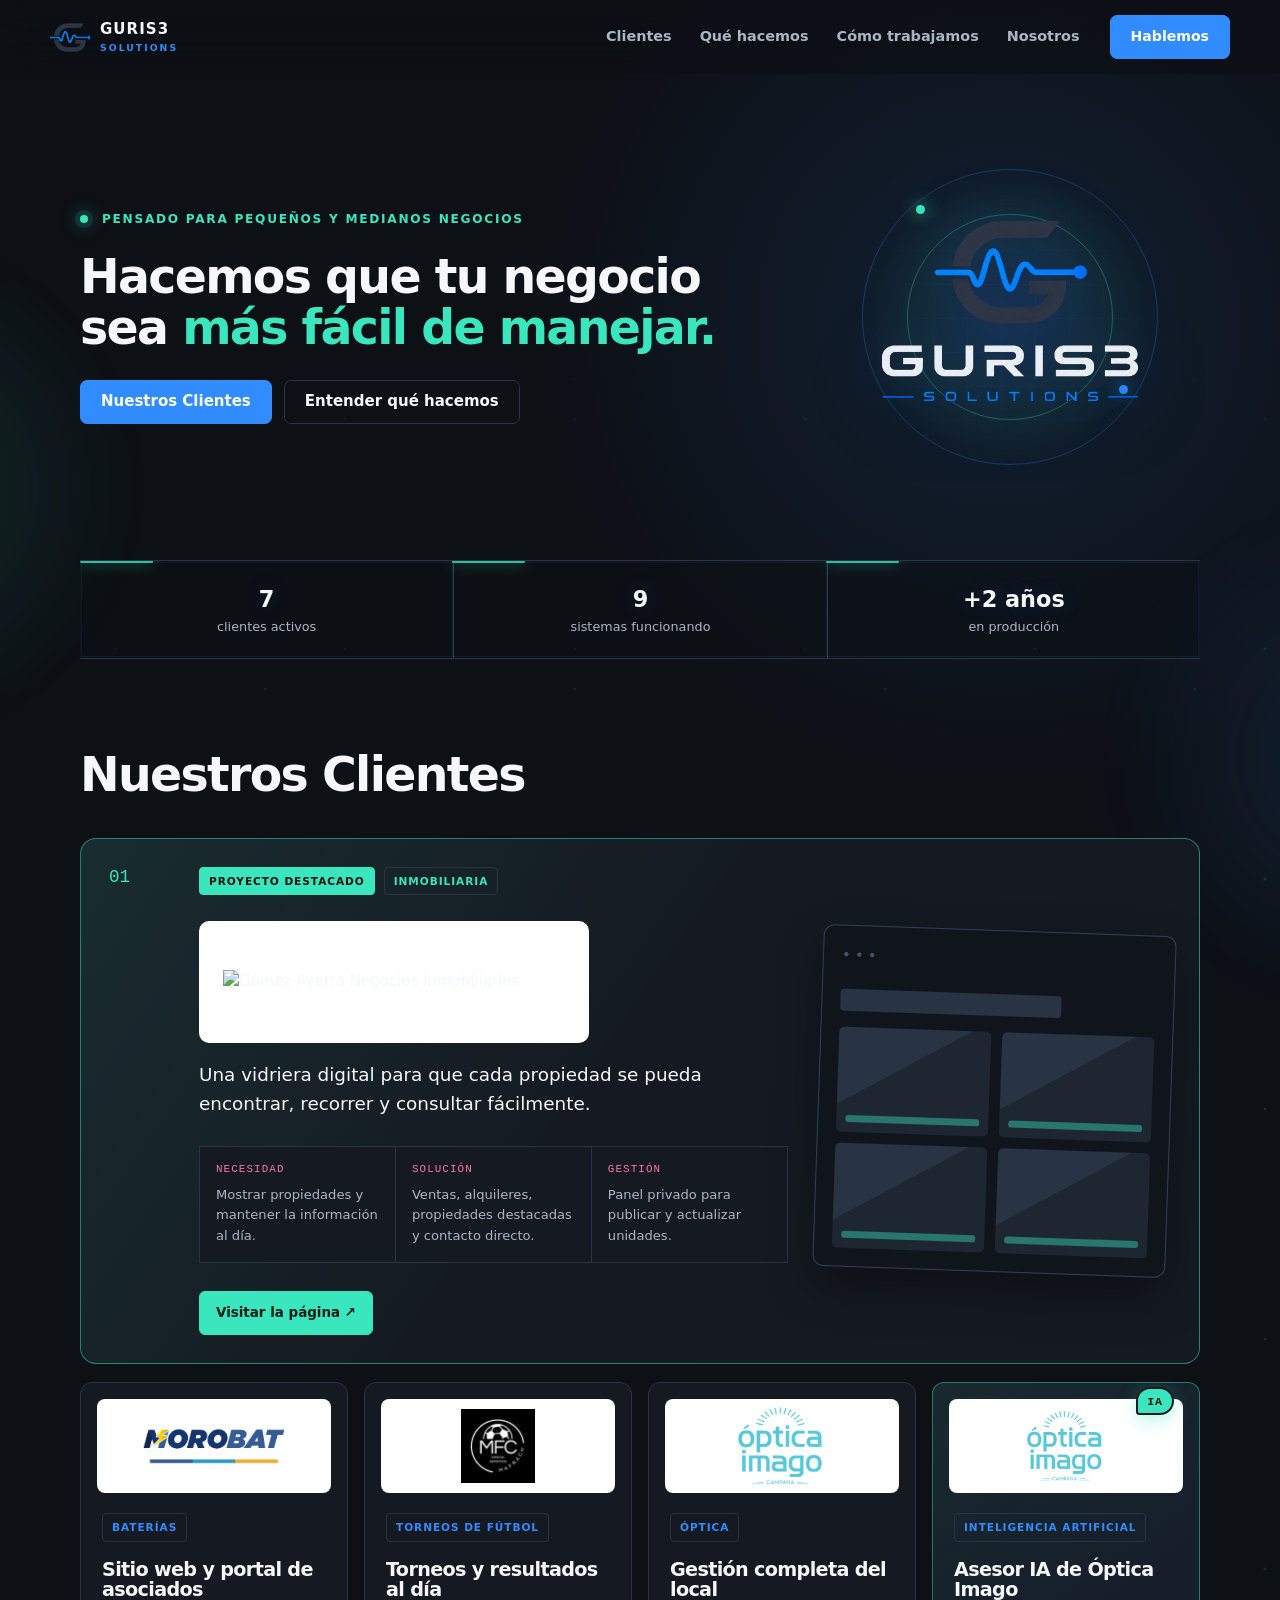
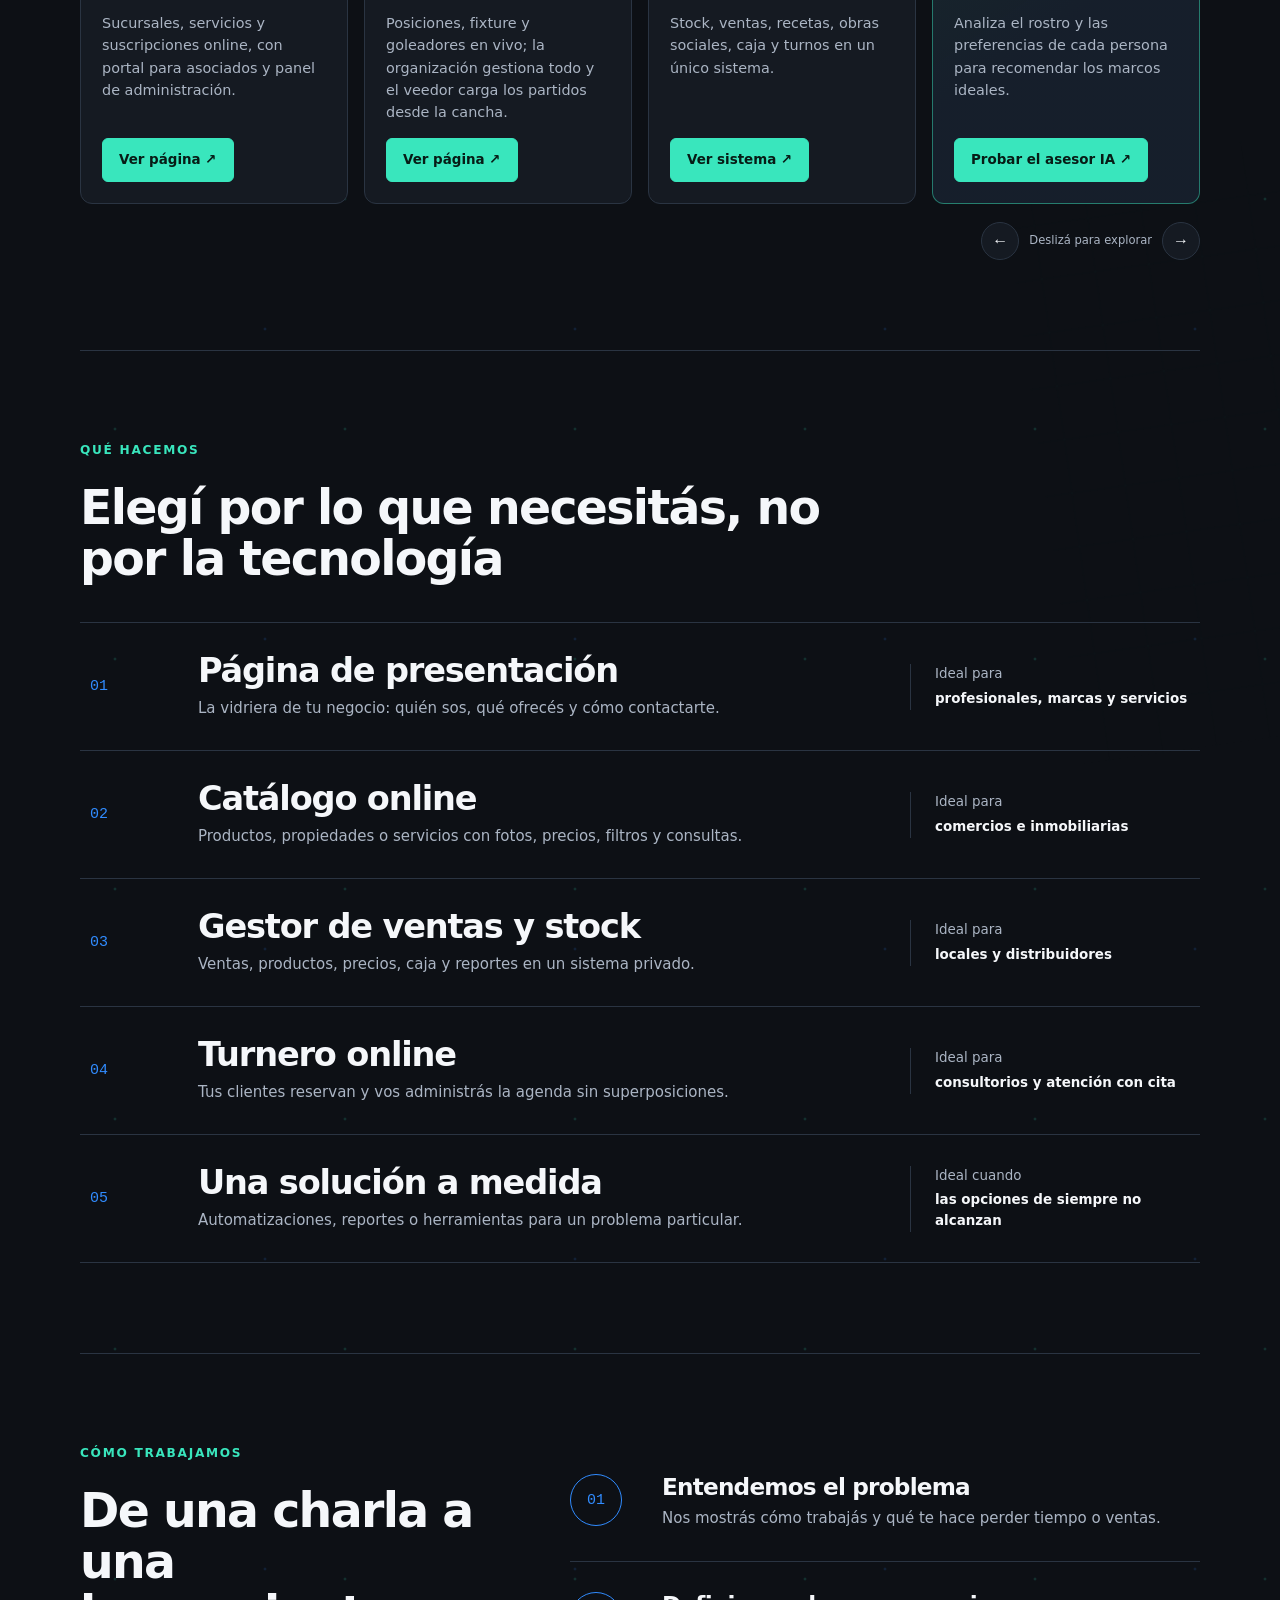
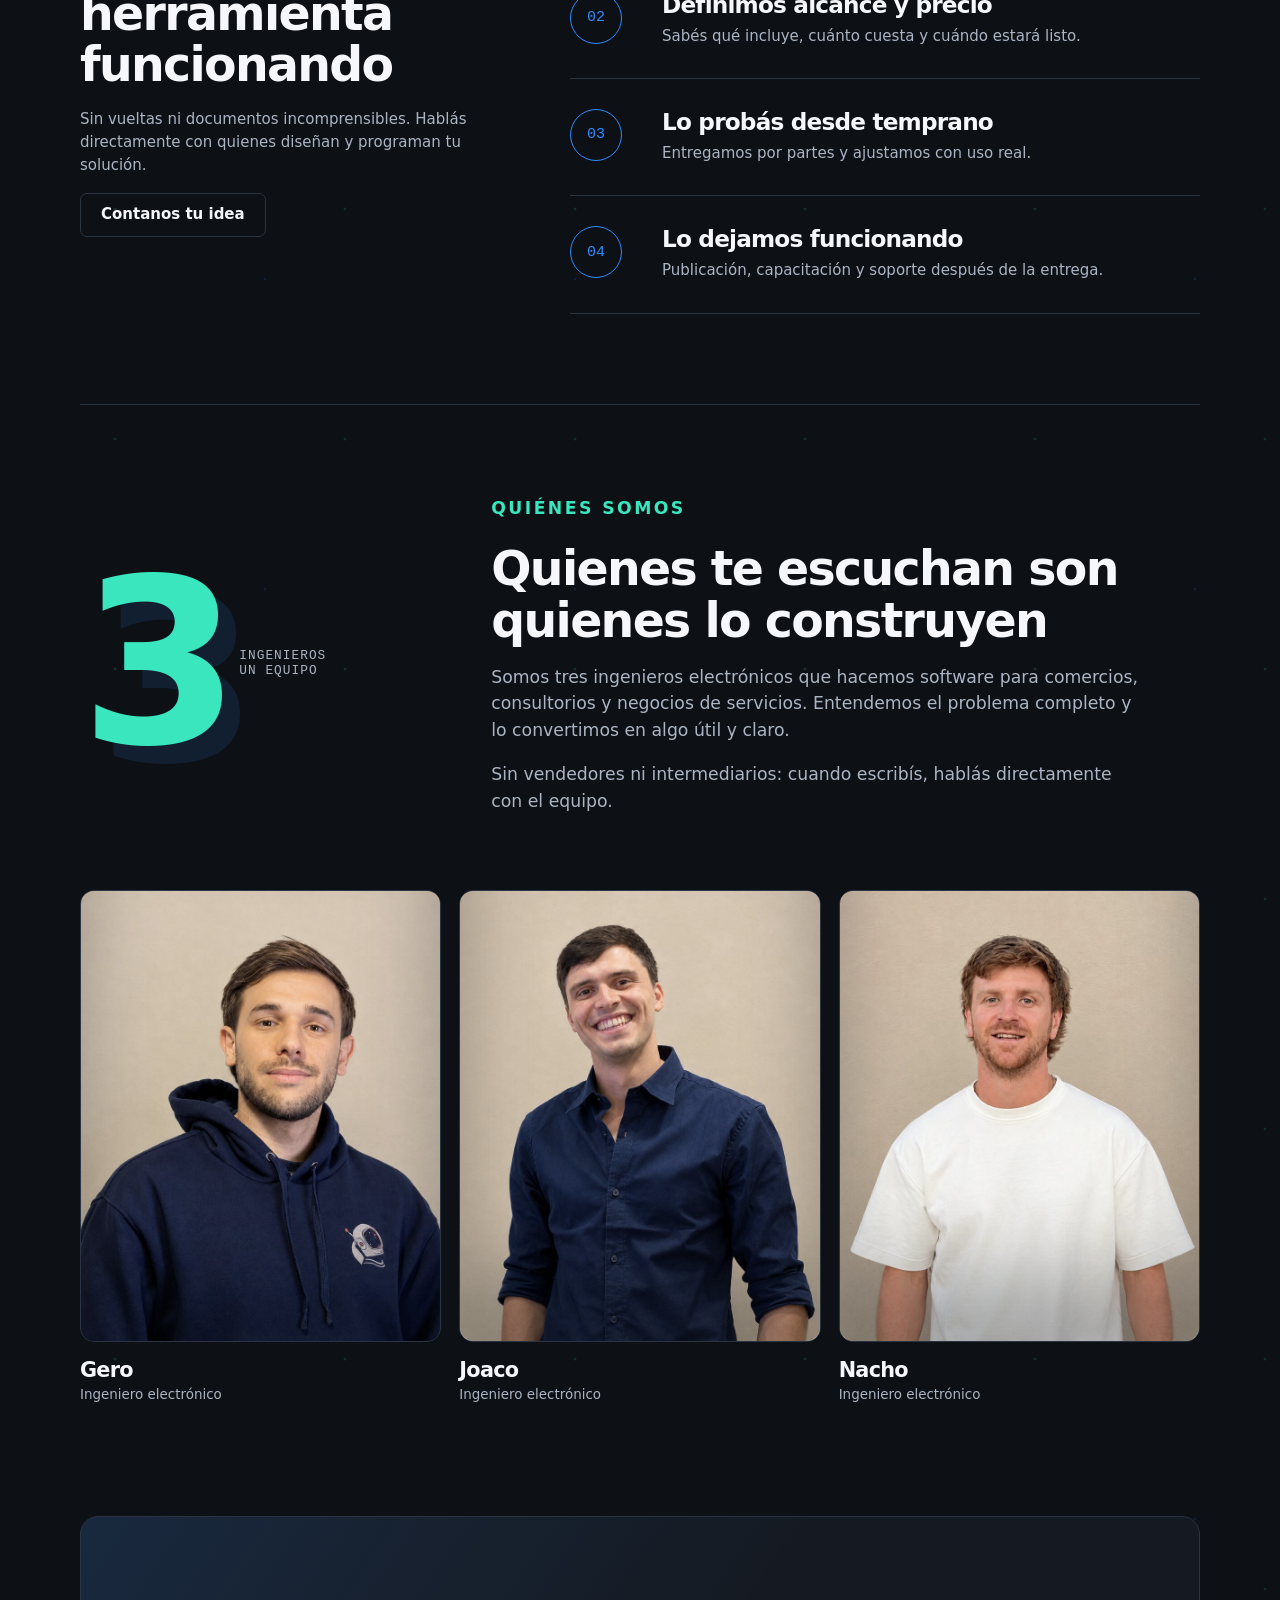
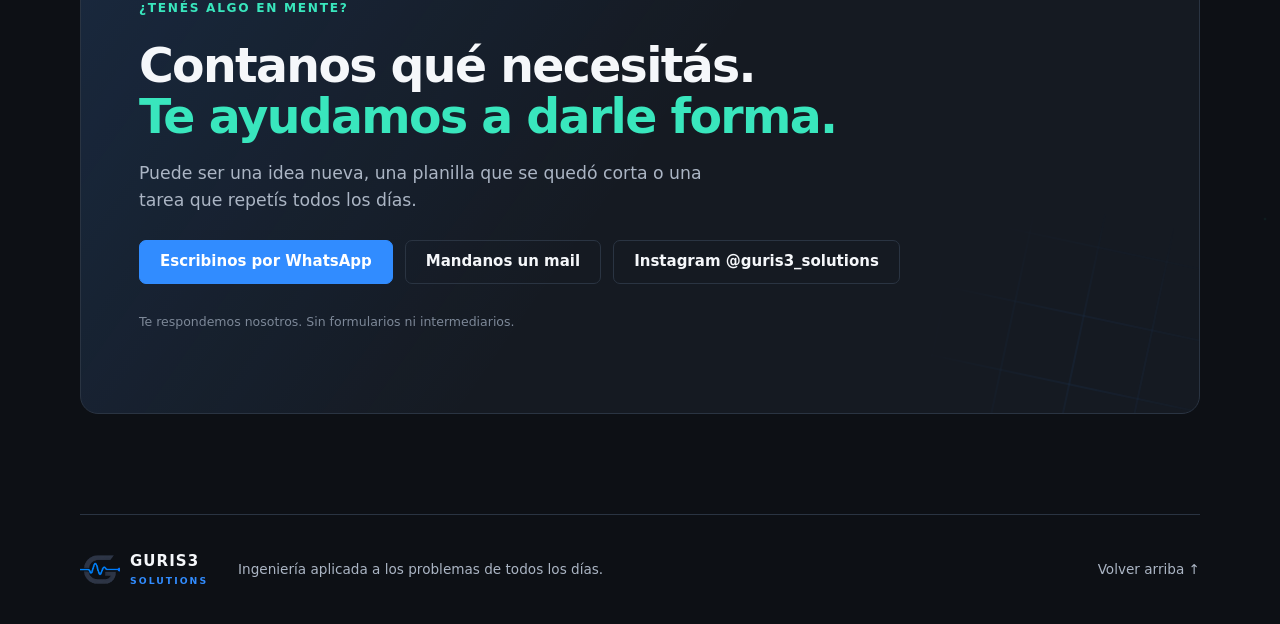
==== commit 17931865: "move Morobat and Mafrach first in clients carousel Co-Authored-By: Claude Opus 5.5 <noreply@anthropi" ====
--- a/index.html
+++ b/index.html
@@ -4,7 +4,7 @@
   <meta charset="utf-8"><meta name="viewport" content="width=device-width,initial-scale=1">
   <title>GURIS3 Solutions — Herramientas digitales para tu negocio</title>
   <meta name="description" content="Creamos páginas de presentación, catálogos online, gestores de ventas y stock, turneros y herramientas digitales para negocios.">
-  <link rel="icon" href="assets/logo-transparente.png"><link rel="stylesheet" href="style.css">
+  <link rel="icon" href="assets/logo-transparente.png"><link rel="stylesheet" href="style.css?v=3">
 </head>
 <body>
 <header class="topbar">
@@ -52,12 +52,12 @@
     </article>
     <div class="client-carousel">
     <div class="client-grid" id="client-carousel">
-      <article class="client"><div class="client-logo"><img src="assets/clientes/optica-imago.png" alt="Óptica Imago"></div><span class="tag">Óptica</span><h3>Gestión completa del local</h3><p>Stock, ventas, recetas, obras sociales, caja y turnos en un único sistema.</p><a class="text-link" href="https://buholens.site/" target="_blank" rel="noopener">Ver sistema ↗</a></article>
+      <article class="client"><div class="client-logo logo-box"><img src="assets/clientes/morobat.png" alt="Morobat"></div><span class="tag">Baterías</span><h3>Sitio web y portal de asociados</h3><p>Sucursales, servicios y suscripciones online, con portal para asociados y panel de administración.</p><a class="text-link" href="https://morobat.com.ar/" target="_blank" rel="noopener">Ver página ↗</a></article>
+      <article class="client"><div class="client-logo logo-box"><img src="assets/clientes/mafrach.png" alt="MFC Eventos Deportivos Mafrach"></div><span class="tag">Torneos de fútbol</span><h3>Torneos y resultados al día</h3><p>Posiciones, fixture y goleadores en vivo; la organización gestiona todo y el veedor carga los partidos desde la cancha.</p><a class="text-link" href="https://mafrach.com.ar/" target="_blank" rel="noopener">Ver página ↗</a></article>
+      <article class="client client-imago"><div class="client-logo"><img src="assets/clientes/optica-imago.png" alt="Óptica Imago"></div><span class="tag">Óptica</span><h3>Gestión completa del local</h3><p>Stock, ventas, recetas, obras sociales, caja y turnos en un único sistema.</p><a class="text-link" href="https://buholens.site/" target="_blank" rel="noopener">Ver sistema ↗</a></article>
       <article class="client client-ai"><div class="client-logo ai-logo"><span class="ai-bubble">IA</span><img src="assets/clientes/optica-imago.png" alt="Óptica Imago"></div><span class="tag">Inteligencia artificial</span><h3>Asesor IA de Óptica Imago</h3><p>Analiza el rostro y las preferencias de cada persona para recomendar los marcos ideales.</p><a class="text-link" href="https://ia.imagocampana.store/" target="_blank" rel="noopener">Probar el asesor IA ↗</a></article>
       <article class="client client-cinnamon"><div class="client-logo"><img src="assets/clientes/cinnamon.jpg" alt="Cinnamon Chocolates"></div><span class="tag">Chocolates</span><h3>Presentación y catálogo</h3><p>Un catálogo virtual para mostrar los productos y recibir pedidos por WhatsApp.</p><a class="text-link" href="https://geroferrari.github.io/cinnamon/" target="_blank" rel="noopener">Ver página ↗</a> </article>
       <article class="client"><div class="client-logo centro-med-logo" aria-label="Centro Integral de la Visión"><span>Centro Integral<br>de la Visión</span></div><span class="tag">Oftalmología · Lobos</span><h3>Agenda de turnos online</h3><p>Los pacientes reservan su turno desde el celular, con agenda compartida y recordatorios automáticos.</p><a class="text-link" href="https://frontend-production-f692.up.railway.app/" target="_blank" rel="noopener">Ver página ↗</a></article>
-      <article class="client"><div class="client-logo logo-box"><img src="assets/clientes/morobat.png" alt="Morobat"></div><span class="tag">Baterías</span><h3>Sitio web y portal de asociados</h3><p>Sucursales, servicios y suscripciones online, con portal para asociados y panel de administración.</p><a class="text-link" href="https://morobat.com.ar/" target="_blank" rel="noopener">Ver página ↗</a></article>
-      <article class="client"><div class="client-logo logo-box logo-box-dark"><img src="assets/clientes/mafrach.png" alt="MFC Eventos Deportivos Mafrach"></div><span class="tag">Torneos de fútbol</span><h3>Torneos y resultados al día</h3><p>Posiciones, fixture y goleadores en vivo; la organización gestiona todo y el veedor carga los partidos desde la cancha.</p><a class="text-link" href="https://mafrach.com.ar/" target="_blank" rel="noopener">Ver página ↗</a></article>
       <article class="client"><div class="client-logo almacenero-logo" aria-label="Almacenero"><img class="almacenero-icon" src="assets/clientes/almacenero.png" width="42" height="42" alt=""><strong>almacenero<span>.</span></strong></div><span class="tag">Gestión de comercio</span><h3>Gestión de stock y ventas</h3><p>Productos, ventas, caja e impresión de tickets en un mismo sistema.</p><a class="text-link" href="almacenero.html">Conocer Almacenero ↗</a></article>
     </div>
     <div class="carousel-controls"><button class="carousel-button carousel-prev" type="button" aria-label="Ver clientes anteriores" aria-controls="client-carousel">←</button><span>Deslizá para explorar</span><button class="carousel-button carousel-next" type="button" aria-label="Ver más clientes" aria-controls="client-carousel">→</button></div>
--- a/style.css
+++ b/style.css
@@ -5,7 +5,7 @@
 .hero-logo{position:relative;display:grid;place-items:center;align-self:center;min-height:390px}.hero-logo:before{content:"";position:absolute;width:82%;aspect-ratio:1;border-radius:50%;background:radial-gradient(circle,rgba(49,140,255,.18),rgba(57,230,189,.07) 42%,transparent 70%);filter:blur(8px)}.hero-logo img{position:relative;z-index:2;width:min(100%,360px);filter:drop-shadow(0 18px 38px rgba(0,0,0,.45)) drop-shadow(0 0 24px rgba(49,140,255,.22));animation:logo-float 6s ease-in-out infinite}.logo-orbit{position:absolute;width:78%;aspect-ratio:1;border:1px solid rgba(49,140,255,.28);border-radius:50%}.logo-orbit:before,.logo-orbit:after{content:"";position:absolute;width:9px;height:9px;border-radius:50%;background:var(--mint);box-shadow:0 0 16px var(--mint)}.logo-orbit:before{top:12%;left:18%}.logo-orbit:after{right:10%;bottom:24%;background:var(--blue);box-shadow:0 0 16px var(--blue)}@keyframes logo-float{50%{transform:translateY(-9px)}}
 .logo-grid{position:absolute;inset:3%;opacity:.22;background-image:linear-gradient(rgba(49,140,255,.24) 1px,transparent 1px),linear-gradient(90deg,rgba(49,140,255,.24) 1px,transparent 1px);background-size:34px 34px;mask-image:radial-gradient(circle,#000 18%,transparent 68%);animation:grid-drift 14s linear infinite}.logo-pulse{position:absolute;width:54%;aspect-ratio:1;border:1px solid rgba(57,230,189,.34);border-radius:50%;animation:signal-pulse 3.8s ease-out infinite}.logo-orbit{animation:orbit-turn 22s linear infinite}@keyframes grid-drift{to{background-position:34px 34px}}@keyframes orbit-turn{to{transform:rotate(360deg)}}@keyframes signal-pulse{0%{transform:scale(.7);opacity:0}25%{opacity:.65}80%,100%{transform:scale(1.55);opacity:0}}
 .client-logo img[alt="Óptica Imago"]{max-width:165px;max-height:74px}
-.gomez-logo{display:flex;align-items:center;width:min(100%,390px);min-height:122px;margin-bottom:18px;padding:16px 24px;border-radius:10px;background:#fff}.gomez-logo img{width:100%;max-height:100px;object-fit:contain}.client:first-child .client-logo{justify-content:center;height:94px;margin:-5px -5px 20px;padding:8px;border-radius:8px;background:#fff}.client:first-child .client-logo img{max-width:180px;max-height:82px}.sr-only{position:absolute;width:1px;height:1px;padding:0;margin:-1px;overflow:hidden;clip:rect(0,0,0,0);white-space:nowrap;border:0}
+.gomez-logo{display:flex;align-items:center;width:min(100%,390px);min-height:122px;margin-bottom:18px;padding:16px 24px;border-radius:10px;background:#fff}.gomez-logo img{width:100%;max-height:100px;object-fit:contain}.client-imago .client-logo{justify-content:center;height:94px;margin:-5px -5px 20px;padding:8px;border-radius:8px;background:#fff}.client-imago .client-logo img{max-width:180px;max-height:82px}.sr-only{position:absolute;width:1px;height:1px;padding:0;margin:-1px;overflow:hidden;clip:rect(0,0,0,0);white-space:nowrap;border:0}
 .metrics{display:grid;grid-template-columns:repeat(4,1fr);border-block:1px solid var(--line)}.metrics p{margin:0;padding:27px 18px;text-align:center;font-size:.86rem}.metrics p+p{border-left:1px solid var(--line)}.metrics strong{display:block;color:var(--ink);font-size:1.65rem}.section-head{display:grid;grid-template-columns:1.4fr .6fr;align-items:end;gap:60px;margin-bottom:48px}.section-head h2{max-width:790px;margin-bottom:0}.section-head>p{max-width:390px;margin-bottom:5px}
 .featured{position:relative;display:grid;grid-template-columns:60px 1.25fr .75fr;gap:30px;margin-bottom:18px;padding:34px;overflow:hidden;border:1px solid rgba(57,230,189,.5);border-radius:16px;background:linear-gradient(125deg,rgba(57,230,189,.09),transparent 46%),var(--surface)}.index{color:var(--mint);font:1.1rem ui-monospace,monospace}.labels{display:flex;gap:9px;margin-bottom:26px}.labels span,.tag{display:inline-block;width:max-content;padding:5px 9px;border:1px solid var(--line);border-radius:4px;color:var(--mint);font-size:.66rem;font-weight:800;letter-spacing:.09em;text-transform:uppercase}.labels span:first-child{border-color:var(--mint);background:var(--mint);color:#07120f}.featured h3{margin-bottom:12px;font-size:clamp(2.1rem,4vw,3.4rem)}.case-lead{max-width:610px;color:var(--ink);font-size:1.15rem}.journey{display:grid;grid-template-columns:repeat(3,1fr);gap:1px;margin:28px 0;background:var(--line);border:1px solid var(--line)}.journey div{padding:16px;background:var(--surface)}.journey p{margin:0;font-size:.82rem}.text-link{color:var(--mint);font-weight:750;text-decoration:none}.mockup{align-self:center;min-height:330px;padding:18px;border:1px solid #344153;border-radius:11px;background:#10151c;transform:rotate(2deg);box-shadow:0 20px 45px rgba(0,0,0,.38)}.dots{margin-bottom:22px;color:#465368;letter-spacing:4px}.mockup>i{display:block;width:70%;height:22px;margin-bottom:16px;border-radius:4px;background:#283444}.mockup>div:last-child{display:grid;grid-template-columns:1fr 1fr;gap:11px}.mockup span{position:relative;height:105px;border-radius:5px;background:linear-gradient(150deg,#283444 40%,#1d2631 40%)}.mockup span:after{content:"";position:absolute;right:9px;bottom:10px;left:9px;height:7px;border-radius:3px;background:rgba(57,230,189,.42)}
 .client-grid{display:grid;grid-template-columns:repeat(4,1fr);gap:16px}.client{min-height:330px;padding:25px;border:1px solid var(--line);border-radius:12px;background:var(--surface);transition:transform .2s,border-color .2s}.client:hover{transform:translateY(-5px);border-color:var(--blue)}.client-logo,.monogram{display:flex;align-items:center;height:74px;margin-bottom:24px}.client-logo img{max-width:145px;max-height:65px;object-fit:contain}.monogram{color:var(--blue);font:300 3rem ui-monospace,monospace}.client .tag{margin-bottom:18px;color:var(--blue)}.client h3{margin-bottom:11px}.client p{font-size:.9rem}
@@ -82,7 +82,7 @@
 .client-cinnamon .client-logo img{width:92%;height:92%;max-width:none;max-height:none;border-radius:6px;object-fit:contain;object-position:center}
 .centro-med-logo{justify-content:center;width:100%;height:94px!important;margin:-5px -5px 20px;padding:10px;border-radius:8px;background:#fff;text-align:center}
 .centro-med-logo span{color:var(--blue);font-size:1rem;font-weight:850;line-height:1.08;letter-spacing:-.025em}
-.logo-box{justify-content:center;height:94px;margin:-5px -5px 20px;padding:10px;border-radius:8px;background:#fff}.logo-box img{max-width:92%;max-height:74px}.logo-box-dark{background:#000}
+.logo-box{justify-content:center;height:94px;margin:-5px -5px 20px;padding:10px;border-radius:8px;background:#fff}.logo-box img{max-width:92%;max-height:74px}
 .almacenero-logo{gap:10px;width:100%;height:94px;margin:-5px -5px 20px;padding:14px;border-radius:8px;background:#f8f8f1;font-family:Arial,Helvetica,sans-serif}
 .almacenero-icon{display:block;width:42px;height:42px;flex-shrink:0;object-fit:contain;border-radius:8px}
 .almacenero-logo strong{color:#173e32;font-size:1.24rem;font-weight:800;letter-spacing:-.06em}
